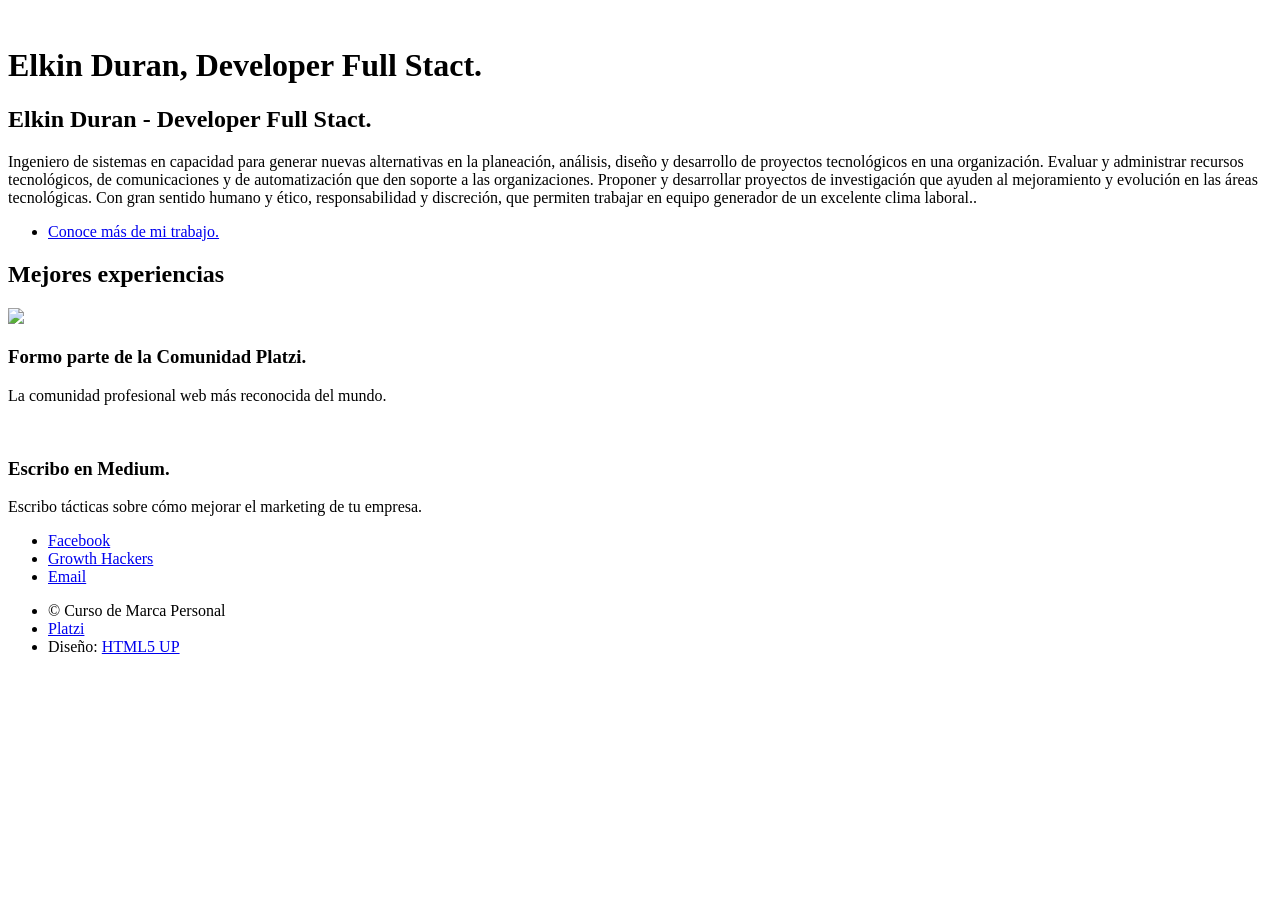
==== index.html @ 3babd35a "Update index.html" ====
<!DOCTYPE HTML>
<html>
	<head>
		<title>Elkin Duran. Developer. Developer Full Stact</title>
		<meta charset="utf-8" />
		<meta name="viewport" content="width=device-width, initial-scale=1" />
		<!--[if lte IE 8]><script src="assets/js/ie/html5shiv.js"></script><![endif]-->
		<link rel="stylesheet" href="assets/css/main.css" />
		<!--[if lte IE 8]><link rel="stylesheet" href="assets/css/ie8.css" /><![endif]-->
	</head>
	<body id="top">

		<!-- Barra izquierda -->
			<header id="header">
				<!-- Tu imagen -->
				<a href="#" class="image avatar"><img src="https://raw.githubusercontent.com/elkindm/elkindm.github.io/master/images/IMG_20210922_214246577.jpg" alt="" /></a>
				<!-- Tu perfil -->
				<h1><strong>Elkin Duran</strong>, Developer Full Stact.<br />
			</header>

		<!-- Contenido principal -->
			<div id="main">
					<section id="one">
						<header class="major">
							<!-- Tu perfil - Título -->
							<h2>Elkin Duran - Developer Full Stact.</h2>
						</header>
						<!-- Tu perfil - Descripción -->
						<p>Ingeniero de sistemas en capacidad para generar nuevas alternativas en la planeación, análisis, diseño y desarrollo de proyectos tecnológicos en una organización. Evaluar y administrar recursos tecnológicos, de comunicaciones y de automatización que den soporte a las organizaciones. Proponer y desarrollar proyectos de investigación que ayuden al mejoramiento y evolución en las áreas tecnológicas. Con gran sentido humano y ético, responsabilidad y discreción, que permiten trabajar en equipo generador de un excelente clima laboral..</p>
						<ul class="actions">
							<li><a href="https://www.linkedin.com/in/elkinduran/" target="_blank" class="button">Conoce más de mi trabajo.</a></li>
						</ul>
					</section>

					<!-- Tu portafolio - Lo más importante -->
					<section id="two">
						<h2>Mejores experiencias</h2>
						<div class="row">
							
							<article class="6u 12u$(xsmall) work-item">
								<!-- Tu portafolio - ¿Hacia dónde los vas a mandar? -->	
								<a href="http://platzi.com" target="_blank" class="image fit thumb">
								<!-- Tu portafolio - Su imagen -->	
									<img src="http://miguelnieva.com/content/images/2015/09/11885383_916947578373774_670895181705337546_n.jpg"/></a>
								<!-- Tu portafolio - Título -->	
								<h3>Formo parte de la Comunidad Platzi.</h3>
								<!-- Tu portafolio - Descripción -->	
								<p>La comunidad profesional web más reconocida del mundo.</p>
							</article>
							
							<article class="6u$ 12u$(xsmall) work-item">
								<a href="https://medium.com/@jessicayellow/how-do-i-deliver-a-new-content-marketing-strategy-f3a82be2c312#.9ut6yqpy3" target="_blank" class="image fit thumb"><img src="https://cdn-images-1.medium.com/max/600/1*VaPJeQUEjZEBfq-q_Eif3A.jpeg" alt="" /></a>
								<h3>Escribo en Medium.</h3>
								<p>Escribo tácticas sobre cómo mejorar el marketing de tu empresa.</p>
							</article>
						</div>
					</section>
			</div>

		<!-- Footer -->
		
		<!-- Tus redes sociales -->	
			<footer id="footer">
				<ul class="icons">
					<!-- Conoce todos los íconos en http://fontawesome.io/icons/ -->
					<!-- Solamente cambias en class="icon fa-IconoQueTuQuieras" -->
					<li><a href="https://www.facebook.com/Jessica-Yellow-716551978447705/" target="_blank" class="icon fa-facebook"><span class="label">Facebook</span></a></li>
					<li><a href="https://growthhackers.com/members/jessicayellow" target="_blank" class="icon fa-bar-chart"><span class="label">Growth Hackers</span></a></li>
					<li><a href="mailto:jessicayellow.marketing@gmail.com" target="_blank" class="icon fa-envelope-o"><span class="label">Email</span></a></li>
				</ul>
				
		<!-- El área final -->				
				<ul class="copyright">
					
					<li>&copy; Curso de Marca Personal</li><li><a href="http://platzi.com" target="_blank">Platzi</a></li><li>Diseño: <a href="http://html5up.net">HTML5 UP</a></li>
				</ul>
			</footer>

		<!-- Scripts + Google Analytics -->
			<script src="assets/js/jquery.min.js"></script>
			<script src="assets/js/skel.min.js"></script>
			<script src="assets/js/util.js"></script>
			<!--[if lte IE 8]><script src="assets/js/ie/respond.min.js"></script><![endif]-->

<script>
  (function(i,s,o,g,r,a,m){i['GoogleAnalyticsObject']=r;i[r]=i[r]||function(){
  (i[r].q=i[r].q||[]).push(arguments)},i[r].l=1*new Date();a=s.createElement(o),
  m=s.getElementsByTagName(o)[0];a.async=1;a.src=g;m.parentNode.insertBefore(a,m)
  })(window,document,'script','https://www.google-analytics.com/analytics.js','ga');

  ga('create', 'UA-79451882-1', 'auto');
  ga('send', 'pageview');

</script>

	</body>
</html>
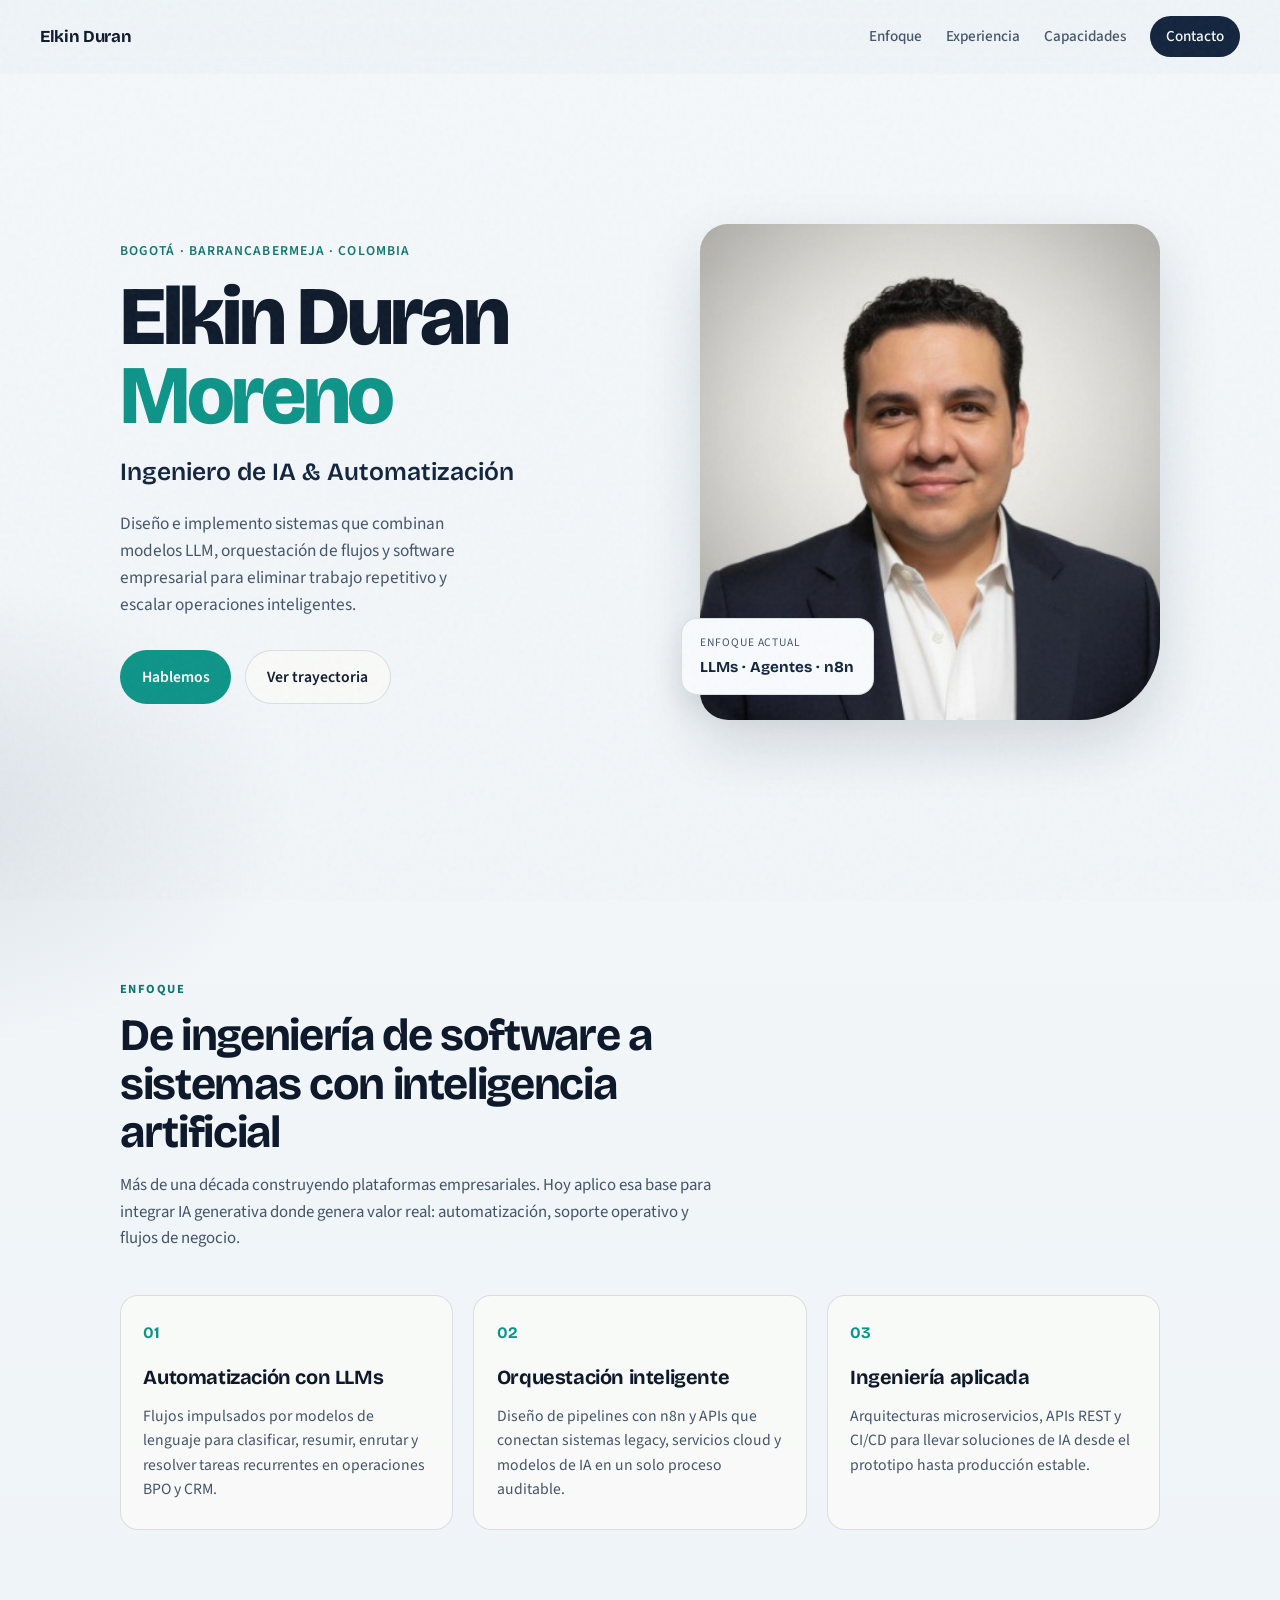
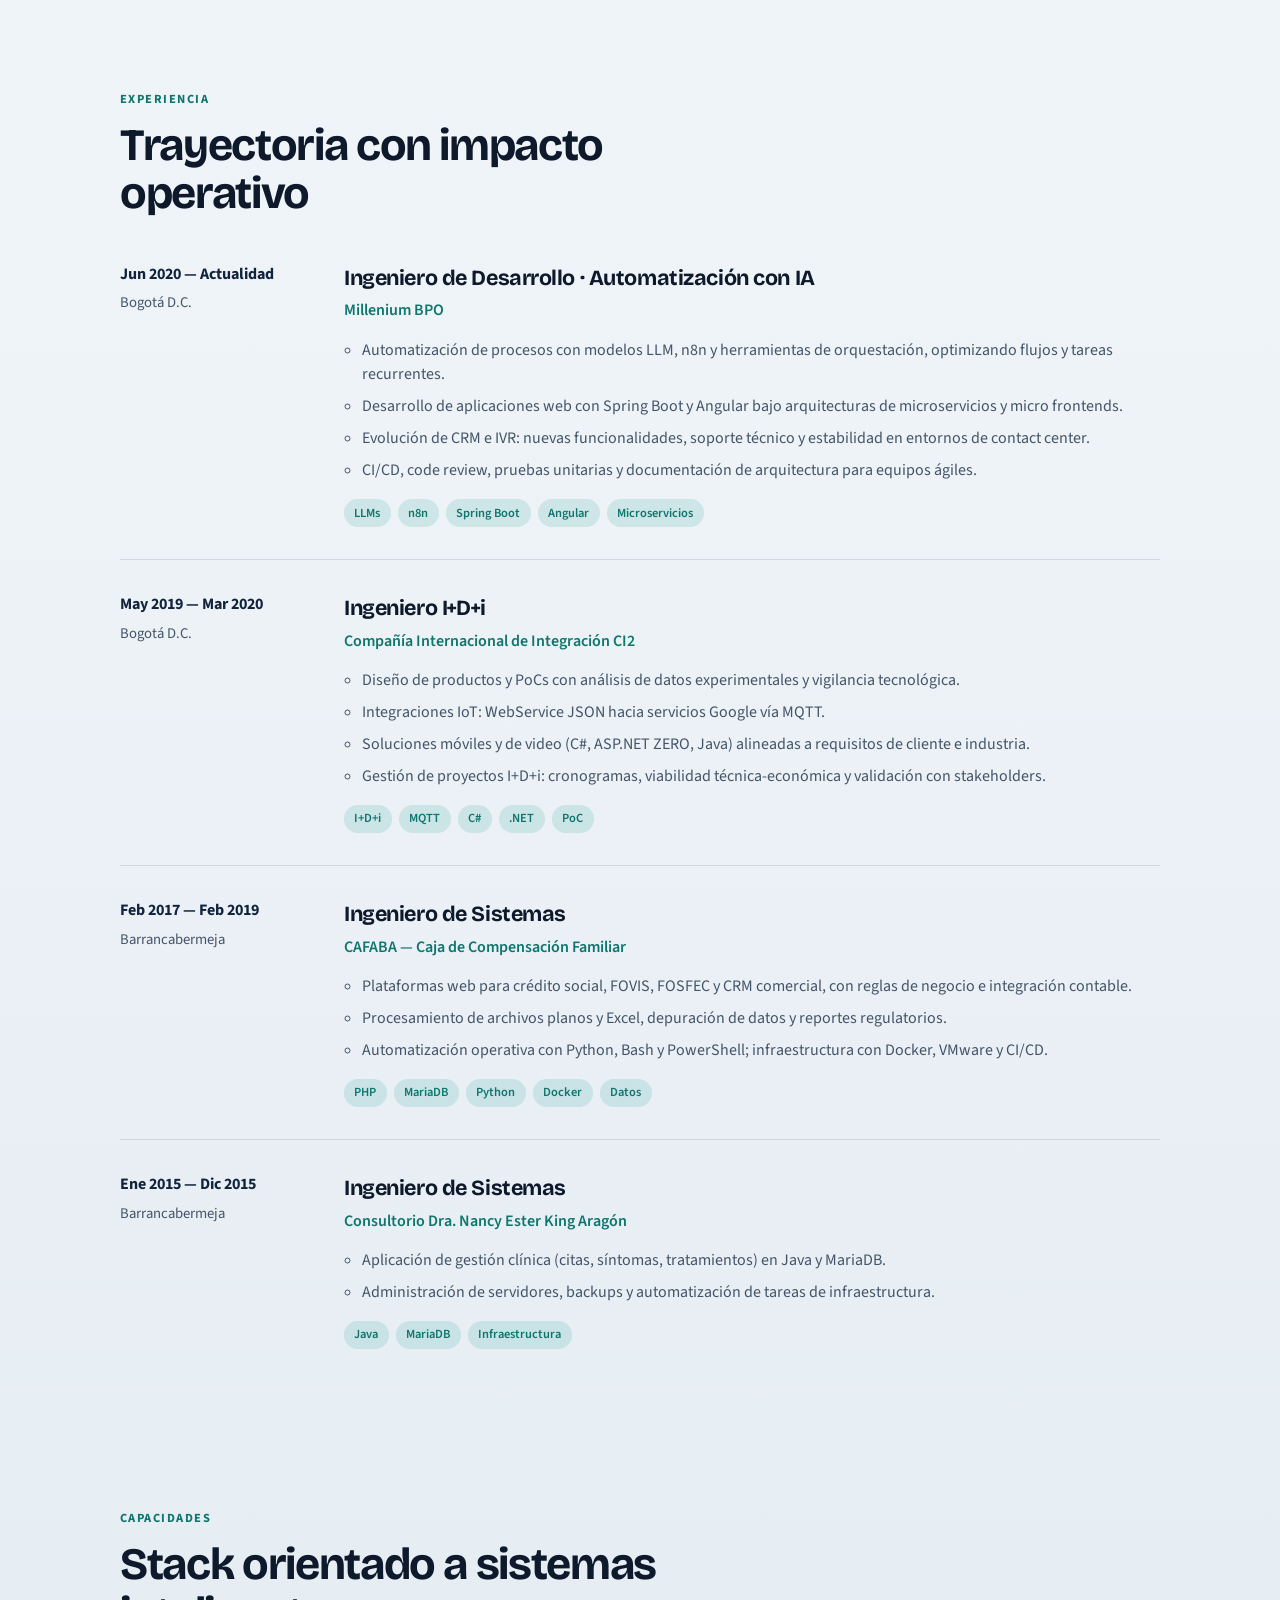
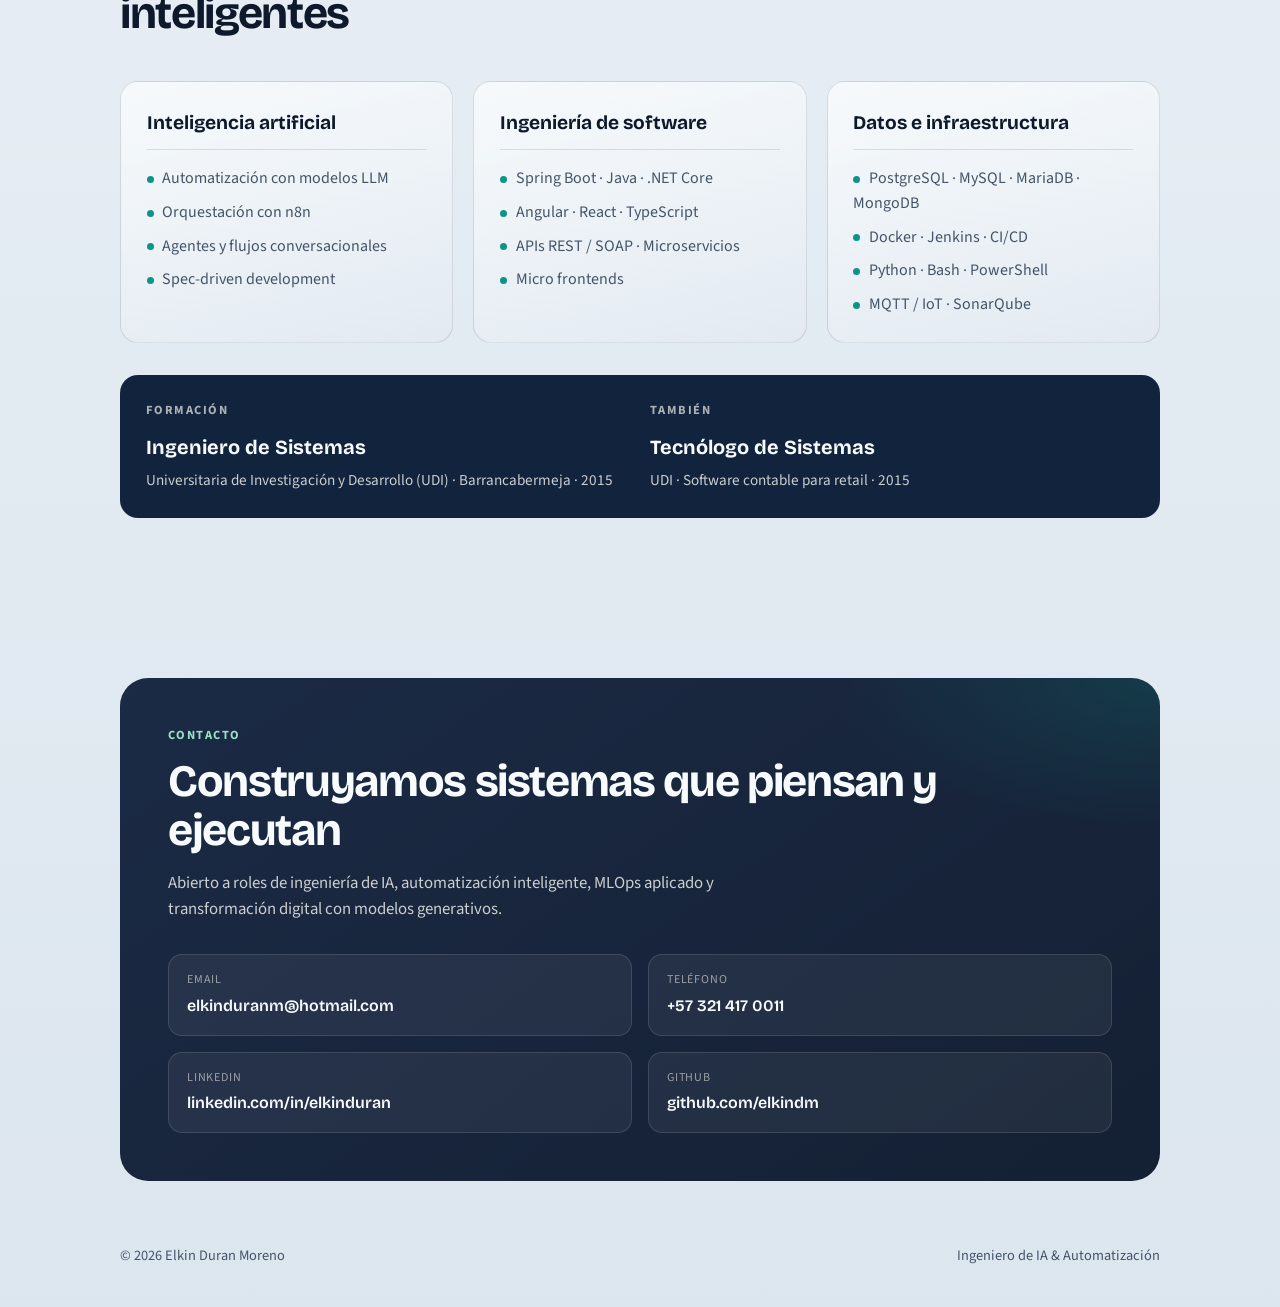
==== commit eb1f6cdc: "Add AI-focused personal portfolio site for GitHub Pages Co-authored-by: Cursor <cursoragent@cursor.c" ====
--- a/index.html
+++ b/index.html
@@ -1,97 +1,259 @@
-<!DOCTYPE HTML>
-<html>
-	<head>
-		<title>Elkin Duran. Developer. Developer Full Stact</title>
-		<meta charset="utf-8" />
-		<meta name="viewport" content="width=device-width, initial-scale=1" />
-		<!--[if lte IE 8]><script src="assets/js/ie/html5shiv.js"></script><![endif]-->
-		<link rel="stylesheet" href="assets/css/main.css" />
-		<!--[if lte IE 8]><link rel="stylesheet" href="assets/css/ie8.css" /><![endif]-->
-	</head>
-	<body id="top">
-
-		<!-- Barra izquierda -->
-			<header id="header">
-				<!-- Tu imagen -->
-				<a href="#" class="image avatar"><img src="https://raw.githubusercontent.com/elkindm/elkindm.github.io/master/images/IMG_20210922_214246577.jpg" alt="" /></a>
-				<!-- Tu perfil -->
-				<h1><strong>Elkin Duran</strong>, Developer Full Stact.<br />
-			</header>
-
-		<!-- Contenido principal -->
-			<div id="main">
-					<section id="one">
-						<header class="major">
-							<!-- Tu perfil - Título -->
-							<h2>Elkin Duran - Developer Full Stact.</h2>
-						</header>
-						<!-- Tu perfil - Descripción -->
-						<p>Ingeniero de sistemas en capacidad para generar nuevas alternativas en la planeación, análisis, diseño y desarrollo de proyectos tecnológicos en una organización. Evaluar y administrar recursos tecnológicos, de comunicaciones y de automatización que den soporte a las organizaciones. Proponer y desarrollar proyectos de investigación que ayuden al mejoramiento y evolución en las áreas tecnológicas. Con gran sentido humano y ético, responsabilidad y discreción, que permiten trabajar en equipo generador de un excelente clima laboral..</p>
-						<ul class="actions">
-							<li><a href="https://www.linkedin.com/in/elkinduran/" target="_blank" class="button">Conoce más de mi trabajo.</a></li>
-						</ul>
-					</section>
-
-					<!-- Tu portafolio - Lo más importante -->
-					<section id="two">
-						<h2>Mejores experiencias</h2>
-						<div class="row">
-							
-							<article class="6u 12u$(xsmall) work-item">
-								<!-- Tu portafolio - ¿Hacia dónde los vas a mandar? -->	
-								<a href="http://platzi.com" target="_blank" class="image fit thumb">
-								<!-- Tu portafolio - Su imagen -->	
-									<img src="http://miguelnieva.com/content/images/2015/09/11885383_916947578373774_670895181705337546_n.jpg"/></a>
-								<!-- Tu portafolio - Título -->	
-								<h3>Formo parte de la Comunidad Platzi.</h3>
-								<!-- Tu portafolio - Descripción -->	
-								<p>La comunidad profesional web más reconocida del mundo.</p>
-							</article>
-							
-							<article class="6u$ 12u$(xsmall) work-item">
-								<a href="https://medium.com/@jessicayellow/how-do-i-deliver-a-new-content-marketing-strategy-f3a82be2c312#.9ut6yqpy3" target="_blank" class="image fit thumb"><img src="https://cdn-images-1.medium.com/max/600/1*VaPJeQUEjZEBfq-q_Eif3A.jpeg" alt="" /></a>
-								<h3>Escribo en Medium.</h3>
-								<p>Escribo tácticas sobre cómo mejorar el marketing de tu empresa.</p>
-							</article>
-						</div>
-					</section>
-			</div>
-
-		<!-- Footer -->
-		
-		<!-- Tus redes sociales -->	
-			<footer id="footer">
-				<ul class="icons">
-					<!-- Conoce todos los íconos en http://fontawesome.io/icons/ -->
-					<!-- Solamente cambias en class="icon fa-IconoQueTuQuieras" -->
-					<li><a href="https://www.facebook.com/Jessica-Yellow-716551978447705/" target="_blank" class="icon fa-facebook"><span class="label">Facebook</span></a></li>
-					<li><a href="https://growthhackers.com/members/jessicayellow" target="_blank" class="icon fa-bar-chart"><span class="label">Growth Hackers</span></a></li>
-					<li><a href="mailto:jessicayellow.marketing@gmail.com" target="_blank" class="icon fa-envelope-o"><span class="label">Email</span></a></li>
-				</ul>
-				
-		<!-- El área final -->				
-				<ul class="copyright">
-					
-					<li>&copy; Curso de Marca Personal</li><li><a href="http://platzi.com" target="_blank">Platzi</a></li><li>Diseño: <a href="http://html5up.net">HTML5 UP</a></li>
-				</ul>
-			</footer>
-
-		<!-- Scripts + Google Analytics -->
-			<script src="assets/js/jquery.min.js"></script>
-			<script src="assets/js/skel.min.js"></script>
-			<script src="assets/js/util.js"></script>
-			<!--[if lte IE 8]><script src="assets/js/ie/respond.min.js"></script><![endif]-->
-
-<script>
-  (function(i,s,o,g,r,a,m){i['GoogleAnalyticsObject']=r;i[r]=i[r]||function(){
-  (i[r].q=i[r].q||[]).push(arguments)},i[r].l=1*new Date();a=s.createElement(o),
-  m=s.getElementsByTagName(o)[0];a.async=1;a.src=g;m.parentNode.insertBefore(a,m)
-  })(window,document,'script','https://www.google-analytics.com/analytics.js','ga');
-
-  ga('create', 'UA-79451882-1', 'auto');
-  ga('send', 'pageview');
-
-</script>
-
-	</body>
-</html>
+<!DOCTYPE html>
+<html lang="es">
+<head>
+  <meta charset="UTF-8" />
+  <meta name="viewport" content="width=device-width, initial-scale=1.0" />
+  <title>Elkin Duran Moreno — Ingeniero de IA & Automatización</title>
+  <meta name="description" content="Ingeniero de Sistemas especializado en automatización con IA, LLMs y orquestación de procesos. Perfil profesional de Elkin Duran Moreno." />
+  <meta name="author" content="Elkin Duran Moreno" />
+  <meta property="og:title" content="Elkin Duran Moreno — Ingeniero de IA & Automatización" />
+  <meta property="og:description" content="Diseño e implemento automatizaciones inteligentes con LLMs, n8n y arquitecturas empresariales." />
+  <meta property="og:type" content="website" />
+  <link rel="preconnect" href="https://fonts.googleapis.com" />
+  <link rel="preconnect" href="https://fonts.gstatic.com" crossorigin />
+  <link href="https://fonts.googleapis.com/css2?family=Bricolage+Grotesque:opsz,wght@12..96,500;12..96,700;12..96,800&family=Source+Sans+3:ital,wght@0,400;0,500;0,600;1,400&display=swap" rel="stylesheet" />
+  <link rel="stylesheet" href="styles.css" />
+</head>
+<body>
+  <div class="grain" aria-hidden="true"></div>
+
+  <header class="nav">
+    <a class="nav-brand" href="#inicio">Elkin Duran</a>
+    <nav class="nav-links" aria-label="Principal">
+      <a href="#enfoque">Enfoque</a>
+      <a href="#experiencia">Experiencia</a>
+      <a href="#capacidades">Capacidades</a>
+      <a href="#contacto" class="nav-cta">Contacto</a>
+    </nav>
+    <button class="nav-toggle" type="button" aria-label="Abrir menú" aria-expanded="false">
+      <span></span><span></span>
+    </button>
+  </header>
+
+  <main>
+    <section class="hero" id="inicio">
+      <div class="hero-copy">
+        <p class="hero-eyebrow reveal">Bogotá · Barrancabermeja · Colombia</p>
+        <h1 class="reveal delay-1">Elkin Duran<span class="hero-accent"> Moreno</span></h1>
+        <p class="hero-role reveal delay-2">Ingeniero de IA &amp; Automatización</p>
+        <p class="hero-lead reveal delay-3">
+          Diseño e implemento sistemas que combinan modelos LLM, orquestación de flujos
+          y software empresarial para eliminar trabajo repetitivo y escalar operaciones inteligentes.
+        </p>
+        <div class="hero-actions reveal delay-4">
+          <a class="btn btn-primary" href="#contacto">Hablemos</a>
+          <a class="btn btn-ghost" href="#experiencia">Ver trayectoria</a>
+        </div>
+      </div>
+      <div class="hero-visual reveal delay-2" aria-hidden="false">
+        <div class="hero-frame">
+          <img src="assets/fotoeduran.png" alt="Retrato profesional de Elkin Duran Moreno" width="560" height="560" />
+        </div>
+        <div class="hero-badge">
+          <span class="badge-label">Enfoque actual</span>
+          <strong>LLMs · Agentes · n8n</strong>
+        </div>
+      </div>
+    </section>
+
+    <section class="section focus" id="enfoque">
+      <div class="section-head">
+        <p class="eyebrow">Enfoque</p>
+        <h2>De ingeniería de software a sistemas con inteligencia artificial</h2>
+        <p class="section-lead">
+          Más de una década construyendo plataformas empresariales. Hoy aplico esa base
+          para integrar IA generativa donde genera valor real: automatización, soporte operativo y flujos de negocio.
+        </p>
+      </div>
+      <div class="focus-grid">
+        <article class="focus-card reveal">
+          <span class="focus-num">01</span>
+          <h3>Automatización con LLMs</h3>
+          <p>Flujos impulsados por modelos de lenguaje para clasificar, resumir, enrutar y resolver tareas recurrentes en operaciones BPO y CRM.</p>
+        </article>
+        <article class="focus-card reveal delay-1">
+          <span class="focus-num">02</span>
+          <h3>Orquestación inteligente</h3>
+          <p>Diseño de pipelines con n8n y APIs que conectan sistemas legacy, servicios cloud y modelos de IA en un solo proceso auditable.</p>
+        </article>
+        <article class="focus-card reveal delay-2">
+          <span class="focus-num">03</span>
+          <h3>Ingeniería aplicada</h3>
+          <p>Arquitecturas microservicios, APIs REST y CI/CD para llevar soluciones de IA desde el prototipo hasta producción estable.</p>
+        </article>
+      </div>
+    </section>
+
+    <section class="section experience" id="experiencia">
+      <div class="section-head">
+        <p class="eyebrow">Experiencia</p>
+        <h2>Trayectoria con impacto operativo</h2>
+      </div>
+
+      <ol class="timeline">
+        <li class="timeline-item reveal">
+          <div class="timeline-meta">
+            <span class="timeline-dates">Jun 2020 — Actualidad</span>
+            <span class="timeline-place">Bogotá D.C.</span>
+          </div>
+          <div class="timeline-body">
+            <h3>Ingeniero de Desarrollo · Automatización con IA</h3>
+            <p class="timeline-org">Millenium BPO</p>
+            <ul>
+              <li>Automatización de procesos con modelos LLM, n8n y herramientas de orquestación, optimizando flujos y tareas recurrentes.</li>
+              <li>Desarrollo de aplicaciones web con Spring Boot y Angular bajo arquitecturas de microservicios y micro frontends.</li>
+              <li>Evolución de CRM e IVR: nuevas funcionalidades, soporte técnico y estabilidad en entornos de contact center.</li>
+              <li>CI/CD, code review, pruebas unitarias y documentación de arquitectura para equipos ágiles.</li>
+            </ul>
+            <div class="tags">
+              <span>LLMs</span><span>n8n</span><span>Spring Boot</span><span>Angular</span><span>Microservicios</span>
+            </div>
+          </div>
+        </li>
+
+        <li class="timeline-item reveal">
+          <div class="timeline-meta">
+            <span class="timeline-dates">May 2019 — Mar 2020</span>
+            <span class="timeline-place">Bogotá D.C.</span>
+          </div>
+          <div class="timeline-body">
+            <h3>Ingeniero I+D+i</h3>
+            <p class="timeline-org">Compañía Internacional de Integración CI2</p>
+            <ul>
+              <li>Diseño de productos y PoCs con análisis de datos experimentales y vigilancia tecnológica.</li>
+              <li>Integraciones IoT: WebService JSON hacia servicios Google vía MQTT.</li>
+              <li>Soluciones móviles y de video (C#, ASP.NET ZERO, Java) alineadas a requisitos de cliente e industria.</li>
+              <li>Gestión de proyectos I+D+i: cronogramas, viabilidad técnica-económica y validación con stakeholders.</li>
+            </ul>
+            <div class="tags">
+              <span>I+D+i</span><span>MQTT</span><span>C#</span><span>.NET</span><span>PoC</span>
+            </div>
+          </div>
+        </li>
+
+        <li class="timeline-item reveal">
+          <div class="timeline-meta">
+            <span class="timeline-dates">Feb 2017 — Feb 2019</span>
+            <span class="timeline-place">Barrancabermeja</span>
+          </div>
+          <div class="timeline-body">
+            <h3>Ingeniero de Sistemas</h3>
+            <p class="timeline-org">CAFABA — Caja de Compensación Familiar</p>
+            <ul>
+              <li>Plataformas web para crédito social, FOVIS, FOSFEC y CRM comercial, con reglas de negocio e integración contable.</li>
+              <li>Procesamiento de archivos planos y Excel, depuración de datos y reportes regulatorios.</li>
+              <li>Automatización operativa con Python, Bash y PowerShell; infraestructura con Docker, VMware y CI/CD.</li>
+            </ul>
+            <div class="tags">
+              <span>PHP</span><span>MariaDB</span><span>Python</span><span>Docker</span><span>Datos</span>
+            </div>
+          </div>
+        </li>
+
+        <li class="timeline-item reveal">
+          <div class="timeline-meta">
+            <span class="timeline-dates">Ene 2015 — Dic 2015</span>
+            <span class="timeline-place">Barrancabermeja</span>
+          </div>
+          <div class="timeline-body">
+            <h3>Ingeniero de Sistemas</h3>
+            <p class="timeline-org">Consultorio Dra. Nancy Ester King Aragón</p>
+            <ul>
+              <li>Aplicación de gestión clínica (citas, síntomas, tratamientos) en Java y MariaDB.</li>
+              <li>Administración de servidores, backups y automatización de tareas de infraestructura.</li>
+            </ul>
+            <div class="tags">
+              <span>Java</span><span>MariaDB</span><span>Infraestructura</span>
+            </div>
+          </div>
+        </li>
+      </ol>
+    </section>
+
+    <section class="section capabilities" id="capacidades">
+      <div class="section-head">
+        <p class="eyebrow">Capacidades</p>
+        <h2>Stack orientado a sistemas inteligentes</h2>
+      </div>
+      <div class="cap-grid">
+        <article class="cap-block reveal">
+          <h3>Inteligencia artificial</h3>
+          <ul>
+            <li>Automatización con modelos LLM</li>
+            <li>Orquestación con n8n</li>
+            <li>Agentes y flujos conversacionales</li>
+            <li>Spec-driven development</li>
+          </ul>
+        </article>
+        <article class="cap-block reveal delay-1">
+          <h3>Ingeniería de software</h3>
+          <ul>
+            <li>Spring Boot · Java · .NET Core</li>
+            <li>Angular · React · TypeScript</li>
+            <li>APIs REST / SOAP · Microservicios</li>
+            <li>Micro frontends</li>
+          </ul>
+        </article>
+        <article class="cap-block reveal delay-2">
+          <h3>Datos e infraestructura</h3>
+          <ul>
+            <li>PostgreSQL · MySQL · MariaDB · MongoDB</li>
+            <li>Docker · Jenkins · CI/CD</li>
+            <li>Python · Bash · PowerShell</li>
+            <li>MQTT / IoT · SonarQube</li>
+          </ul>
+        </article>
+      </div>
+
+      <div class="edu reveal">
+        <div>
+          <p class="eyebrow">Formación</p>
+          <h3>Ingeniero de Sistemas</h3>
+          <p>Universitaria de Investigación y Desarrollo (UDI) · Barrancabermeja · 2015</p>
+        </div>
+        <div>
+          <p class="eyebrow">También</p>
+          <h3>Tecnólogo de Sistemas</h3>
+          <p>UDI · Software contable para retail · 2015</p>
+        </div>
+      </div>
+    </section>
+
+    <section class="section contact" id="contacto">
+      <div class="contact-panel reveal">
+        <p class="eyebrow">Contacto</p>
+        <h2>Construyamos sistemas que piensan y ejecutan</h2>
+        <p class="section-lead">
+          Abierto a roles de ingeniería de IA, automatización inteligente, MLOps aplicado
+          y transformación digital con modelos generativos.
+        </p>
+        <div class="contact-links">
+          <a class="contact-link" href="mailto:elkinduranm@hotmail.com">
+            <span>Email</span>
+            <strong>elkinduranm@hotmail.com</strong>
+          </a>
+          <a class="contact-link" href="tel:+573214170011">
+            <span>Teléfono</span>
+            <strong>+57 321 417 0011</strong>
+          </a>
+          <a class="contact-link" href="https://www.linkedin.com/in/elkinduran" target="_blank" rel="noopener noreferrer">
+            <span>LinkedIn</span>
+            <strong>linkedin.com/in/elkinduran</strong>
+          </a>
+          <a class="contact-link" href="https://github.com/elkindm" target="_blank" rel="noopener noreferrer">
+            <span>GitHub</span>
+            <strong>github.com/elkindm</strong>
+          </a>
+        </div>
+      </div>
+    </section>
+  </main>
+
+  <footer class="footer">
+    <p>© <span id="year"></span> Elkin Duran Moreno</p>
+    <p>Ingeniero de IA &amp; Automatización</p>
+  </footer>
+
+  <script src="script.js"></script>
+</body>
+</html>
--- a/styles.css
+++ b/styles.css
@@ -0,0 +1,659 @@
+:root {
+  --ink: #0e1a2b;
+  --ink-soft: #445468;
+  --paper: #eef3f7;
+  --paper-2: #e2e9f0;
+  --line: rgba(14, 26, 43, 0.12);
+  --accent: #0d9488;
+  --accent-deep: #0f766e;
+  --accent-glow: rgba(13, 148, 136, 0.14);
+  --navy: #12243d;
+  --white: #f8fbfd;
+  --shadow: 0 24px 60px rgba(14, 26, 43, 0.14);
+  --radius: 18px;
+  --font-display: "Bricolage Grotesque", system-ui, sans-serif;
+  --font-body: "Source Sans 3", "Segoe UI", sans-serif;
+  --max: 1120px;
+}
+
+*,
+*::before,
+*::after {
+  box-sizing: border-box;
+  margin: 0;
+  padding: 0;
+}
+
+html {
+  scroll-behavior: smooth;
+}
+
+body {
+  font-family: var(--font-body);
+  color: var(--ink);
+  background:
+    radial-gradient(1100px 560px at 90% -8%, rgba(13, 148, 136, 0.16), transparent 55%),
+    radial-gradient(800px 480px at -8% 18%, rgba(18, 36, 61, 0.1), transparent 50%),
+    linear-gradient(180deg, #f4f8fb 0%, var(--paper) 45%, #dce6ef 100%);
+  line-height: 1.55;
+  min-height: 100vh;
+  overflow-x: hidden;
+}
+
+img {
+  max-width: 100%;
+  display: block;
+}
+
+a {
+  color: inherit;
+  text-decoration: none;
+}
+
+.grain {
+  pointer-events: none;
+  position: fixed;
+  inset: 0;
+  z-index: 50;
+  opacity: 0.045;
+  background-image: url("data:image/svg+xml,%3Csvg viewBox='0 0 200 200' xmlns='http://www.w3.org/2000/svg'%3E%3Cfilter id='n'%3E%3CfeTurbulence type='fractalNoise' baseFrequency='0.85' numOctaves='4' stitchTiles='stitch'/%3E%3C/filter%3E%3Crect width='100%25' height='100%25' filter='url(%23n)'/%3E%3C/svg%3E");
+}
+
+.nav {
+  position: fixed;
+  top: 0;
+  left: 0;
+  right: 0;
+  z-index: 40;
+  display: flex;
+  align-items: center;
+  justify-content: space-between;
+  gap: 1rem;
+  padding: 1rem clamp(1.25rem, 4vw, 2.5rem);
+  backdrop-filter: blur(14px);
+  background: rgba(238, 243, 247, 0.75);
+  border-bottom: 1px solid transparent;
+  transition: border-color 0.3s ease, background 0.3s ease;
+}
+
+.nav.is-scrolled {
+  border-bottom-color: var(--line);
+  background: rgba(238, 243, 247, 0.92);
+}
+
+.nav-brand {
+  font-family: var(--font-display);
+  font-weight: 700;
+  font-size: 1.05rem;
+  letter-spacing: -0.02em;
+}
+
+.nav-links {
+  display: flex;
+  align-items: center;
+  gap: 1.5rem;
+}
+
+.nav-links a {
+  font-size: 0.95rem;
+  font-weight: 500;
+  color: var(--ink-soft);
+  transition: color 0.2s ease;
+}
+
+.nav-links a:hover {
+  color: var(--accent-deep);
+}
+
+.nav-cta {
+  padding: 0.55rem 1rem;
+  border-radius: 999px;
+  background: var(--navy);
+  color: var(--white) !important;
+}
+
+.nav-cta:hover {
+  background: var(--accent-deep);
+  color: var(--white) !important;
+}
+
+.nav-toggle {
+  display: none;
+  width: 42px;
+  height: 42px;
+  border: 1px solid var(--line);
+  border-radius: 10px;
+  background: transparent;
+  flex-direction: column;
+  justify-content: center;
+  align-items: center;
+  gap: 6px;
+  cursor: pointer;
+}
+
+.nav-toggle span {
+  display: block;
+  width: 18px;
+  height: 2px;
+  background: var(--ink);
+}
+
+.hero {
+  min-height: 100vh;
+  display: grid;
+  grid-template-columns: 1.05fr 0.95fr;
+  gap: clamp(2rem, 5vw, 4rem);
+  align-items: center;
+  max-width: var(--max);
+  margin: 0 auto;
+  padding: clamp(6.5rem, 12vh, 8rem) clamp(1.25rem, 4vw, 2.5rem) 4rem;
+}
+
+.hero-eyebrow {
+  font-size: 0.85rem;
+  font-weight: 600;
+  letter-spacing: 0.08em;
+  text-transform: uppercase;
+  color: var(--accent-deep);
+  margin-bottom: 1rem;
+}
+
+.hero h1 {
+  font-family: var(--font-display);
+  font-size: clamp(2.8rem, 7vw, 5.2rem);
+  line-height: 0.95;
+  letter-spacing: -0.04em;
+  font-weight: 800;
+  max-width: 10ch;
+}
+
+.hero-accent {
+  color: var(--accent);
+}
+
+.hero-role {
+  margin-top: 1.1rem;
+  font-family: var(--font-display);
+  font-size: clamp(1.2rem, 2.4vw, 1.55rem);
+  font-weight: 600;
+  color: var(--navy);
+}
+
+.hero-lead {
+  margin-top: 1.25rem;
+  max-width: 38ch;
+  font-size: 1.08rem;
+  color: var(--ink-soft);
+}
+
+.hero-actions {
+  display: flex;
+  flex-wrap: wrap;
+  gap: 0.85rem;
+  margin-top: 2rem;
+}
+
+.btn {
+  display: inline-flex;
+  align-items: center;
+  justify-content: center;
+  padding: 0.85rem 1.35rem;
+  border-radius: 999px;
+  font-weight: 600;
+  font-size: 0.98rem;
+  transition: transform 0.2s ease, background 0.2s ease, color 0.2s ease;
+}
+
+.btn:hover {
+  transform: translateY(-2px);
+}
+
+.btn-primary {
+  background: var(--accent);
+  color: var(--white);
+}
+
+.btn-primary:hover {
+  background: var(--accent-deep);
+}
+
+.btn-ghost {
+  border: 1px solid var(--line);
+  background: rgba(255, 253, 248, 0.55);
+}
+
+.hero-visual {
+  position: relative;
+  justify-self: end;
+  width: min(100%, 460px);
+}
+
+.hero-frame {
+  border-radius: 28px 28px 80px 28px;
+  overflow: hidden;
+  box-shadow: var(--shadow);
+  background: linear-gradient(145deg, #dfe7ef, #c9d4e2);
+  aspect-ratio: 1 / 1.08;
+}
+
+.hero-frame img {
+  width: 100%;
+  height: 100%;
+  object-fit: cover;
+  object-position: center top;
+  transform: scale(1.02);
+}
+
+.hero-badge {
+  position: absolute;
+  left: -1.2rem;
+  bottom: 1.6rem;
+  padding: 0.9rem 1.15rem;
+  border-radius: 16px;
+  background: var(--white);
+  border: 1px solid var(--line);
+  box-shadow: 0 12px 30px rgba(20, 32, 51, 0.1);
+  animation: float 5s ease-in-out infinite;
+}
+
+.badge-label {
+  display: block;
+  font-size: 0.72rem;
+  text-transform: uppercase;
+  letter-spacing: 0.08em;
+  color: var(--ink-soft);
+  margin-bottom: 0.2rem;
+}
+
+.hero-badge strong {
+  font-family: var(--font-display);
+  font-size: 0.95rem;
+  color: var(--navy);
+}
+
+@keyframes float {
+  0%, 100% { transform: translateY(0); }
+  50% { transform: translateY(-8px); }
+}
+
+.section {
+  max-width: var(--max);
+  margin: 0 auto;
+  padding: 5rem clamp(1.25rem, 4vw, 2.5rem);
+}
+
+.section-head {
+  max-width: 38rem;
+  margin-bottom: 2.75rem;
+}
+
+.eyebrow {
+  font-size: 0.78rem;
+  font-weight: 700;
+  letter-spacing: 0.12em;
+  text-transform: uppercase;
+  color: var(--accent-deep);
+  margin-bottom: 0.75rem;
+}
+
+.section-head h2,
+.contact-panel h2 {
+  font-family: var(--font-display);
+  font-size: clamp(1.9rem, 4vw, 2.8rem);
+  line-height: 1.08;
+  letter-spacing: -0.03em;
+  margin-bottom: 1rem;
+}
+
+.section-lead {
+  color: var(--ink-soft);
+  font-size: 1.05rem;
+}
+
+.focus-grid {
+  display: grid;
+  grid-template-columns: repeat(3, 1fr);
+  gap: 1.25rem;
+}
+
+.focus-card {
+  padding: 1.6rem 1.4rem 1.7rem;
+  border-radius: var(--radius);
+  background: rgba(255, 253, 248, 0.55);
+  border: 1px solid var(--line);
+  transition: transform 0.25s ease, box-shadow 0.25s ease;
+}
+
+.focus-card:hover {
+  transform: translateY(-4px);
+  box-shadow: 0 16px 40px rgba(20, 32, 51, 0.08);
+}
+
+.focus-num {
+  display: inline-block;
+  font-family: var(--font-display);
+  font-weight: 700;
+  color: var(--accent);
+  margin-bottom: 1rem;
+}
+
+.focus-card h3 {
+  font-family: var(--font-display);
+  font-size: 1.25rem;
+  margin-bottom: 0.7rem;
+  letter-spacing: -0.02em;
+}
+
+.focus-card p {
+  color: var(--ink-soft);
+  font-size: 0.98rem;
+}
+
+.timeline {
+  list-style: none;
+  display: flex;
+  flex-direction: column;
+  gap: 2rem;
+}
+
+.timeline-item {
+  display: grid;
+  grid-template-columns: 200px 1fr;
+  gap: 1.5rem;
+  padding-bottom: 2rem;
+  border-bottom: 1px solid var(--line);
+}
+
+.timeline-item:last-child {
+  border-bottom: none;
+  padding-bottom: 0;
+}
+
+.timeline-dates {
+  display: block;
+  font-weight: 700;
+  color: var(--navy);
+  margin-bottom: 0.25rem;
+}
+
+.timeline-place {
+  color: var(--ink-soft);
+  font-size: 0.92rem;
+}
+
+.timeline-body h3 {
+  font-family: var(--font-display);
+  font-size: 1.35rem;
+  letter-spacing: -0.02em;
+  margin-bottom: 0.2rem;
+}
+
+.timeline-org {
+  color: var(--accent-deep);
+  font-weight: 600;
+  margin-bottom: 0.9rem;
+}
+
+.timeline-body ul {
+  padding-left: 1.1rem;
+  color: var(--ink-soft);
+  display: grid;
+  gap: 0.45rem;
+}
+
+.tags {
+  display: flex;
+  flex-wrap: wrap;
+  gap: 0.45rem;
+  margin-top: 1rem;
+}
+
+.tags span {
+  font-size: 0.78rem;
+  font-weight: 600;
+  padding: 0.28rem 0.65rem;
+  border-radius: 999px;
+  background: var(--accent-glow);
+  color: var(--accent-deep);
+}
+
+.cap-grid {
+  display: grid;
+  grid-template-columns: repeat(3, 1fr);
+  gap: 1.25rem;
+}
+
+.cap-block {
+  padding: 1.6rem;
+  border-radius: var(--radius);
+  background: linear-gradient(165deg, rgba(248, 251, 253, 0.9), rgba(226, 233, 240, 0.7));
+  border: 1px solid var(--line);
+}
+
+.cap-block h3 {
+  font-family: var(--font-display);
+  font-size: 1.2rem;
+  margin-bottom: 1rem;
+  padding-bottom: 0.75rem;
+  border-bottom: 1px solid var(--line);
+}
+
+.cap-block ul {
+  list-style: none;
+  display: grid;
+  gap: 0.55rem;
+  color: var(--ink-soft);
+}
+
+.cap-block li::before {
+  content: "";
+  display: inline-block;
+  width: 7px;
+  height: 7px;
+  margin-right: 0.55rem;
+  border-radius: 50%;
+  background: var(--accent);
+  vertical-align: middle;
+}
+
+.edu {
+  margin-top: 2rem;
+  display: grid;
+  grid-template-columns: 1fr 1fr;
+  gap: 1.25rem;
+  padding: 1.6rem;
+  border-radius: var(--radius);
+  background: var(--navy);
+  color: var(--white);
+}
+
+.edu .eyebrow {
+  color: rgba(255, 253, 248, 0.65);
+}
+
+.edu h3 {
+  font-family: var(--font-display);
+  font-size: 1.25rem;
+  margin-bottom: 0.35rem;
+}
+
+.edu p:last-child {
+  color: rgba(255, 253, 248, 0.78);
+  font-size: 0.95rem;
+}
+
+.contact {
+  padding-bottom: 4rem;
+}
+
+.contact-panel {
+  padding: clamp(2rem, 5vw, 3rem);
+  border-radius: 28px;
+  background:
+    radial-gradient(600px 280px at 100% 0%, rgba(15, 118, 110, 0.28), transparent 55%),
+    linear-gradient(145deg, #1b2a45, #142033);
+  color: var(--white);
+}
+
+.contact-panel .eyebrow {
+  color: rgba(167, 243, 208, 0.9);
+}
+
+.contact-panel .section-lead {
+  color: rgba(255, 253, 248, 0.78);
+  max-width: 40rem;
+  margin-bottom: 2rem;
+}
+
+.contact-links {
+  display: grid;
+  grid-template-columns: repeat(2, 1fr);
+  gap: 1rem;
+}
+
+.contact-link {
+  display: flex;
+  flex-direction: column;
+  gap: 0.25rem;
+  padding: 1rem 1.1rem;
+  border-radius: 14px;
+  background: rgba(255, 253, 248, 0.06);
+  border: 1px solid rgba(255, 253, 248, 0.12);
+  transition: background 0.2s ease, transform 0.2s ease;
+}
+
+.contact-link:hover {
+  background: rgba(255, 253, 248, 0.12);
+  transform: translateY(-2px);
+}
+
+.contact-link span {
+  font-size: 0.75rem;
+  text-transform: uppercase;
+  letter-spacing: 0.08em;
+  color: rgba(255, 253, 248, 0.55);
+}
+
+.contact-link strong {
+  font-family: var(--font-display);
+  font-weight: 600;
+  font-size: 1rem;
+  word-break: break-word;
+}
+
+.footer {
+  max-width: var(--max);
+  margin: 0 auto;
+  padding: 0 clamp(1.25rem, 4vw, 2.5rem) 2.5rem;
+  display: flex;
+  justify-content: space-between;
+  gap: 1rem;
+  color: var(--ink-soft);
+  font-size: 0.9rem;
+}
+
+.reveal {
+  opacity: 0;
+  transform: translateY(22px);
+  transition: opacity 0.7s ease, transform 0.7s ease;
+}
+
+.reveal.is-visible {
+  opacity: 1;
+  transform: translateY(0);
+}
+
+.delay-1 { transition-delay: 0.08s; }
+.delay-2 { transition-delay: 0.16s; }
+.delay-3 { transition-delay: 0.24s; }
+.delay-4 { transition-delay: 0.32s; }
+
+@media (max-width: 900px) {
+  .hero {
+    grid-template-columns: 1fr;
+    min-height: auto;
+    padding-top: 6.5rem;
+  }
+
+  .hero h1 {
+    max-width: none;
+  }
+
+  .hero-visual {
+    justify-self: center;
+    width: min(100%, 380px);
+    order: -1;
+  }
+
+  .hero-badge {
+    left: 0.5rem;
+    bottom: 1rem;
+  }
+
+  .focus-grid,
+  .cap-grid,
+  .edu,
+  .contact-links {
+    grid-template-columns: 1fr;
+  }
+
+  .timeline-item {
+    grid-template-columns: 1fr;
+    gap: 0.6rem;
+  }
+}
+
+@media (max-width: 720px) {
+  .nav-toggle {
+    display: flex;
+  }
+
+  .nav-links {
+    position: absolute;
+    top: calc(100% + 0.5rem);
+    right: 1.25rem;
+    left: 1.25rem;
+    flex-direction: column;
+    align-items: stretch;
+    gap: 0.25rem;
+    padding: 0.75rem;
+    border-radius: 16px;
+    background: rgba(255, 253, 248, 0.96);
+    border: 1px solid var(--line);
+    box-shadow: var(--shadow);
+    display: none;
+  }
+
+  .nav-links.is-open {
+    display: flex;
+  }
+
+  .nav-links a {
+    padding: 0.75rem 0.9rem;
+    border-radius: 10px;
+  }
+
+  .nav-cta {
+    text-align: center;
+  }
+
+  .footer {
+    flex-direction: column;
+  }
+}
+
+@media (prefers-reduced-motion: reduce) {
+  html { scroll-behavior: auto; }
+  .reveal,
+  .hero-badge,
+  .btn,
+  .focus-card,
+  .contact-link {
+    transition: none !important;
+    animation: none !important;
+  }
+  .reveal {
+    opacity: 1;
+    transform: none;
+  }
+}
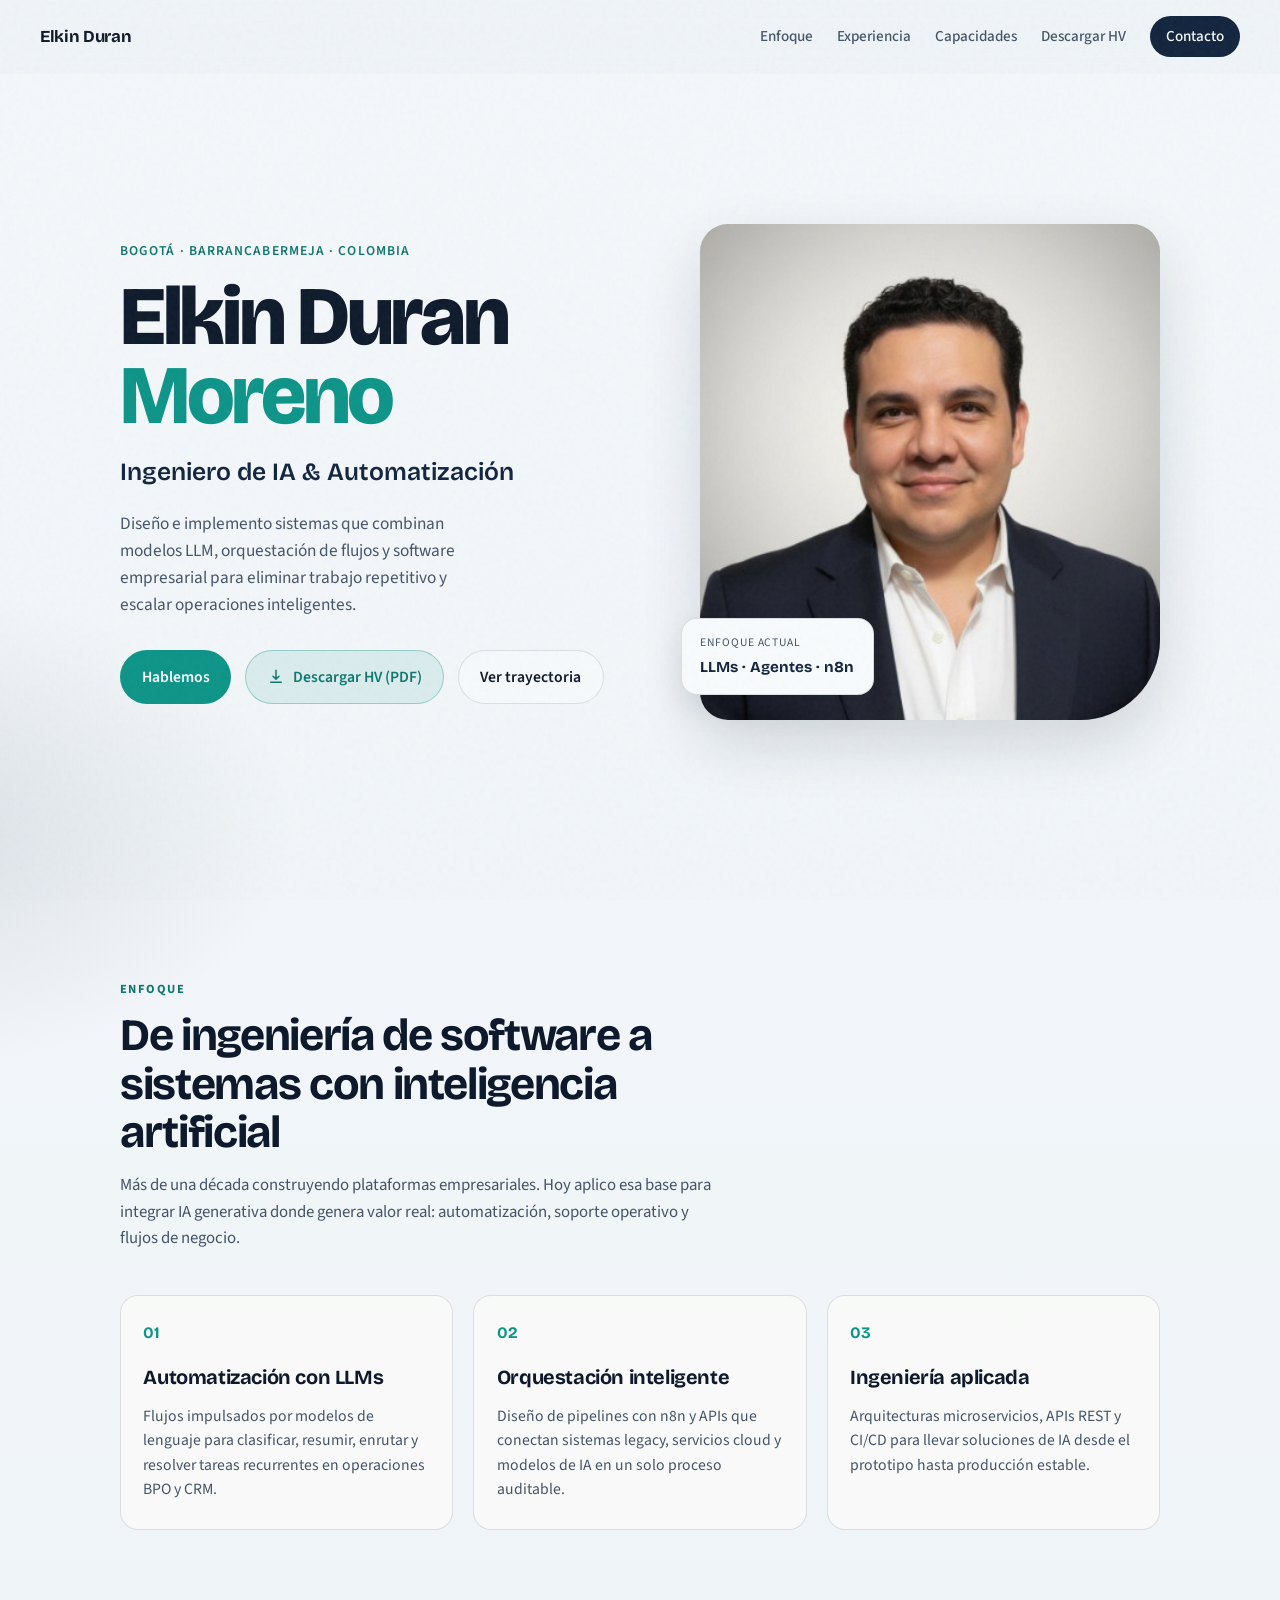
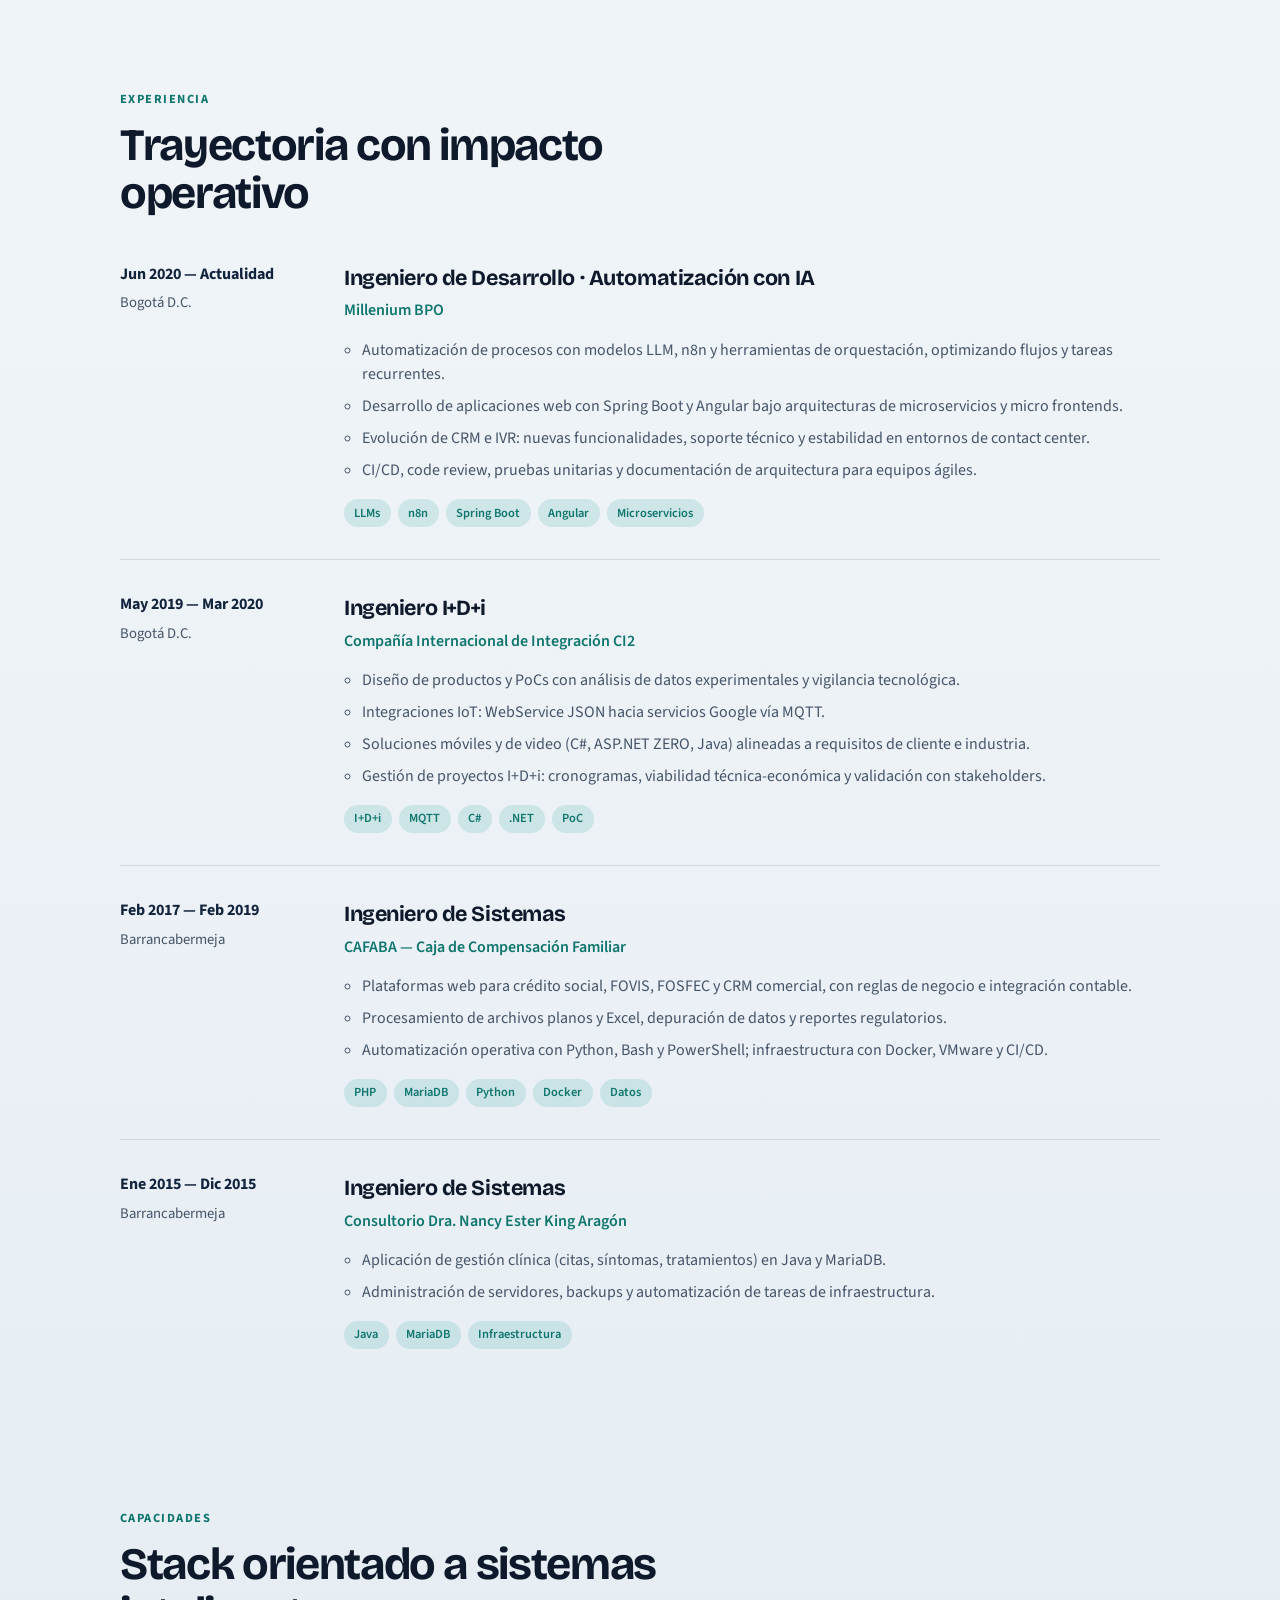
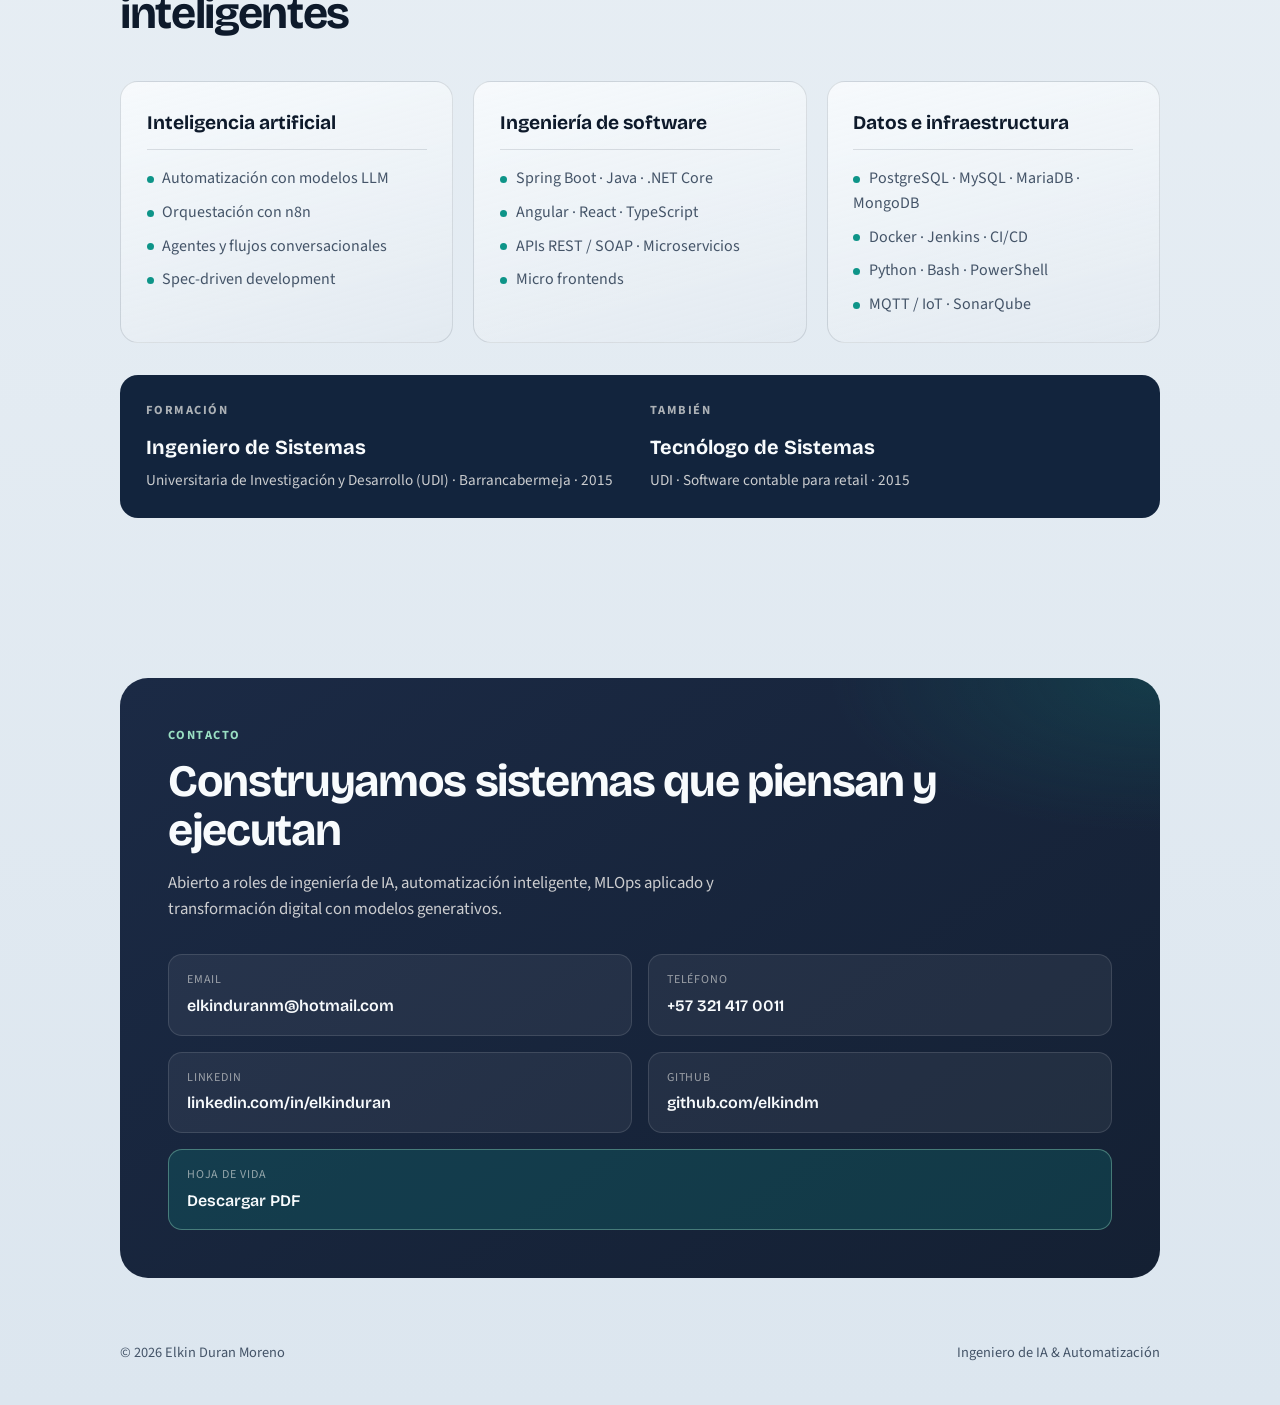
==== commit cb5fe2c7: "Add downloadable AI-focused resume PDF button Co-authored-by: Cursor <cursoragent@cursor.com>" ====
--- a/index.html
+++ b/index.html
@@ -23,6 +23,7 @@
       <a href="#enfoque">Enfoque</a>
       <a href="#experiencia">Experiencia</a>
       <a href="#capacidades">Capacidades</a>
+      <a href="assets/Elkin_Duran_Moreno_HV.pdf" download="Elkin_Duran_Moreno_Hoja_de_Vida.pdf">Descargar HV</a>
       <a href="#contacto" class="nav-cta">Contacto</a>
     </nav>
     <button class="nav-toggle" type="button" aria-label="Abrir menú" aria-expanded="false">
@@ -42,6 +43,12 @@
         </p>
         <div class="hero-actions reveal delay-4">
           <a class="btn btn-primary" href="#contacto">Hablemos</a>
+          <a class="btn btn-download" href="assets/Elkin_Duran_Moreno_HV.pdf" download="Elkin_Duran_Moreno_Hoja_de_Vida.pdf">
+            <svg width="18" height="18" viewBox="0 0 24 24" fill="none" aria-hidden="true">
+              <path d="M12 3v12m0 0l4-4m-4 4l-4-4M5 19h14" stroke="currentColor" stroke-width="2" stroke-linecap="round" stroke-linejoin="round"/>
+            </svg>
+            Descargar HV (PDF)
+          </a>
           <a class="btn btn-ghost" href="#experiencia">Ver trayectoria</a>
         </div>
       </div>
@@ -244,6 +251,10 @@
             <span>GitHub</span>
             <strong>github.com/elkindm</strong>
           </a>
+          <a class="contact-link contact-link-download" href="assets/Elkin_Duran_Moreno_HV.pdf" download="Elkin_Duran_Moreno_Hoja_de_Vida.pdf">
+            <span>Hoja de vida</span>
+            <strong>Descargar PDF</strong>
+          </a>
         </div>
       </div>
     </section>
--- a/styles.css
+++ b/styles.css
@@ -219,7 +219,23 @@
 
 .btn-ghost {
   border: 1px solid var(--line);
-  background: rgba(255, 253, 248, 0.55);
+  background: rgba(248, 251, 253, 0.7);
+}
+
+.btn-download {
+  gap: 0.45rem;
+  border: 1px solid rgba(13, 148, 136, 0.35);
+  background: rgba(13, 148, 136, 0.1);
+  color: var(--accent-deep);
+}
+
+.btn-download:hover {
+  background: rgba(13, 148, 136, 0.18);
+  color: var(--accent-deep);
+}
+
+.btn-download svg {
+  flex-shrink: 0;
 }
 
 .hero-visual {
@@ -511,6 +527,12 @@
   gap: 1rem;
 }
 
+@media (min-width: 901px) {
+  .contact-link-download {
+    grid-column: 1 / -1;
+  }
+}
+
 .contact-link {
   display: flex;
   flex-direction: column;
@@ -541,6 +563,11 @@
   word-break: break-word;
 }
 
+.contact-link-download {
+  background: rgba(13, 148, 136, 0.22);
+  border-color: rgba(167, 243, 208, 0.35);
+}
+
 .footer {
   max-width: var(--max);
   margin: 0 auto;
@@ -561,6 +588,12 @@
 .reveal.is-visible {
   opacity: 1;
   transform: translateY(0);
+}
+
+/* Hero always visible — evita flash vacío al cargar */
+.hero .reveal {
+  opacity: 1;
+  transform: none;
 }
 
 .delay-1 { transition-delay: 0.08s; }
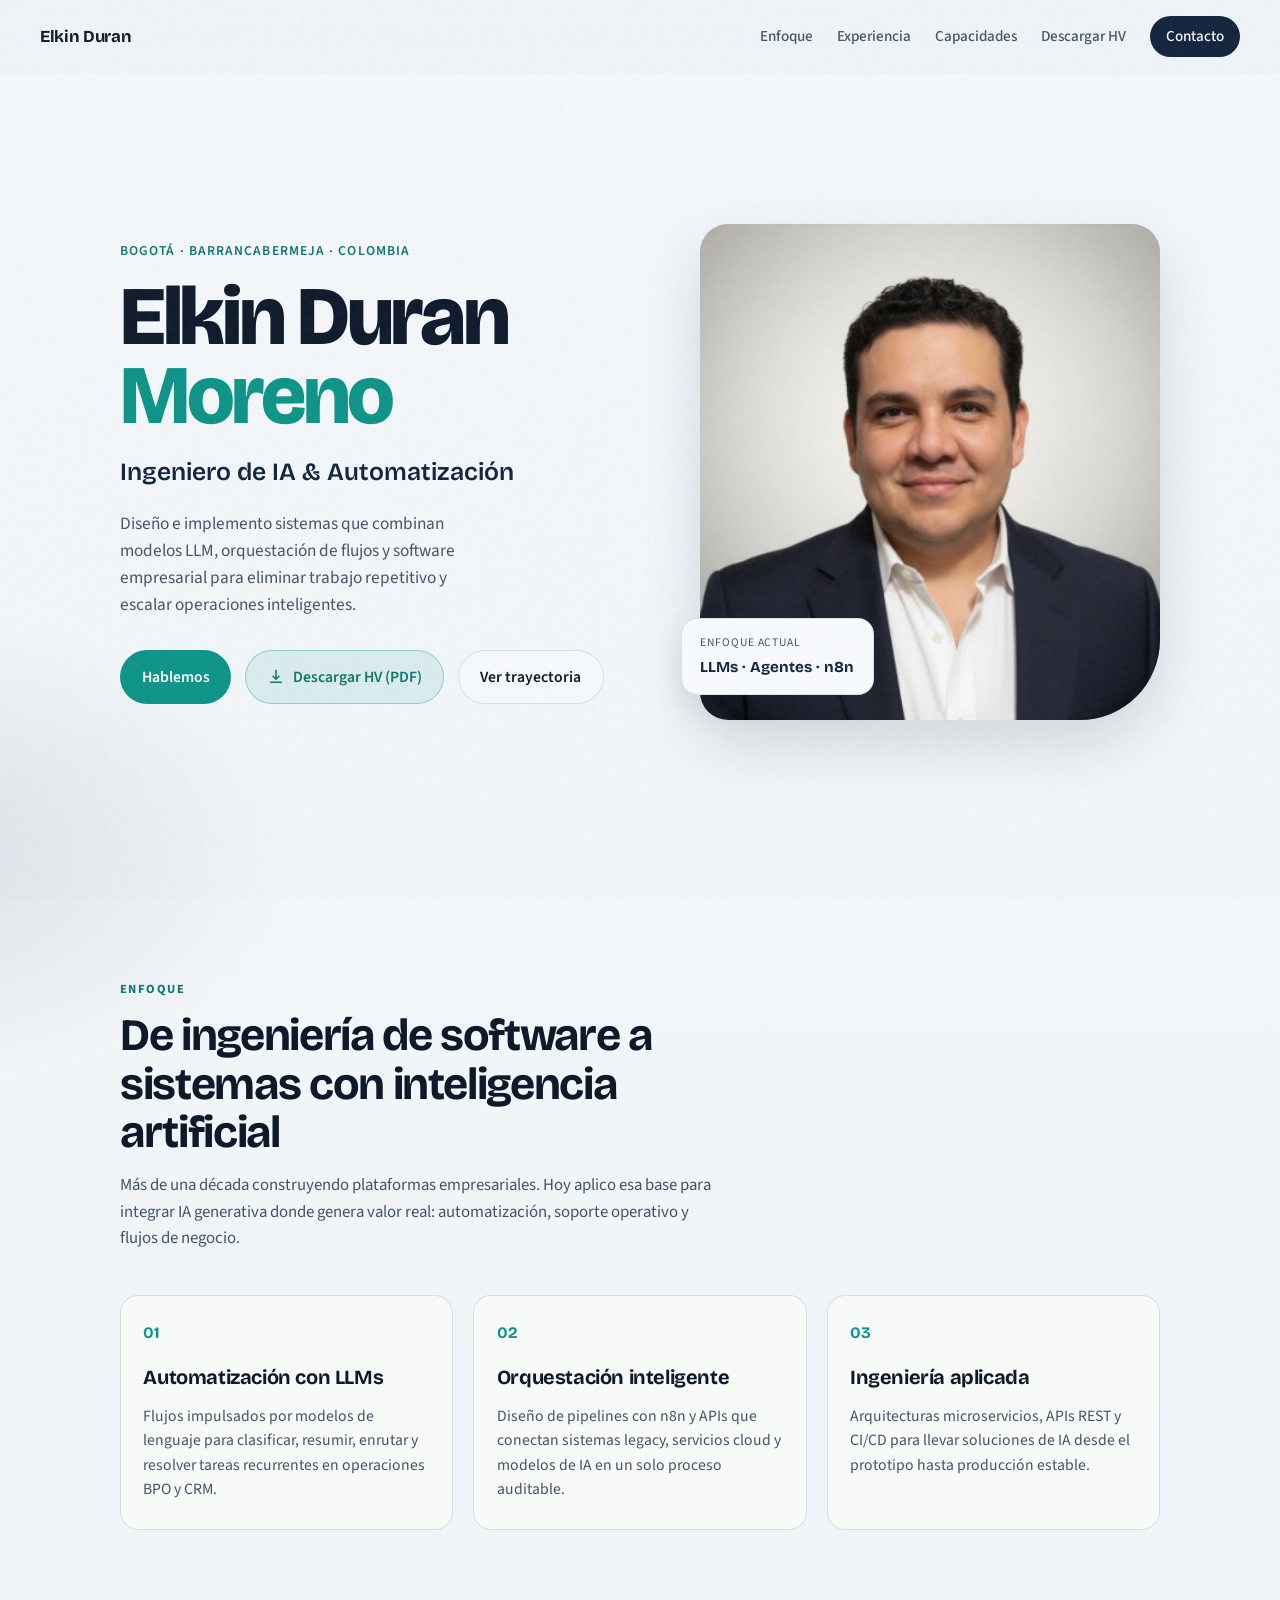
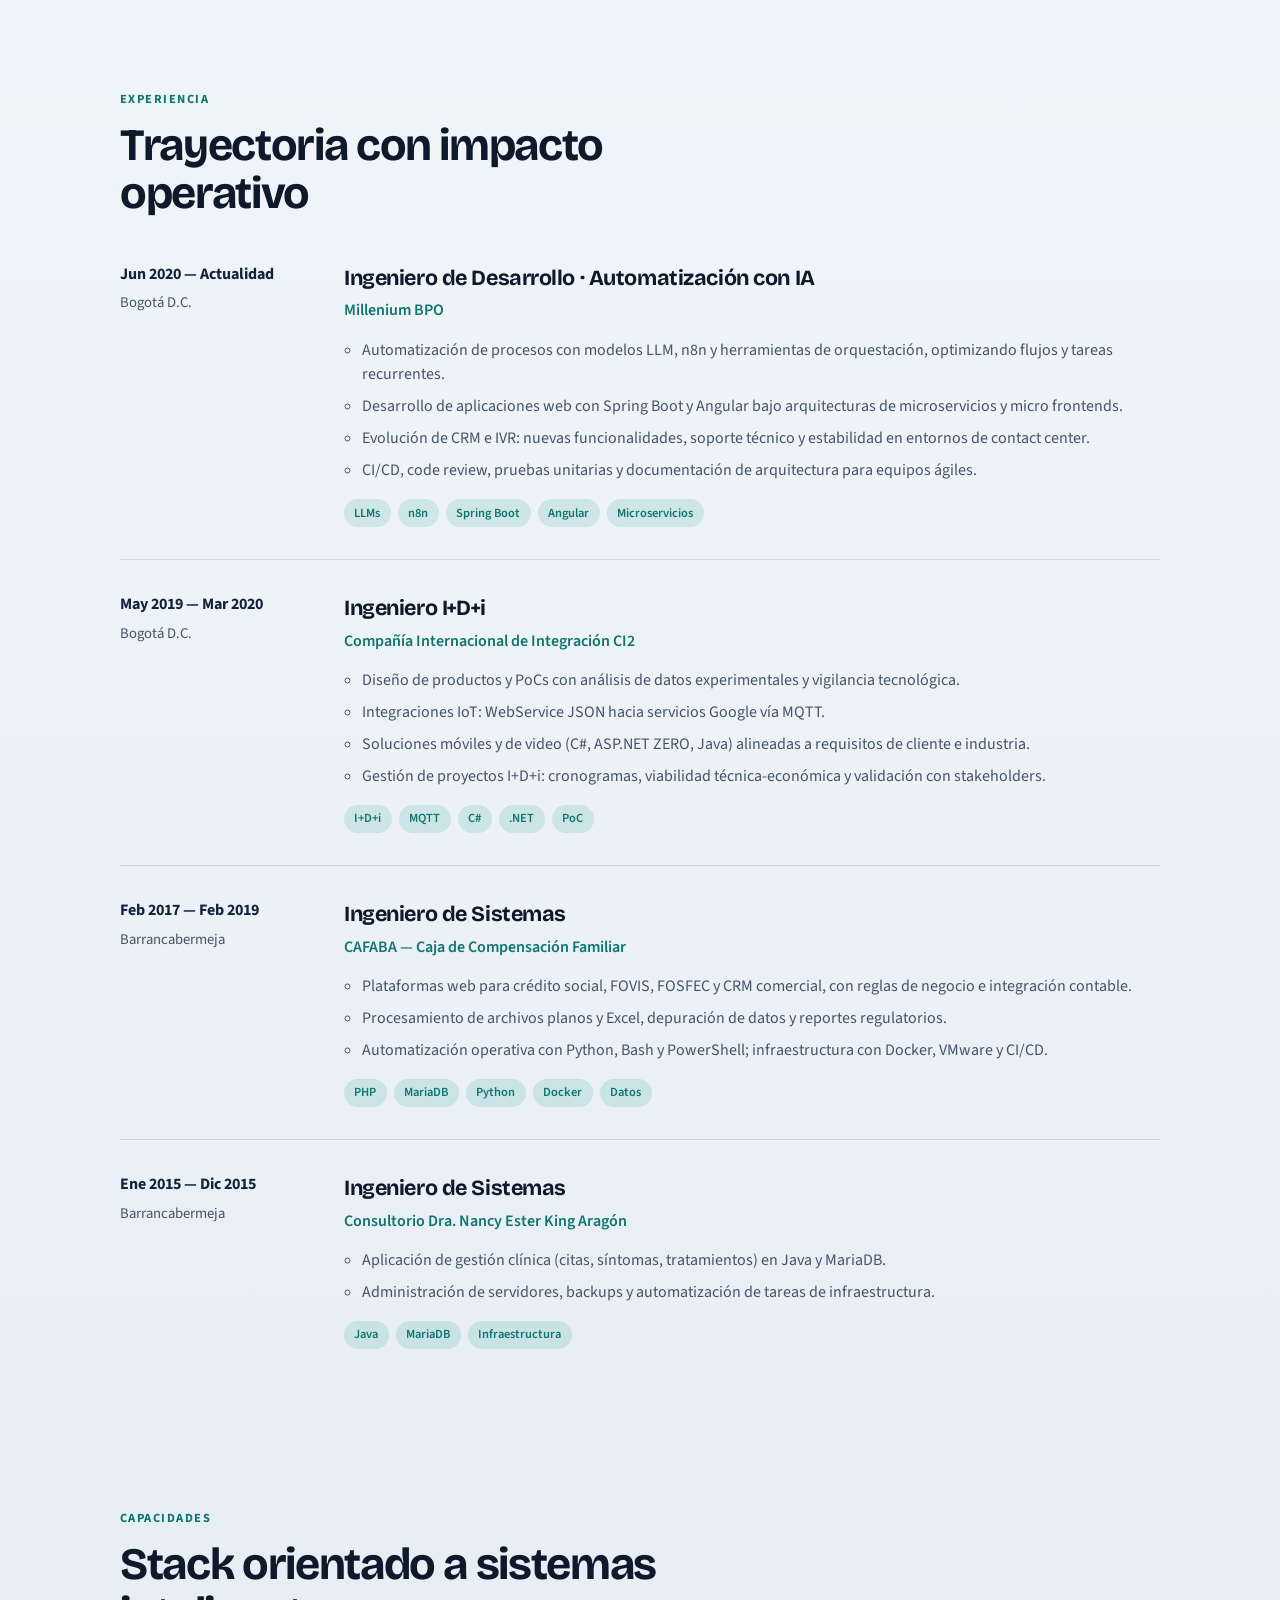
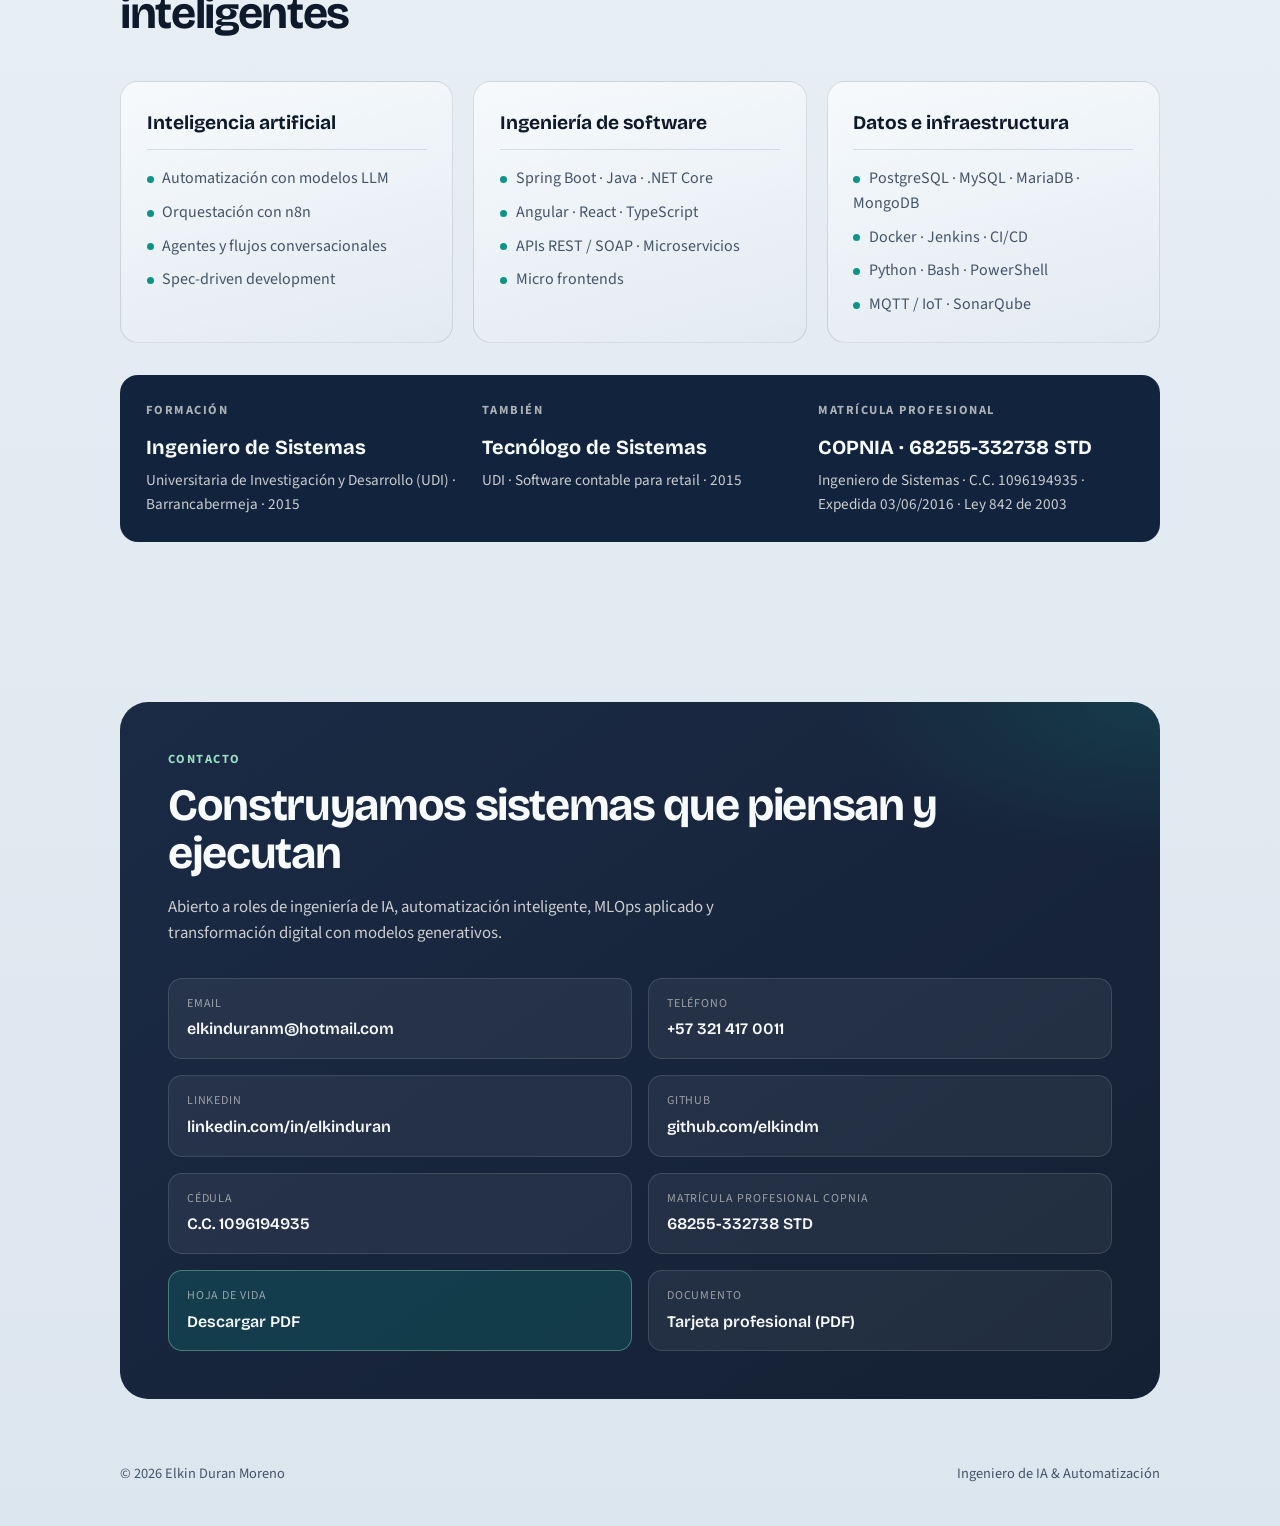
==== commit ac8165c7: "Add COPNIA professional license and national ID to CV Co-authored-by: Cursor <cursoragent@cursor.com" ====
--- a/index.html
+++ b/index.html
@@ -223,6 +223,11 @@
           <h3>Tecnólogo de Sistemas</h3>
           <p>UDI · Software contable para retail · 2015</p>
         </div>
+        <div>
+          <p class="eyebrow">Matrícula profesional</p>
+          <h3>COPNIA · 68255-332738 STD</h3>
+          <p>Ingeniero de Sistemas · C.C. 1096194935 · Expedida 03/06/2016 · Ley 842 de 2003</p>
+        </div>
       </div>
     </section>
 
@@ -251,9 +256,21 @@
             <span>GitHub</span>
             <strong>github.com/elkindm</strong>
           </a>
+          <div class="contact-link contact-link-static">
+            <span>Cédula</span>
+            <strong>C.C. 1096194935</strong>
+          </div>
+          <div class="contact-link contact-link-static">
+            <span>Matrícula profesional COPNIA</span>
+            <strong>68255-332738 STD</strong>
+          </div>
           <a class="contact-link contact-link-download" href="assets/Elkin_Duran_Moreno_HV.pdf" download="Elkin_Duran_Moreno_Hoja_de_Vida.pdf">
             <span>Hoja de vida</span>
             <strong>Descargar PDF</strong>
+          </a>
+          <a class="contact-link" href="assets/Tarjeta_profesional.pdf" download="Tarjeta_profesional_Elkin_Duran.pdf" target="_blank" rel="noopener noreferrer">
+            <span>Documento</span>
+            <strong>Tarjeta profesional (PDF)</strong>
           </a>
         </div>
       </div>
--- a/styles.css
+++ b/styles.css
@@ -475,7 +475,7 @@
 .edu {
   margin-top: 2rem;
   display: grid;
-  grid-template-columns: 1fr 1fr;
+  grid-template-columns: repeat(3, 1fr);
   gap: 1.25rem;
   padding: 1.6rem;
   border-radius: var(--radius);
@@ -529,7 +529,13 @@
 
 @media (min-width: 901px) {
   .contact-link-download {
-    grid-column: 1 / -1;
+    grid-column: auto;
+  }
+}
+
+@media (max-width: 900px) {
+  .edu {
+    grid-template-columns: 1fr;
   }
 }
 
@@ -566,6 +572,15 @@
 .contact-link-download {
   background: rgba(13, 148, 136, 0.22);
   border-color: rgba(167, 243, 208, 0.35);
+}
+
+.contact-link-static {
+  cursor: default;
+}
+
+.contact-link-static:hover {
+  transform: none;
+  background: rgba(255, 253, 248, 0.06);
 }
 
 .footer {
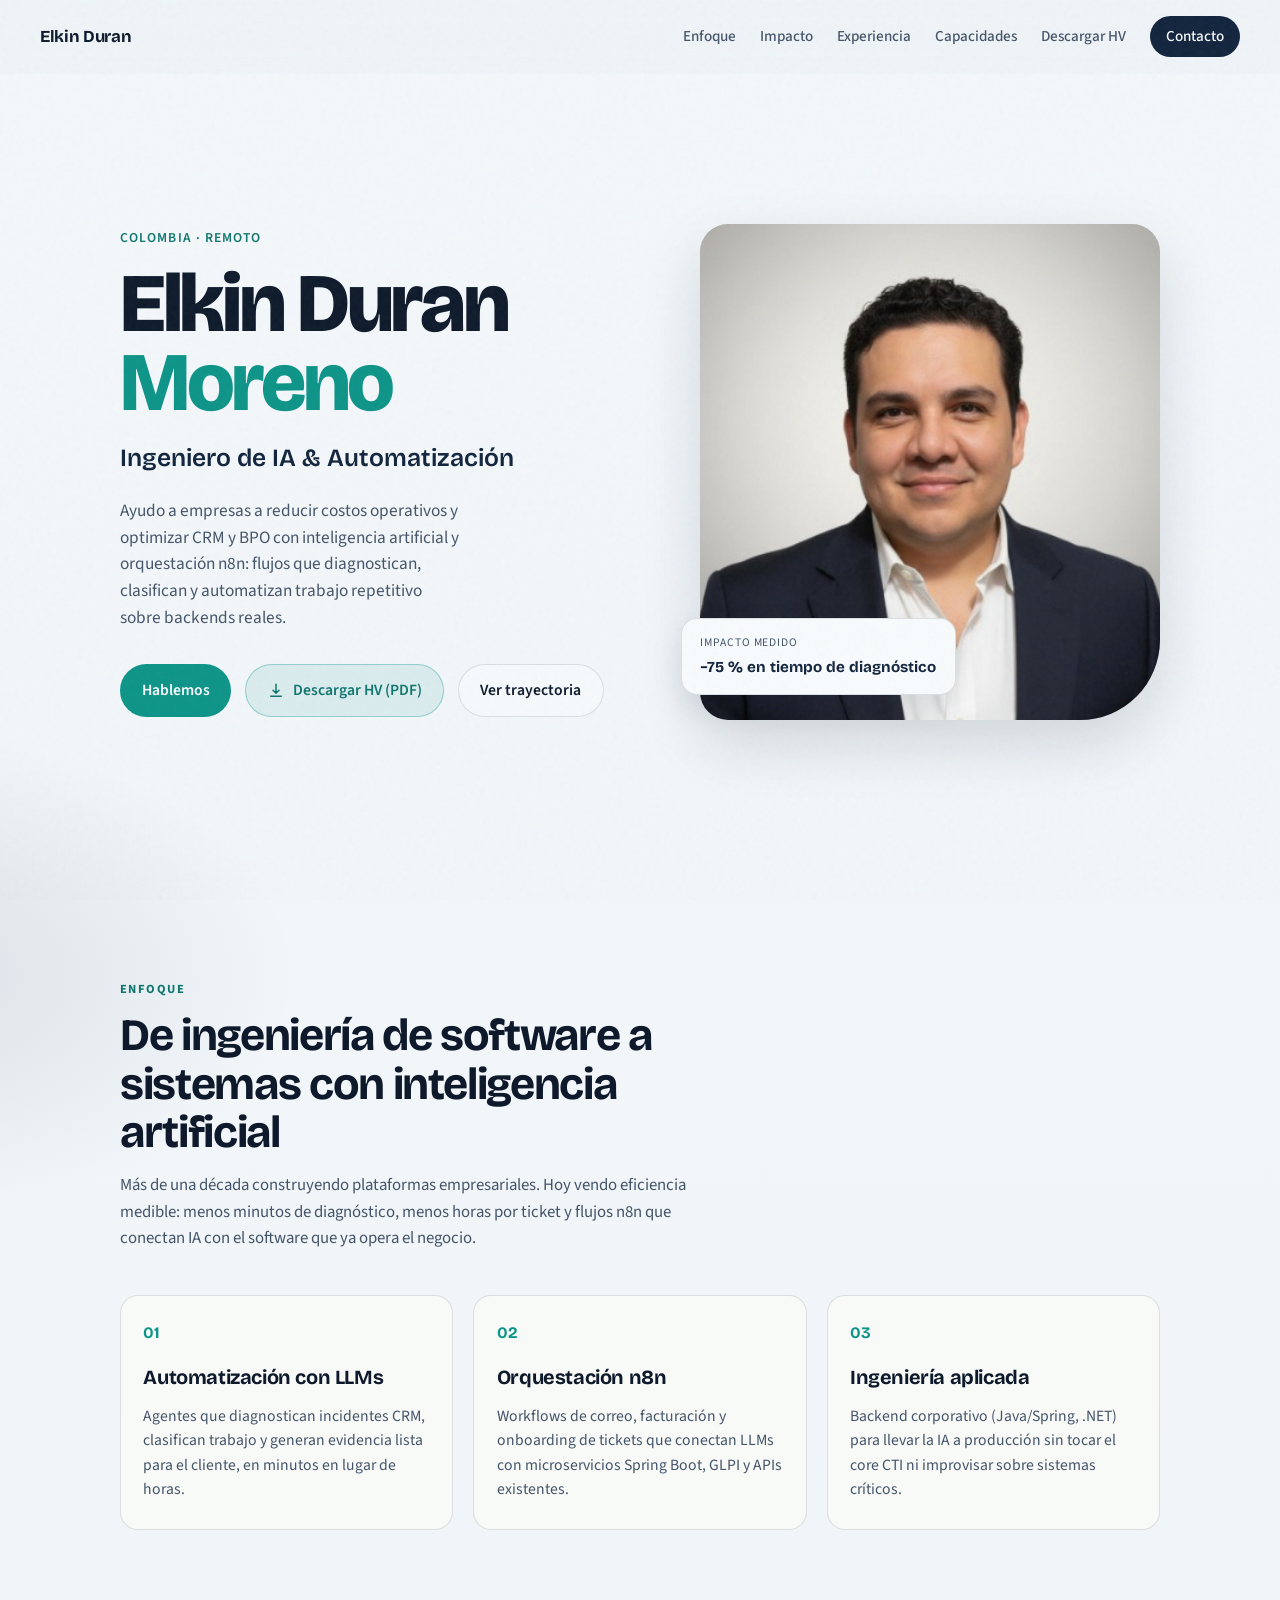
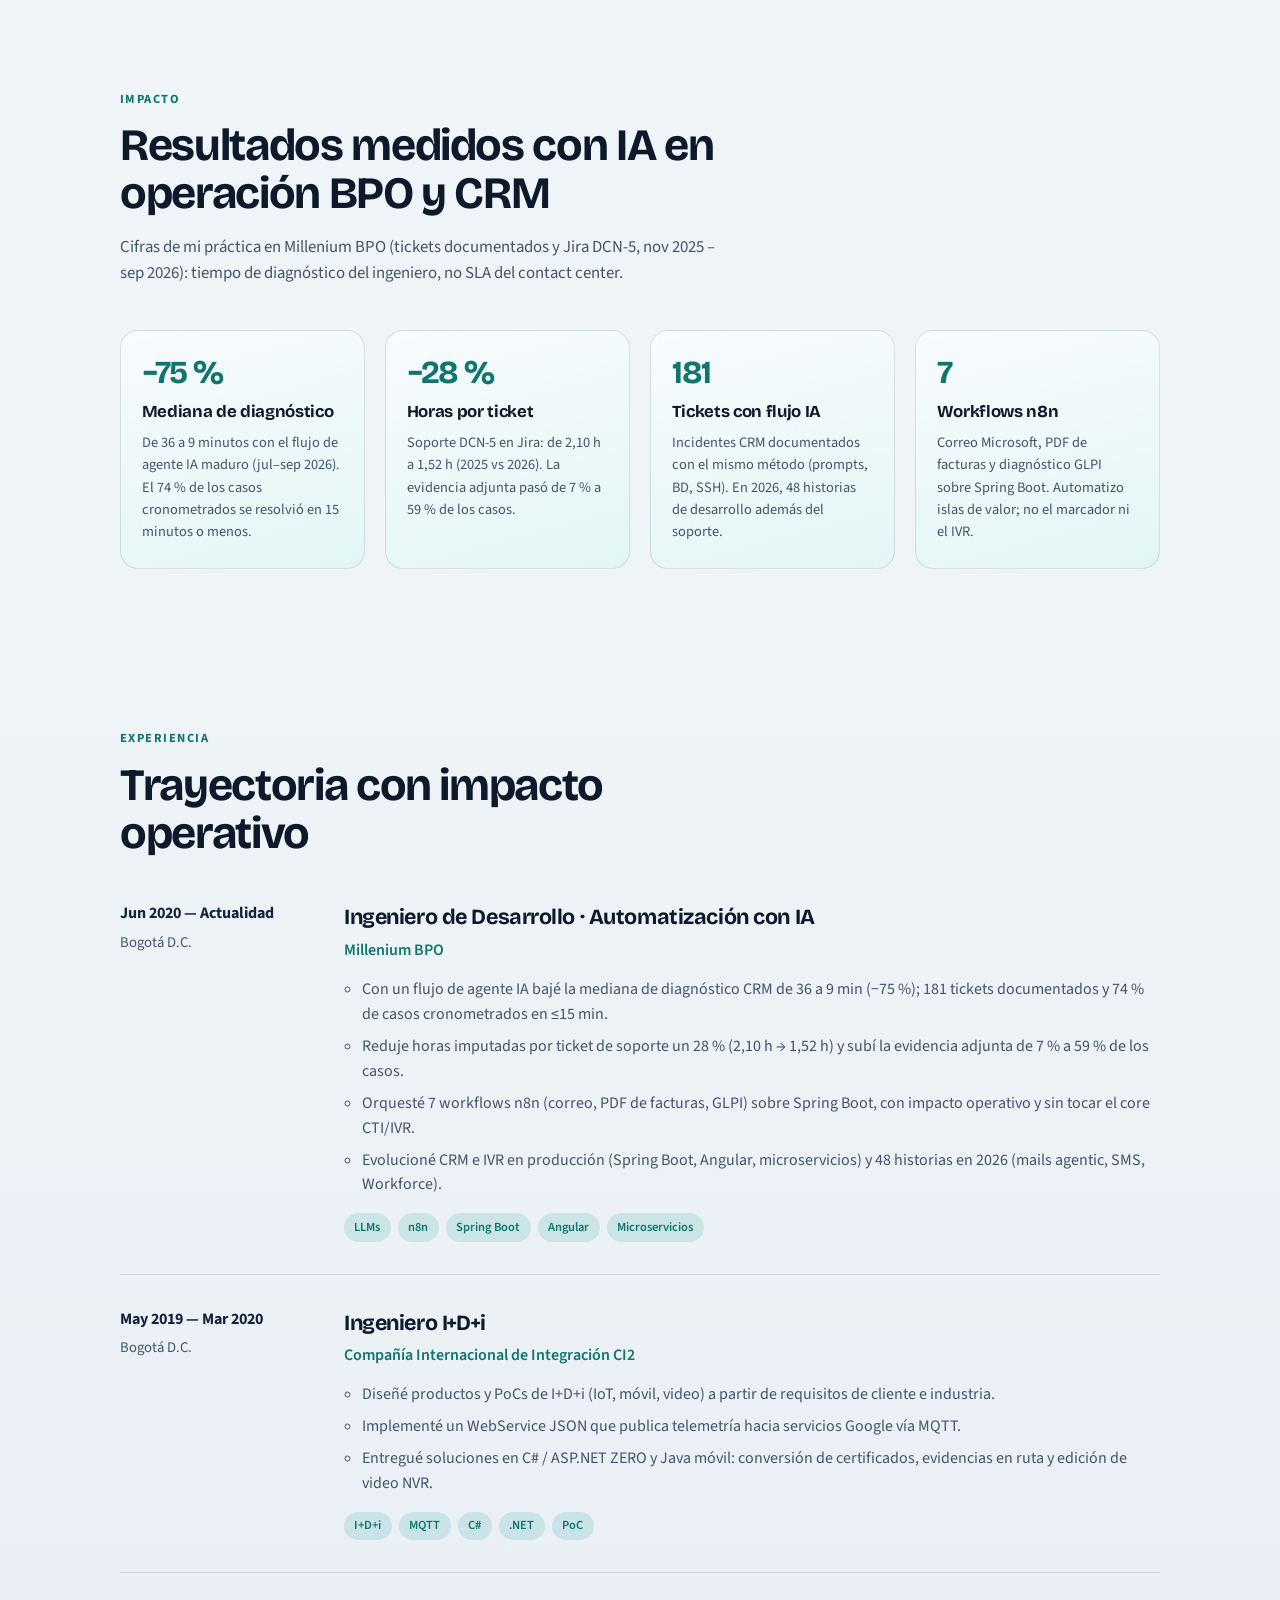
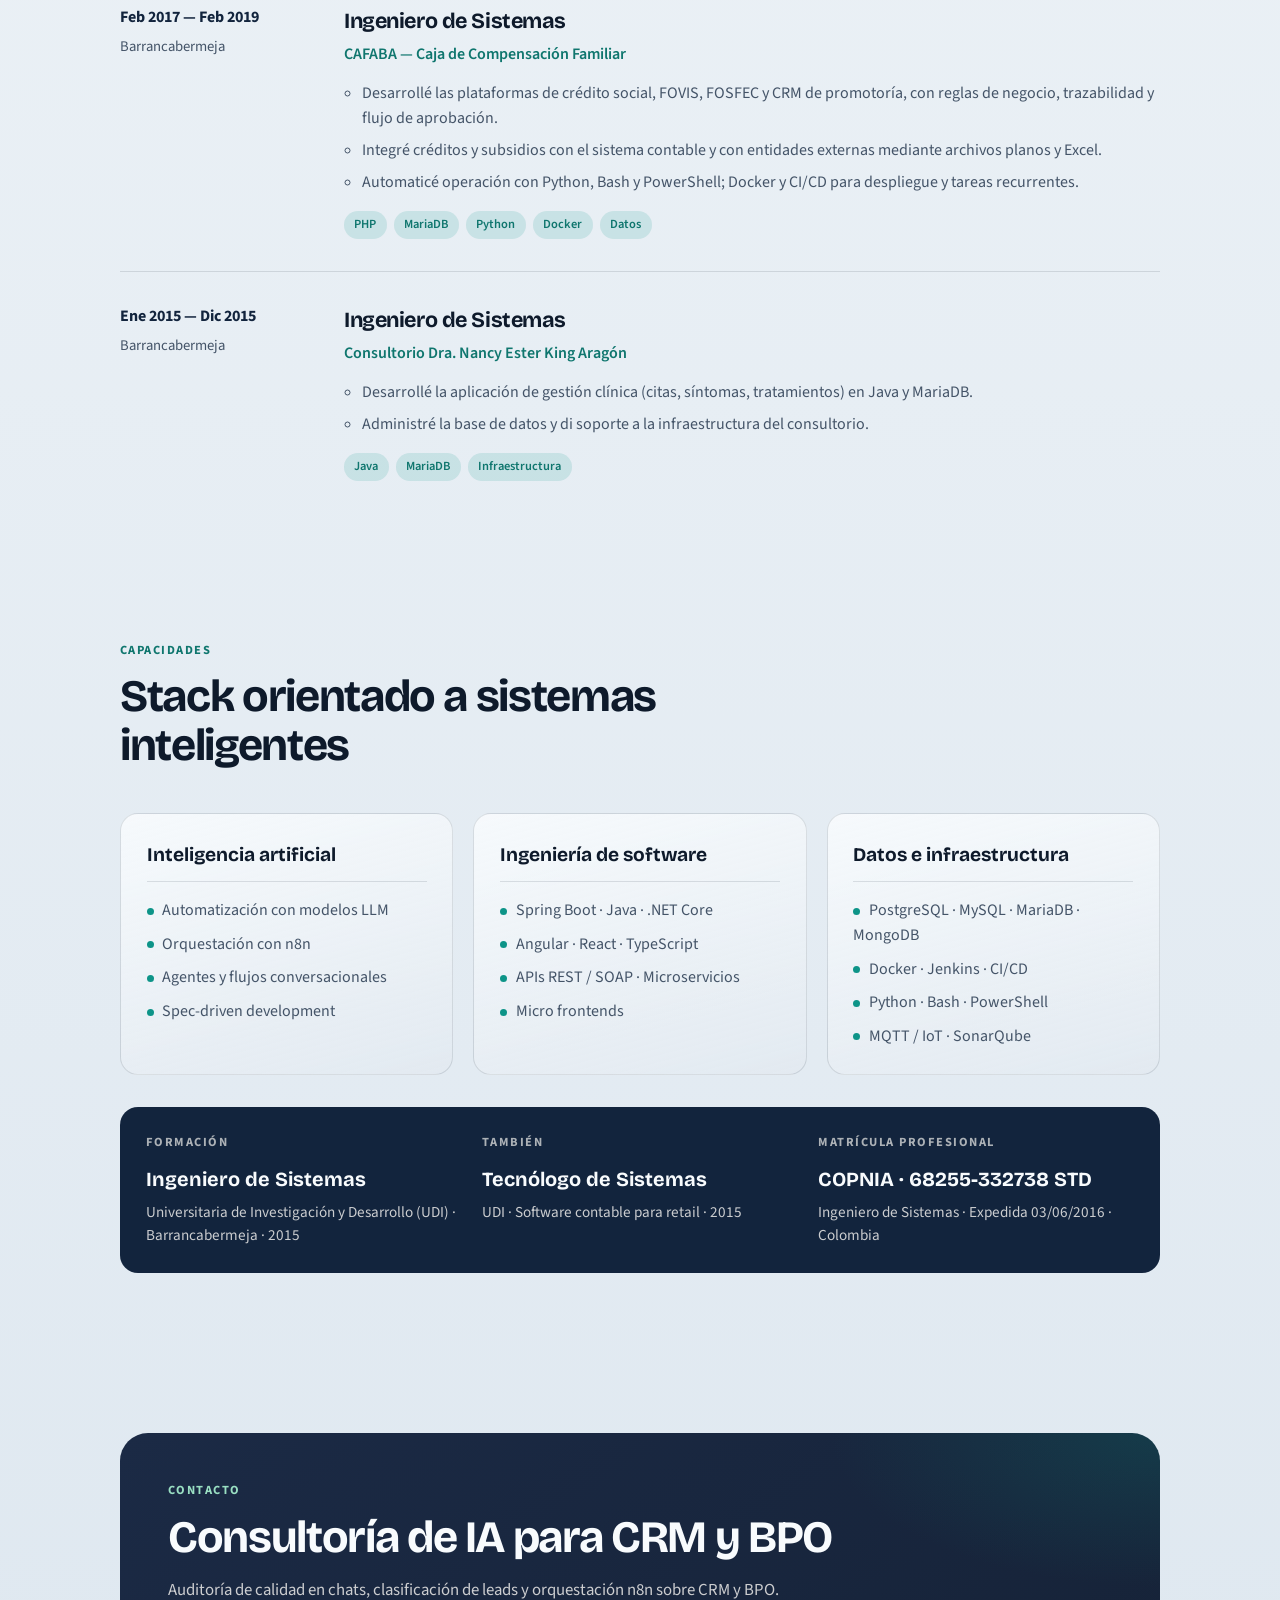
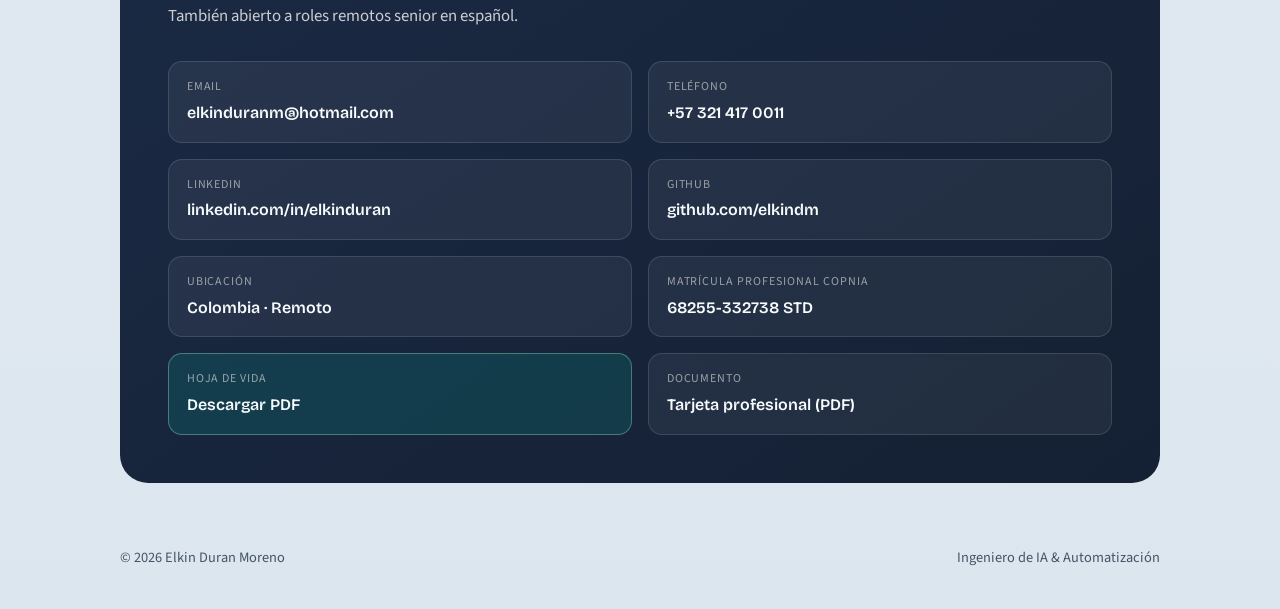
==== commit f328801e: "Actualizar HV y sitio con impacto medible de IA en CRM/BPO. Incluye métricas de diagnóstico y n8n, P" ====
--- a/index.html
+++ b/index.html
@@ -4,10 +4,10 @@
   <meta charset="UTF-8" />
   <meta name="viewport" content="width=device-width, initial-scale=1.0" />
   <title>Elkin Duran Moreno — Ingeniero de IA & Automatización</title>
-  <meta name="description" content="Ingeniero de Sistemas especializado en automatización con IA, LLMs y orquestación de procesos. Perfil profesional de Elkin Duran Moreno." />
+  <meta name="description" content="Ayudo a empresas a reducir costos operativos en CRM y BPO con IA y n8n. −75 % en tiempo de diagnóstico y −28 % en horas por ticket de soporte." />
   <meta name="author" content="Elkin Duran Moreno" />
   <meta property="og:title" content="Elkin Duran Moreno — Ingeniero de IA & Automatización" />
-  <meta property="og:description" content="Diseño e implemento automatizaciones inteligentes con LLMs, n8n y arquitecturas empresariales." />
+  <meta property="og:description" content="Reduzco costos operativos en CRM y BPO con IA y n8n. Impacto medido: −75 % en diagnóstico y −28 % en horas por ticket." />
   <meta property="og:type" content="website" />
   <link rel="preconnect" href="https://fonts.googleapis.com" />
   <link rel="preconnect" href="https://fonts.gstatic.com" crossorigin />
@@ -21,6 +21,7 @@
     <a class="nav-brand" href="#inicio">Elkin Duran</a>
     <nav class="nav-links" aria-label="Principal">
       <a href="#enfoque">Enfoque</a>
+      <a href="#impacto">Impacto</a>
       <a href="#experiencia">Experiencia</a>
       <a href="#capacidades">Capacidades</a>
       <a href="assets/Elkin_Duran_Moreno_HV.pdf" download="Elkin_Duran_Moreno_Hoja_de_Vida.pdf">Descargar HV</a>
@@ -34,12 +35,13 @@
   <main>
     <section class="hero" id="inicio">
       <div class="hero-copy">
-        <p class="hero-eyebrow reveal">Bogotá · Barrancabermeja · Colombia</p>
+        <p class="hero-eyebrow reveal">Colombia · Remoto</p>
         <h1 class="reveal delay-1">Elkin Duran<span class="hero-accent"> Moreno</span></h1>
         <p class="hero-role reveal delay-2">Ingeniero de IA &amp; Automatización</p>
         <p class="hero-lead reveal delay-3">
-          Diseño e implemento sistemas que combinan modelos LLM, orquestación de flujos
-          y software empresarial para eliminar trabajo repetitivo y escalar operaciones inteligentes.
+          Ayudo a empresas a reducir costos operativos y optimizar CRM y BPO
+          con inteligencia artificial y orquestación n8n: flujos que diagnostican,
+          clasifican y automatizan trabajo repetitivo sobre backends reales.
         </p>
         <div class="hero-actions reveal delay-4">
           <a class="btn btn-primary" href="#contacto">Hablemos</a>
@@ -57,8 +59,8 @@
           <img src="assets/fotoeduran.png" alt="Retrato profesional de Elkin Duran Moreno" width="560" height="560" />
         </div>
         <div class="hero-badge">
-          <span class="badge-label">Enfoque actual</span>
-          <strong>LLMs · Agentes · n8n</strong>
+          <span class="badge-label">Impacto medido</span>
+          <strong>−75 % en tiempo de diagnóstico</strong>
         </div>
       </div>
     </section>
@@ -68,25 +70,59 @@
         <p class="eyebrow">Enfoque</p>
         <h2>De ingeniería de software a sistemas con inteligencia artificial</h2>
         <p class="section-lead">
-          Más de una década construyendo plataformas empresariales. Hoy aplico esa base
-          para integrar IA generativa donde genera valor real: automatización, soporte operativo y flujos de negocio.
+          Más de una década construyendo plataformas empresariales. Hoy vendo eficiencia
+          medible: menos minutos de diagnóstico, menos horas por ticket y flujos n8n
+          que conectan IA con el software que ya opera el negocio.
         </p>
       </div>
       <div class="focus-grid">
         <article class="focus-card reveal">
           <span class="focus-num">01</span>
           <h3>Automatización con LLMs</h3>
-          <p>Flujos impulsados por modelos de lenguaje para clasificar, resumir, enrutar y resolver tareas recurrentes en operaciones BPO y CRM.</p>
+          <p>Agentes que diagnostican incidentes CRM, clasifican trabajo y generan evidencia lista para el cliente, en minutos en lugar de horas.</p>
         </article>
         <article class="focus-card reveal delay-1">
           <span class="focus-num">02</span>
-          <h3>Orquestación inteligente</h3>
-          <p>Diseño de pipelines con n8n y APIs que conectan sistemas legacy, servicios cloud y modelos de IA en un solo proceso auditable.</p>
+          <h3>Orquestación n8n</h3>
+          <p>Workflows de correo, facturación y onboarding de tickets que conectan LLMs con microservicios Spring Boot, GLPI y APIs existentes.</p>
         </article>
         <article class="focus-card reveal delay-2">
           <span class="focus-num">03</span>
           <h3>Ingeniería aplicada</h3>
-          <p>Arquitecturas microservicios, APIs REST y CI/CD para llevar soluciones de IA desde el prototipo hasta producción estable.</p>
+          <p>Backend corporativo (Java/Spring, .NET) para llevar la IA a producción sin tocar el core CTI ni improvisar sobre sistemas críticos.</p>
+        </article>
+      </div>
+    </section>
+
+    <section class="section impact" id="impacto">
+      <div class="section-head">
+        <p class="eyebrow">Impacto</p>
+        <h2>Resultados medidos con IA en operación BPO y CRM</h2>
+        <p class="section-lead">
+          Cifras de mi práctica en Millenium BPO (tickets documentados y Jira DCN-5,
+          nov 2025 – sep 2026): tiempo de diagnóstico del ingeniero, no SLA del contact center.
+        </p>
+      </div>
+      <div class="impact-grid">
+        <article class="impact-card reveal">
+          <strong>−75 %</strong>
+          <h3>Mediana de diagnóstico</h3>
+          <p>De 36 a 9 minutos con el flujo de agente IA maduro (jul–sep 2026). El 74 % de los casos cronometrados se resolvió en 15 minutos o menos.</p>
+        </article>
+        <article class="impact-card reveal delay-1">
+          <strong>−28 %</strong>
+          <h3>Horas por ticket</h3>
+          <p>Soporte DCN-5 en Jira: de 2,10 h a 1,52 h (2025 vs 2026). La evidencia adjunta pasó de 7 % a 59 % de los casos.</p>
+        </article>
+        <article class="impact-card reveal delay-2">
+          <strong>181</strong>
+          <h3>Tickets con flujo IA</h3>
+          <p>Incidentes CRM documentados con el mismo método (prompts, BD, SSH). En 2026, 48 historias de desarrollo además del soporte.</p>
+        </article>
+        <article class="impact-card reveal delay-3">
+          <strong>7</strong>
+          <h3>Workflows n8n</h3>
+          <p>Correo Microsoft, PDF de facturas y diagnóstico GLPI sobre Spring Boot. Automatizo islas de valor; no el marcador ni el IVR.</p>
         </article>
       </div>
     </section>
@@ -107,10 +143,10 @@
             <h3>Ingeniero de Desarrollo · Automatización con IA</h3>
             <p class="timeline-org">Millenium BPO</p>
             <ul>
-              <li>Automatización de procesos con modelos LLM, n8n y herramientas de orquestación, optimizando flujos y tareas recurrentes.</li>
-              <li>Desarrollo de aplicaciones web con Spring Boot y Angular bajo arquitecturas de microservicios y micro frontends.</li>
-              <li>Evolución de CRM e IVR: nuevas funcionalidades, soporte técnico y estabilidad en entornos de contact center.</li>
-              <li>CI/CD, code review, pruebas unitarias y documentación de arquitectura para equipos ágiles.</li>
+              <li>Con un flujo de agente IA bajé la mediana de diagnóstico CRM de 36 a 9 min (−75 %); 181 tickets documentados y 74 % de casos cronometrados en ≤15 min.</li>
+              <li>Reduje horas imputadas por ticket de soporte un 28 % (2,10 h → 1,52 h) y subí la evidencia adjunta de 7 % a 59 % de los casos.</li>
+              <li>Orquesté 7 workflows n8n (correo, PDF de facturas, GLPI) sobre Spring Boot, con impacto operativo y sin tocar el core CTI/IVR.</li>
+              <li>Evolucioné CRM e IVR en producción (Spring Boot, Angular, microservicios) y 48 historias en 2026 (mails agentic, SMS, Workforce).</li>
             </ul>
             <div class="tags">
               <span>LLMs</span><span>n8n</span><span>Spring Boot</span><span>Angular</span><span>Microservicios</span>
@@ -127,10 +163,9 @@
             <h3>Ingeniero I+D+i</h3>
             <p class="timeline-org">Compañía Internacional de Integración CI2</p>
             <ul>
-              <li>Diseño de productos y PoCs con análisis de datos experimentales y vigilancia tecnológica.</li>
-              <li>Integraciones IoT: WebService JSON hacia servicios Google vía MQTT.</li>
-              <li>Soluciones móviles y de video (C#, ASP.NET ZERO, Java) alineadas a requisitos de cliente e industria.</li>
-              <li>Gestión de proyectos I+D+i: cronogramas, viabilidad técnica-económica y validación con stakeholders.</li>
+              <li>Diseñé productos y PoCs de I+D+i (IoT, móvil, video) a partir de requisitos de cliente e industria.</li>
+              <li>Implementé un WebService JSON que publica telemetría hacia servicios Google vía MQTT.</li>
+              <li>Entregué soluciones en C# / ASP.NET ZERO y Java móvil: conversión de certificados, evidencias en ruta y edición de video NVR.</li>
             </ul>
             <div class="tags">
               <span>I+D+i</span><span>MQTT</span><span>C#</span><span>.NET</span><span>PoC</span>
@@ -147,9 +182,9 @@
             <h3>Ingeniero de Sistemas</h3>
             <p class="timeline-org">CAFABA — Caja de Compensación Familiar</p>
             <ul>
-              <li>Plataformas web para crédito social, FOVIS, FOSFEC y CRM comercial, con reglas de negocio e integración contable.</li>
-              <li>Procesamiento de archivos planos y Excel, depuración de datos y reportes regulatorios.</li>
-              <li>Automatización operativa con Python, Bash y PowerShell; infraestructura con Docker, VMware y CI/CD.</li>
+              <li>Desarrollé las plataformas de crédito social, FOVIS, FOSFEC y CRM de promotoría, con reglas de negocio, trazabilidad y flujo de aprobación.</li>
+              <li>Integré créditos y subsidios con el sistema contable y con entidades externas mediante archivos planos y Excel.</li>
+              <li>Automaticé operación con Python, Bash y PowerShell; Docker y CI/CD para despliegue y tareas recurrentes.</li>
             </ul>
             <div class="tags">
               <span>PHP</span><span>MariaDB</span><span>Python</span><span>Docker</span><span>Datos</span>
@@ -166,8 +201,8 @@
             <h3>Ingeniero de Sistemas</h3>
             <p class="timeline-org">Consultorio Dra. Nancy Ester King Aragón</p>
             <ul>
-              <li>Aplicación de gestión clínica (citas, síntomas, tratamientos) en Java y MariaDB.</li>
-              <li>Administración de servidores, backups y automatización de tareas de infraestructura.</li>
+              <li>Desarrollé la aplicación de gestión clínica (citas, síntomas, tratamientos) en Java y MariaDB.</li>
+              <li>Administré la base de datos y di soporte a la infraestructura del consultorio.</li>
             </ul>
             <div class="tags">
               <span>Java</span><span>MariaDB</span><span>Infraestructura</span>
@@ -226,7 +261,7 @@
         <div>
           <p class="eyebrow">Matrícula profesional</p>
           <h3>COPNIA · 68255-332738 STD</h3>
-          <p>Ingeniero de Sistemas · C.C. 1096194935 · Expedida 03/06/2016 · Ley 842 de 2003</p>
+          <p>Ingeniero de Sistemas · Expedida 03/06/2016 · Colombia</p>
         </div>
       </div>
     </section>
@@ -234,10 +269,10 @@
     <section class="section contact" id="contacto">
       <div class="contact-panel reveal">
         <p class="eyebrow">Contacto</p>
-        <h2>Construyamos sistemas que piensan y ejecutan</h2>
+        <h2>Consultoría de IA para CRM y BPO</h2>
         <p class="section-lead">
-          Abierto a roles de ingeniería de IA, automatización inteligente, MLOps aplicado
-          y transformación digital con modelos generativos.
+          Auditoría de calidad en chats, clasificación de leads y orquestación n8n
+          sobre CRM y BPO. También abierto a roles remotos senior en español.
         </p>
         <div class="contact-links">
           <a class="contact-link" href="mailto:elkinduranm@hotmail.com">
@@ -257,8 +292,8 @@
             <strong>github.com/elkindm</strong>
           </a>
           <div class="contact-link contact-link-static">
-            <span>Cédula</span>
-            <strong>C.C. 1096194935</strong>
+            <span>Ubicación</span>
+            <strong>Colombia · Remoto</strong>
           </div>
           <div class="contact-link contact-link-static">
             <span>Matrícula profesional COPNIA</span>
--- a/styles.css
+++ b/styles.css
@@ -296,6 +296,7 @@
   max-width: var(--max);
   margin: 0 auto;
   padding: 5rem clamp(1.25rem, 4vw, 2.5rem);
+  scroll-margin-top: 5rem;
 }
 
 .section-head {
@@ -363,6 +364,41 @@
 .focus-card p {
   color: var(--ink-soft);
   font-size: 0.98rem;
+}
+
+.impact-grid {
+  display: grid;
+  grid-template-columns: repeat(4, 1fr);
+  gap: 1.25rem;
+}
+
+.impact-card {
+  padding: 1.5rem 1.3rem 1.55rem;
+  border-radius: var(--radius);
+  background: linear-gradient(165deg, rgba(248, 251, 253, 0.95), rgba(204, 251, 241, 0.35));
+  border: 1px solid var(--line);
+}
+
+.impact-card strong {
+  display: block;
+  font-family: var(--font-display);
+  font-size: 2rem;
+  letter-spacing: -0.04em;
+  color: var(--accent-deep);
+  line-height: 1.1;
+  margin-bottom: 0.55rem;
+}
+
+.impact-card h3 {
+  font-family: var(--font-display);
+  font-size: 1.05rem;
+  margin-bottom: 0.45rem;
+  letter-spacing: -0.02em;
+}
+
+.impact-card p {
+  color: var(--ink-soft);
+  font-size: 0.9rem;
 }
 
 .timeline {
@@ -643,6 +679,10 @@
   .edu,
   .contact-links {
     grid-template-columns: 1fr;
+  }
+
+  .impact-grid {
+    grid-template-columns: 1fr 1fr;
   }
 
   .timeline-item {
@@ -688,6 +728,10 @@
   .footer {
     flex-direction: column;
   }
+
+  .impact-grid {
+    grid-template-columns: 1fr;
+  }
 }
 
 @media (prefers-reduced-motion: reduce) {
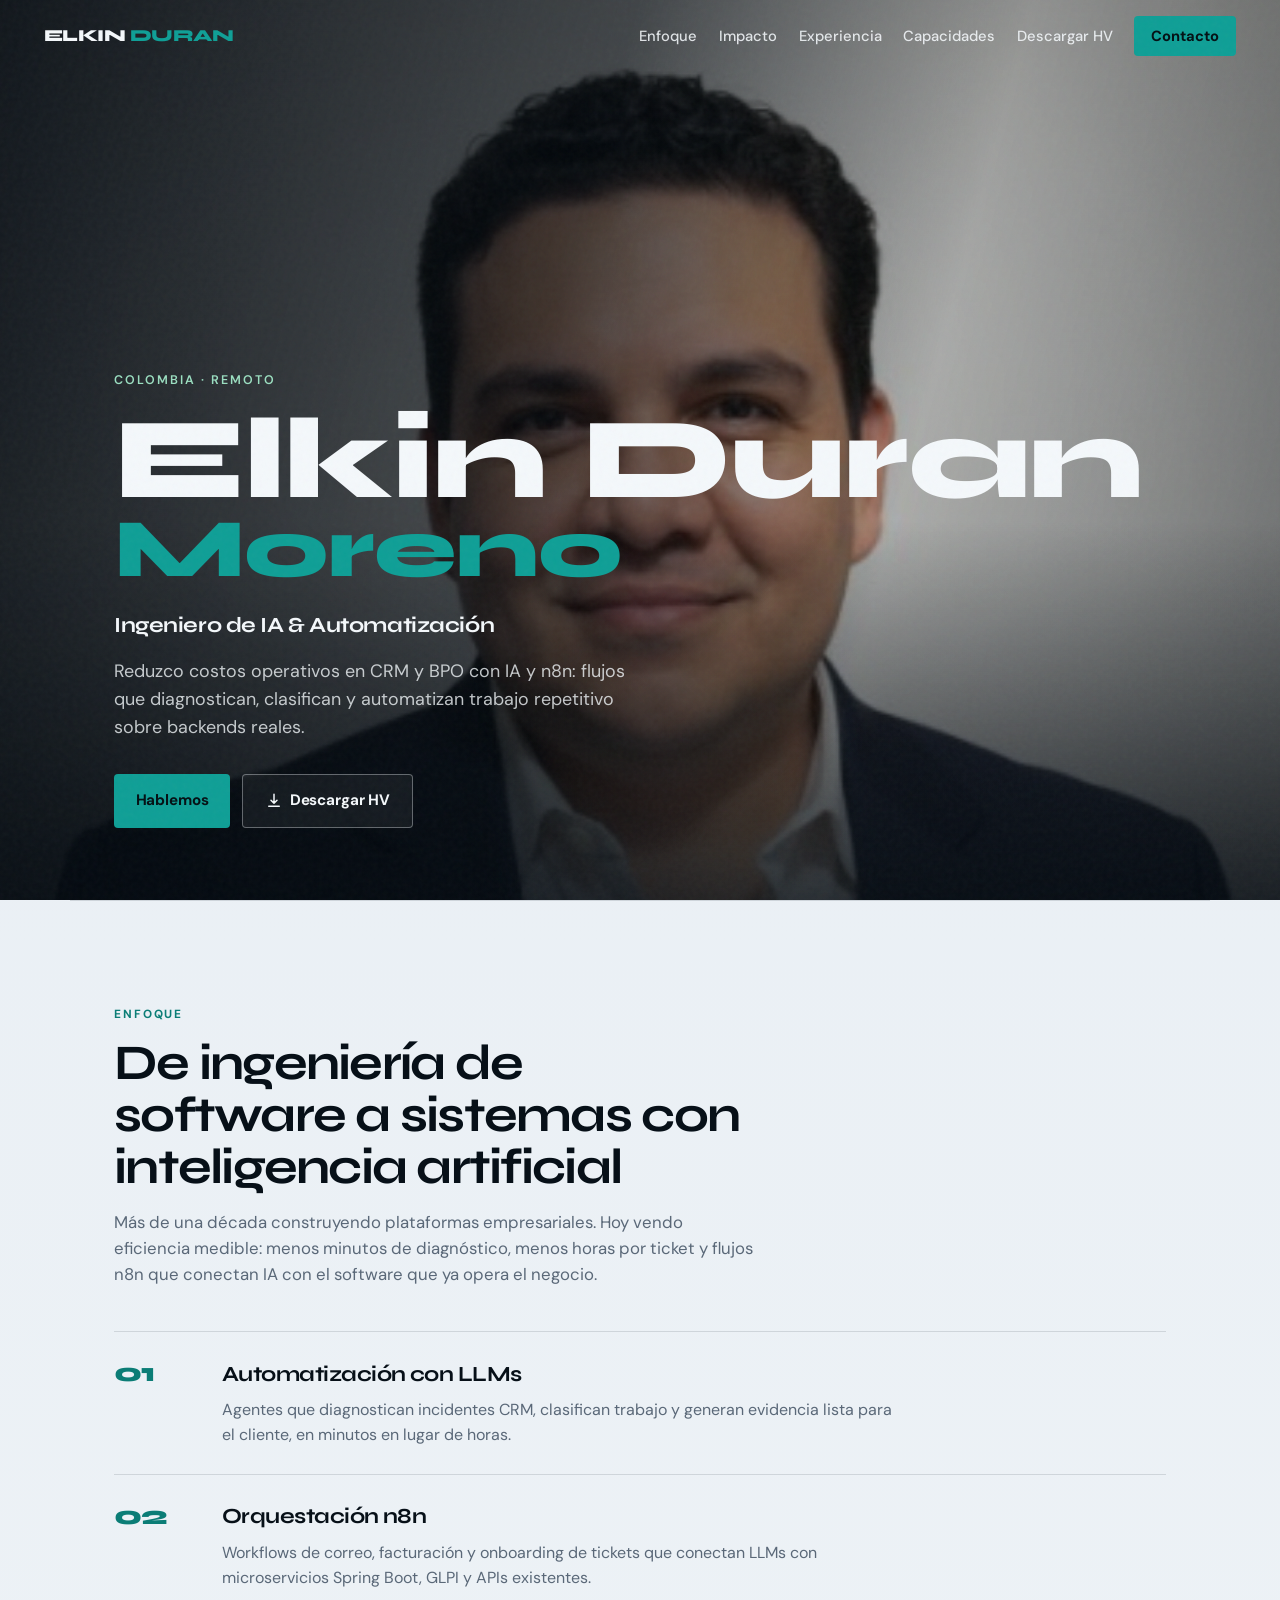
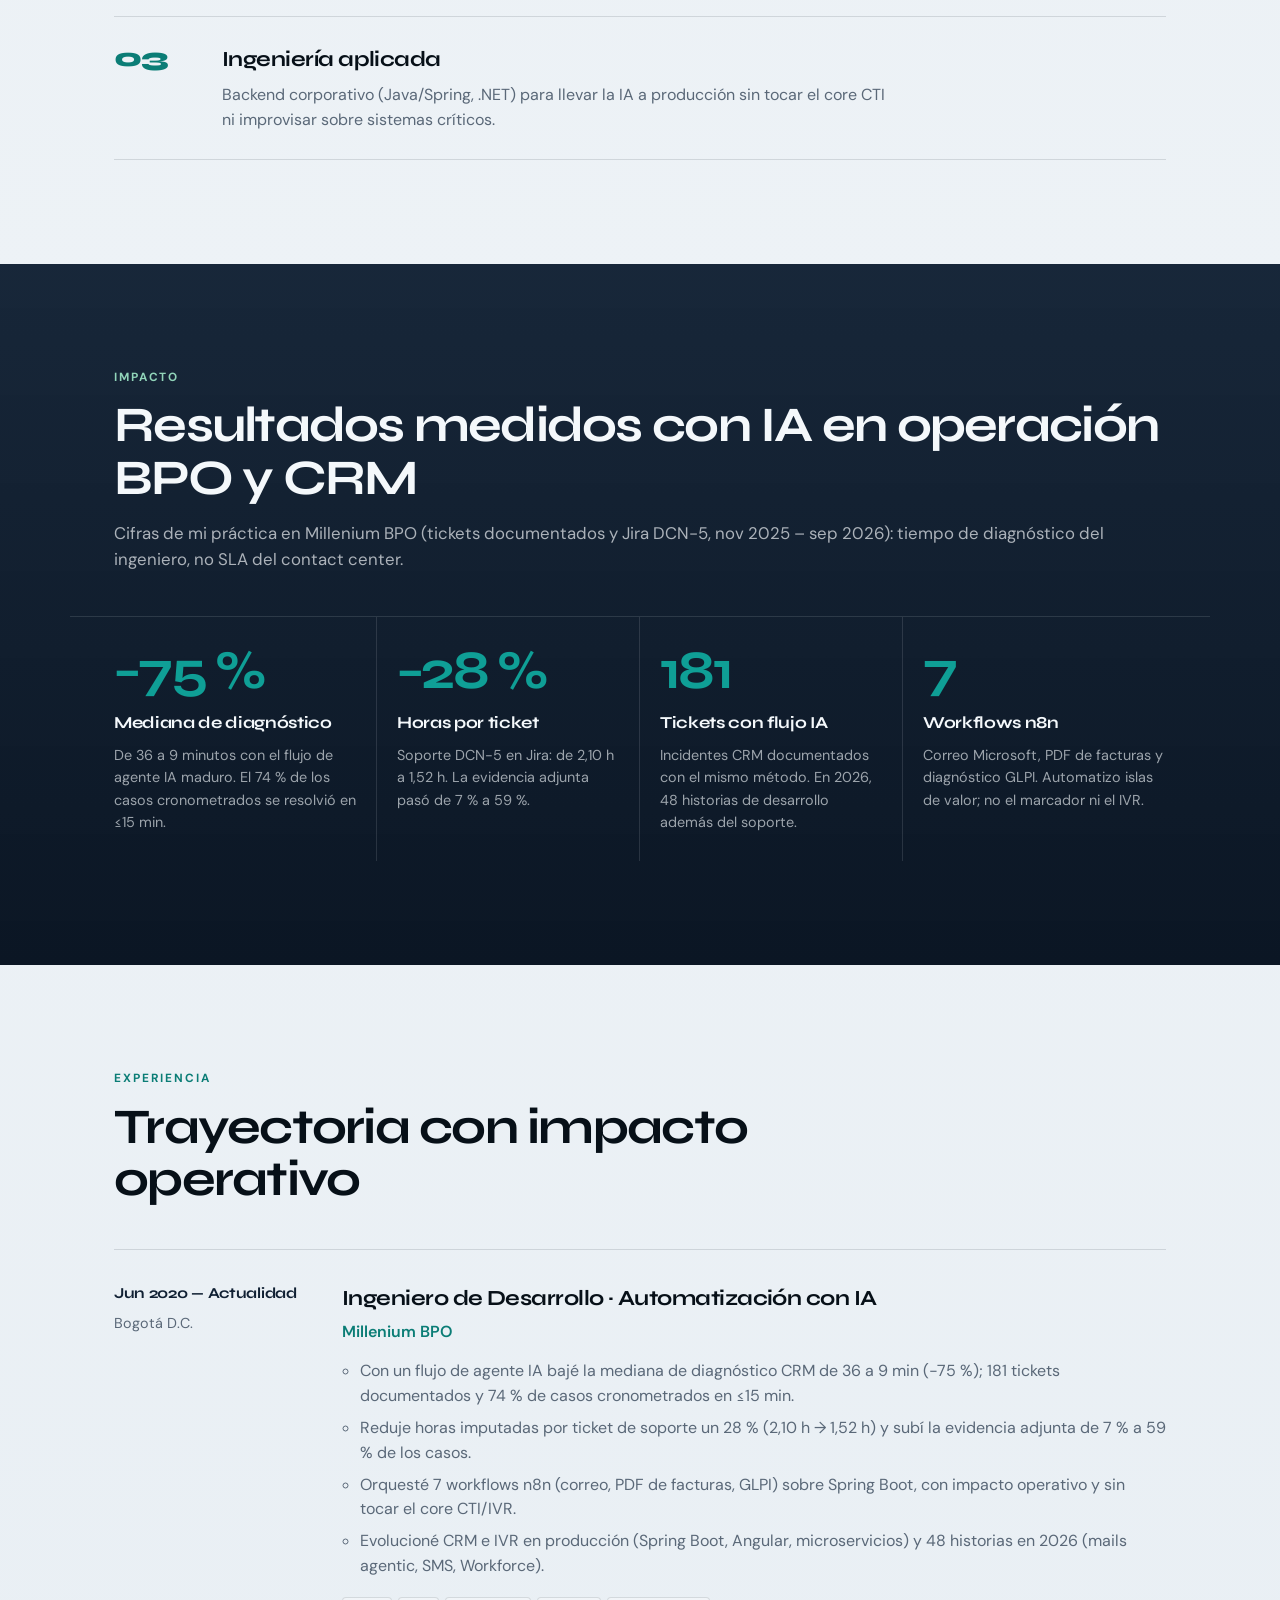
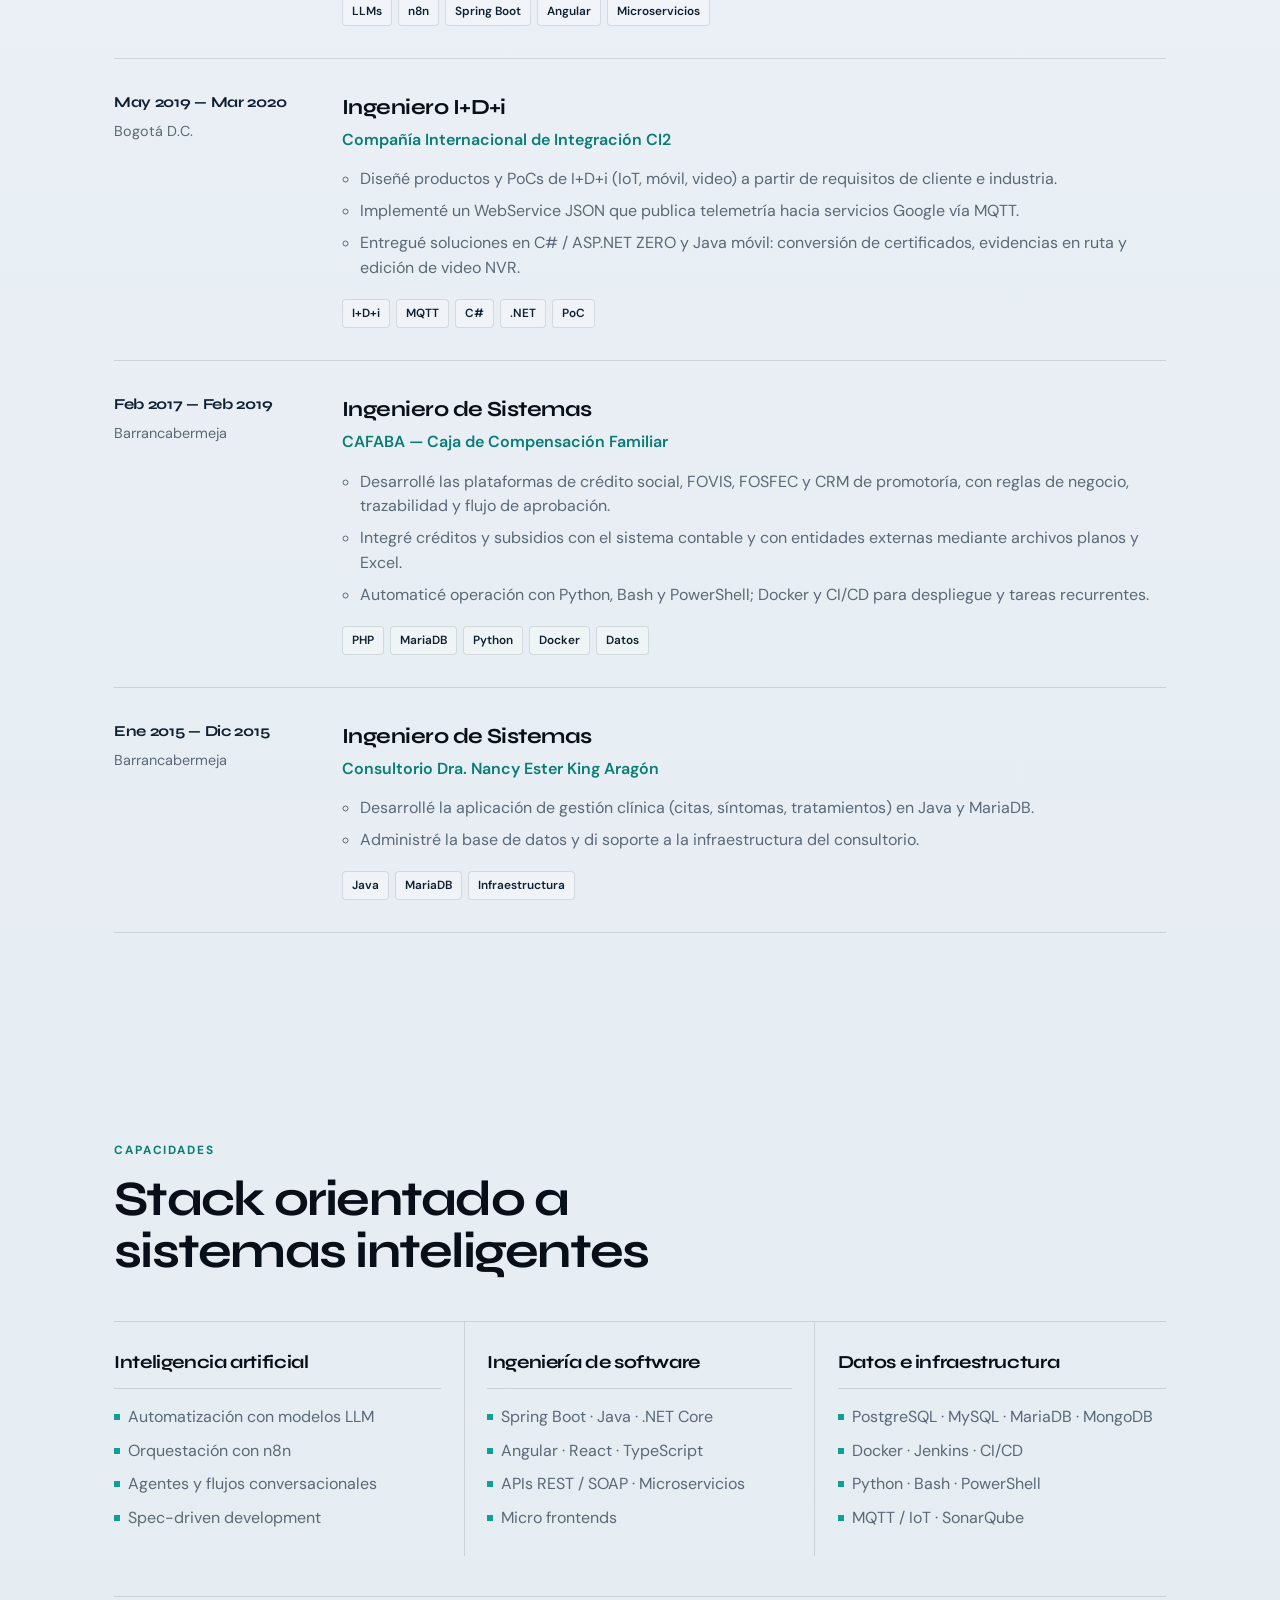
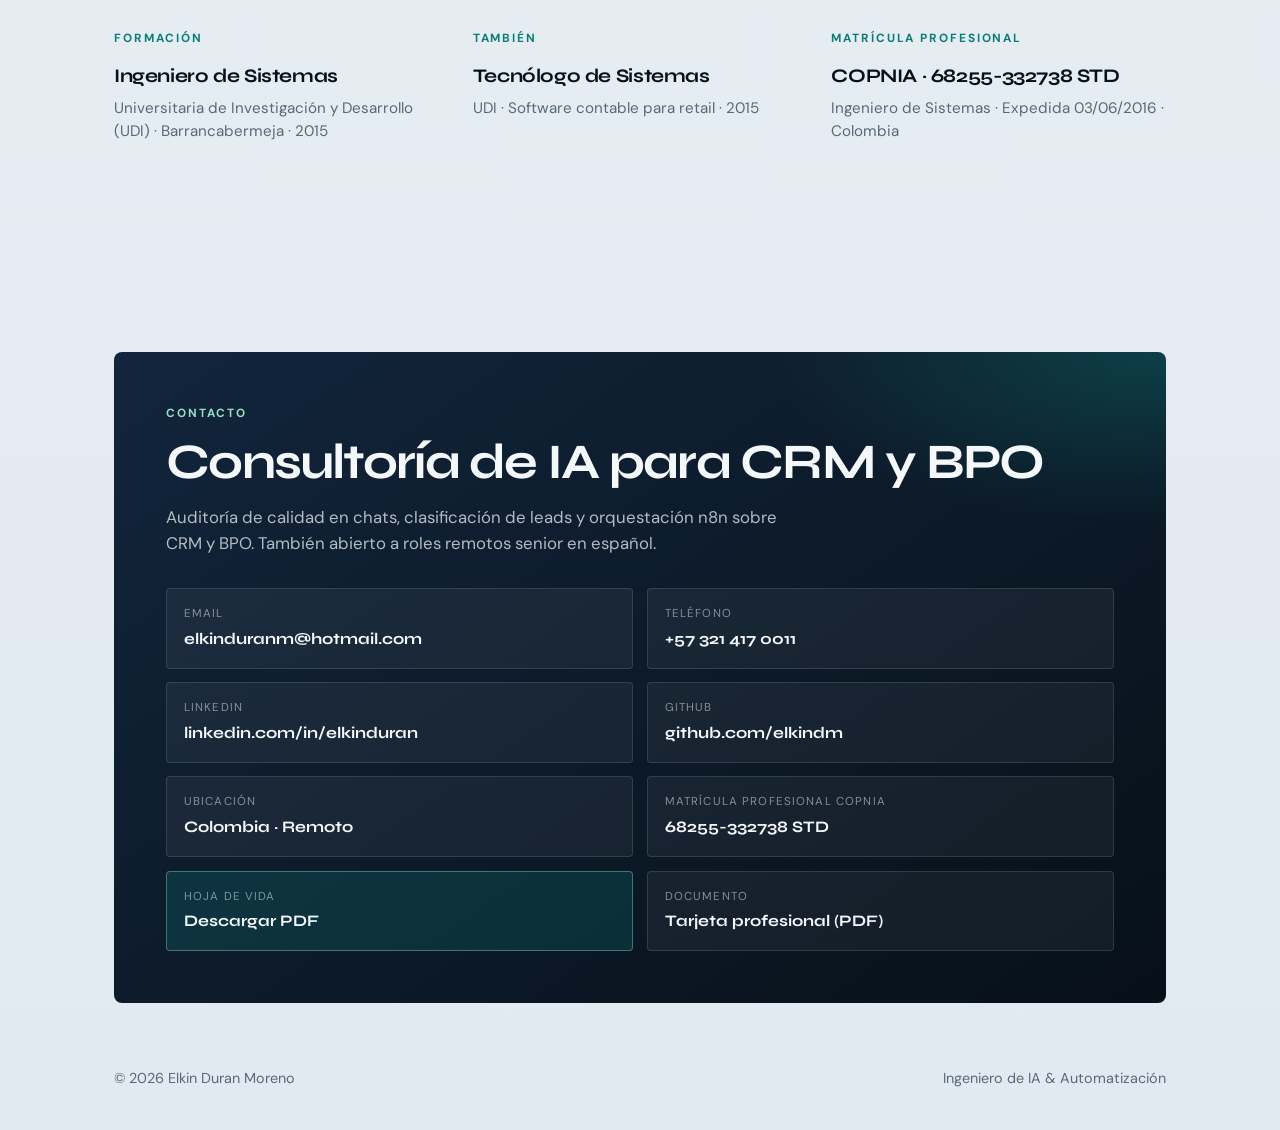
==== commit 041ebbed: "Rediseño visual más impactante: hero a sangre, tipografía Syne y métricas editoriales. Hero full-ble" ====
--- a/index.html
+++ b/index.html
@@ -11,14 +11,15 @@
   <meta property="og:type" content="website" />
   <link rel="preconnect" href="https://fonts.googleapis.com" />
   <link rel="preconnect" href="https://fonts.gstatic.com" crossorigin />
-  <link href="https://fonts.googleapis.com/css2?family=Bricolage+Grotesque:opsz,wght@12..96,500;12..96,700;12..96,800&family=Source+Sans+3:ital,wght@0,400;0,500;0,600;1,400&display=swap" rel="stylesheet" />
+  <link href="https://fonts.googleapis.com/css2?family=DM+Sans:ital,opsz,wght@0,9..40,400;0,9..40,500;0,9..40,600;1,9..40,400&family=Syne:wght@600;700;800&display=swap" rel="stylesheet" />
   <link rel="stylesheet" href="styles.css" />
 </head>
 <body>
   <div class="grain" aria-hidden="true"></div>
+  <div class="mesh" aria-hidden="true"></div>
 
   <header class="nav">
-    <a class="nav-brand" href="#inicio">Elkin Duran</a>
+    <a class="nav-brand" href="#inicio">Elkin<span>Duran</span></a>
     <nav class="nav-links" aria-label="Principal">
       <a href="#enfoque">Enfoque</a>
       <a href="#impacto">Impacto</a>
@@ -34,33 +35,30 @@
 
   <main>
     <section class="hero" id="inicio">
+      <div class="hero-media" aria-hidden="true">
+        <img src="assets/fotoeduran.png" alt="" width="1200" height="1400" />
+      </div>
+      <div class="hero-scrim" aria-hidden="true"></div>
       <div class="hero-copy">
-        <p class="hero-eyebrow reveal">Colombia · Remoto</p>
-        <h1 class="reveal delay-1">Elkin Duran<span class="hero-accent"> Moreno</span></h1>
-        <p class="hero-role reveal delay-2">Ingeniero de IA &amp; Automatización</p>
-        <p class="hero-lead reveal delay-3">
-          Ayudo a empresas a reducir costos operativos y optimizar CRM y BPO
-          con inteligencia artificial y orquestación n8n: flujos que diagnostican,
-          clasifican y automatizan trabajo repetitivo sobre backends reales.
+        <p class="hero-eyebrow">Colombia · Remoto</p>
+        <h1>
+          <span class="hero-name">Elkin Duran</span>
+          <span class="hero-surname">Moreno</span>
+        </h1>
+        <p class="hero-role">Ingeniero de IA &amp; Automatización</p>
+        <p class="hero-lead">
+          Reduzco costos operativos en CRM y BPO con IA y n8n:
+          flujos que diagnostican, clasifican y automatizan trabajo
+          repetitivo sobre backends reales.
         </p>
-        <div class="hero-actions reveal delay-4">
+        <div class="hero-actions">
           <a class="btn btn-primary" href="#contacto">Hablemos</a>
           <a class="btn btn-download" href="assets/Elkin_Duran_Moreno_HV.pdf" download="Elkin_Duran_Moreno_Hoja_de_Vida.pdf">
             <svg width="18" height="18" viewBox="0 0 24 24" fill="none" aria-hidden="true">
               <path d="M12 3v12m0 0l4-4m-4 4l-4-4M5 19h14" stroke="currentColor" stroke-width="2" stroke-linecap="round" stroke-linejoin="round"/>
             </svg>
-            Descargar HV (PDF)
-          </a>
-          <a class="btn btn-ghost" href="#experiencia">Ver trayectoria</a>
-        </div>
-      </div>
-      <div class="hero-visual reveal delay-2" aria-hidden="false">
-        <div class="hero-frame">
-          <img src="assets/fotoeduran.png" alt="Retrato profesional de Elkin Duran Moreno" width="560" height="560" />
-        </div>
-        <div class="hero-badge">
-          <span class="badge-label">Impacto medido</span>
-          <strong>−75 % en tiempo de diagnóstico</strong>
+            Descargar HV
+          </a>
         </div>
       </div>
     </section>
@@ -75,21 +73,27 @@
           que conectan IA con el software que ya opera el negocio.
         </p>
       </div>
-      <div class="focus-grid">
-        <article class="focus-card reveal">
+      <div class="focus-list">
+        <article class="focus-item reveal">
           <span class="focus-num">01</span>
-          <h3>Automatización con LLMs</h3>
-          <p>Agentes que diagnostican incidentes CRM, clasifican trabajo y generan evidencia lista para el cliente, en minutos en lugar de horas.</p>
-        </article>
-        <article class="focus-card reveal delay-1">
+          <div>
+            <h3>Automatización con LLMs</h3>
+            <p>Agentes que diagnostican incidentes CRM, clasifican trabajo y generan evidencia lista para el cliente, en minutos en lugar de horas.</p>
+          </div>
+        </article>
+        <article class="focus-item reveal delay-1">
           <span class="focus-num">02</span>
-          <h3>Orquestación n8n</h3>
-          <p>Workflows de correo, facturación y onboarding de tickets que conectan LLMs con microservicios Spring Boot, GLPI y APIs existentes.</p>
-        </article>
-        <article class="focus-card reveal delay-2">
+          <div>
+            <h3>Orquestación n8n</h3>
+            <p>Workflows de correo, facturación y onboarding de tickets que conectan LLMs con microservicios Spring Boot, GLPI y APIs existentes.</p>
+          </div>
+        </article>
+        <article class="focus-item reveal delay-2">
           <span class="focus-num">03</span>
-          <h3>Ingeniería aplicada</h3>
-          <p>Backend corporativo (Java/Spring, .NET) para llevar la IA a producción sin tocar el core CTI ni improvisar sobre sistemas críticos.</p>
+          <div>
+            <h3>Ingeniería aplicada</h3>
+            <p>Backend corporativo (Java/Spring, .NET) para llevar la IA a producción sin tocar el core CTI ni improvisar sobre sistemas críticos.</p>
+          </div>
         </article>
       </div>
     </section>
@@ -103,26 +107,26 @@
           nov 2025 – sep 2026): tiempo de diagnóstico del ingeniero, no SLA del contact center.
         </p>
       </div>
-      <div class="impact-grid">
-        <article class="impact-card reveal">
-          <strong>−75 %</strong>
+      <div class="impact-strip">
+        <article class="impact-stat reveal">
+          <strong data-count="-75" data-suffix=" %">−75 %</strong>
           <h3>Mediana de diagnóstico</h3>
-          <p>De 36 a 9 minutos con el flujo de agente IA maduro (jul–sep 2026). El 74 % de los casos cronometrados se resolvió en 15 minutos o menos.</p>
-        </article>
-        <article class="impact-card reveal delay-1">
-          <strong>−28 %</strong>
+          <p>De 36 a 9 minutos con el flujo de agente IA maduro. El 74 % de los casos cronometrados se resolvió en ≤15 min.</p>
+        </article>
+        <article class="impact-stat reveal delay-1">
+          <strong data-count="-28" data-suffix=" %">−28 %</strong>
           <h3>Horas por ticket</h3>
-          <p>Soporte DCN-5 en Jira: de 2,10 h a 1,52 h (2025 vs 2026). La evidencia adjunta pasó de 7 % a 59 % de los casos.</p>
-        </article>
-        <article class="impact-card reveal delay-2">
-          <strong>181</strong>
+          <p>Soporte DCN-5 en Jira: de 2,10 h a 1,52 h. La evidencia adjunta pasó de 7 % a 59 %.</p>
+        </article>
+        <article class="impact-stat reveal delay-2">
+          <strong data-count="181" data-suffix="">181</strong>
           <h3>Tickets con flujo IA</h3>
-          <p>Incidentes CRM documentados con el mismo método (prompts, BD, SSH). En 2026, 48 historias de desarrollo además del soporte.</p>
-        </article>
-        <article class="impact-card reveal delay-3">
-          <strong>7</strong>
+          <p>Incidentes CRM documentados con el mismo método. En 2026, 48 historias de desarrollo además del soporte.</p>
+        </article>
+        <article class="impact-stat reveal delay-3">
+          <strong data-count="7" data-suffix="">7</strong>
           <h3>Workflows n8n</h3>
-          <p>Correo Microsoft, PDF de facturas y diagnóstico GLPI sobre Spring Boot. Automatizo islas de valor; no el marcador ni el IVR.</p>
+          <p>Correo Microsoft, PDF de facturas y diagnóstico GLPI. Automatizo islas de valor; no el marcador ni el IVR.</p>
         </article>
       </div>
     </section>
--- a/styles.css
+++ b/styles.css
@@ -1,19 +1,19 @@
 :root {
-  --ink: #0e1a2b;
-  --ink-soft: #445468;
-  --paper: #eef3f7;
-  --paper-2: #e2e9f0;
-  --line: rgba(14, 26, 43, 0.12);
-  --accent: #0d9488;
-  --accent-deep: #0f766e;
-  --accent-glow: rgba(13, 148, 136, 0.14);
-  --navy: #12243d;
-  --white: #f8fbfd;
-  --shadow: 0 24px 60px rgba(14, 26, 43, 0.14);
-  --radius: 18px;
-  --font-display: "Bricolage Grotesque", system-ui, sans-serif;
-  --font-body: "Source Sans 3", "Segoe UI", sans-serif;
-  --max: 1120px;
+  --ink: #071018;
+  --ink-soft: #5a6878;
+  --paper: #edf2f6;
+  --paper-deep: #d8e2ea;
+  --line: rgba(7, 16, 24, 0.12);
+  --accent: #0f9f96;
+  --accent-deep: #0b7d76;
+  --accent-soft: rgba(15, 159, 150, 0.12);
+  --navy: #102033;
+  --white: #f7fafc;
+  --hero-ink: #f4f8fb;
+  --radius: 4px;
+  --font-display: "Syne", system-ui, sans-serif;
+  --font-body: "DM Sans", "Segoe UI", sans-serif;
+  --max: 1140px;
 }
 
 *,
@@ -32,9 +32,7 @@
   font-family: var(--font-body);
   color: var(--ink);
   background:
-    radial-gradient(1100px 560px at 90% -8%, rgba(13, 148, 136, 0.16), transparent 55%),
-    radial-gradient(800px 480px at -8% 18%, rgba(18, 36, 61, 0.1), transparent 50%),
-    linear-gradient(180deg, #f4f8fb 0%, var(--paper) 45%, #dce6ef 100%);
+    linear-gradient(180deg, #e8eef4 0%, var(--paper) 32%, #e2eaf1 100%);
   line-height: 1.55;
   min-height: 100vh;
   overflow-x: hidden;
@@ -54,9 +52,19 @@
   pointer-events: none;
   position: fixed;
   inset: 0;
-  z-index: 50;
-  opacity: 0.045;
-  background-image: url("data:image/svg+xml,%3Csvg viewBox='0 0 200 200' xmlns='http://www.w3.org/2000/svg'%3E%3Cfilter id='n'%3E%3CfeTurbulence type='fractalNoise' baseFrequency='0.85' numOctaves='4' stitchTiles='stitch'/%3E%3C/filter%3E%3Crect width='100%25' height='100%25' filter='url(%23n)'/%3E%3C/svg%3E");
+  z-index: 60;
+  opacity: 0.035;
+  background-image: url("data:image/svg+xml,%3Csvg viewBox='0 0 200 200' xmlns='http://www.w3.org/2000/svg'%3E%3Cfilter id='n'%3E%3CfeTurbulence type='fractalNoise' baseFrequency='0.9' numOctaves='4' stitchTiles='stitch'/%3E%3C/filter%3E%3Crect width='100%25' height='100%25' filter='url(%23n)'/%3E%3C/svg%3E");
+}
+
+.mesh {
+  pointer-events: none;
+  position: fixed;
+  inset: 0;
+  z-index: -1;
+  background:
+    radial-gradient(900px 420px at 12% 18%, rgba(15, 159, 150, 0.14), transparent 60%),
+    radial-gradient(700px 380px at 88% 8%, rgba(16, 32, 51, 0.1), transparent 55%);
 }
 
 .nav {
@@ -64,56 +72,84 @@
   top: 0;
   left: 0;
   right: 0;
-  z-index: 40;
+  z-index: 50;
   display: flex;
   align-items: center;
   justify-content: space-between;
   gap: 1rem;
-  padding: 1rem clamp(1.25rem, 4vw, 2.5rem);
-  backdrop-filter: blur(14px);
-  background: rgba(238, 243, 247, 0.75);
+  padding: 1rem clamp(1.25rem, 4vw, 2.75rem);
+  transition: background 0.35s ease, border-color 0.35s ease, backdrop-filter 0.35s ease;
   border-bottom: 1px solid transparent;
-  transition: border-color 0.3s ease, background 0.3s ease;
+  color: var(--hero-ink);
 }
 
 .nav.is-scrolled {
+  color: var(--ink);
+  background: rgba(237, 242, 246, 0.88);
   border-bottom-color: var(--line);
-  background: rgba(238, 243, 247, 0.92);
+  backdrop-filter: blur(16px);
 }
 
 .nav-brand {
   font-family: var(--font-display);
-  font-weight: 700;
+  font-weight: 800;
   font-size: 1.05rem;
-  letter-spacing: -0.02em;
+  letter-spacing: -0.03em;
+  text-transform: uppercase;
+}
+
+.nav-brand span {
+  color: var(--accent);
+  margin-left: 0.28rem;
+}
+
+.nav.is-scrolled .nav-brand span {
+  color: var(--accent-deep);
 }
 
 .nav-links {
   display: flex;
   align-items: center;
-  gap: 1.5rem;
+  gap: 1.35rem;
 }
 
 .nav-links a {
-  font-size: 0.95rem;
+  font-size: 0.92rem;
   font-weight: 500;
-  color: var(--ink-soft);
-  transition: color 0.2s ease;
+  opacity: 0.88;
+  transition: opacity 0.2s ease, color 0.2s ease;
 }
 
 .nav-links a:hover {
+  opacity: 1;
+  color: var(--accent);
+}
+
+.nav.is-scrolled .nav-links a:hover {
   color: var(--accent-deep);
 }
 
 .nav-cta {
-  padding: 0.55rem 1rem;
-  border-radius: 999px;
+  padding: 0.55rem 1.05rem;
+  border-radius: var(--radius);
+  background: var(--accent);
+  color: #041014 !important;
+  font-weight: 700 !important;
+  opacity: 1 !important;
+}
+
+.nav-cta:hover {
+  background: #12b8ad !important;
+  color: #041014 !important;
+}
+
+.nav.is-scrolled .nav-cta {
   background: var(--navy);
   color: var(--white) !important;
 }
 
-.nav-cta:hover {
-  background: var(--accent-deep);
+.nav.is-scrolled .nav-cta:hover {
+  background: var(--accent-deep) !important;
   color: var(--white) !important;
 }
 
@@ -121,8 +157,8 @@
   display: none;
   width: 42px;
   height: 42px;
-  border: 1px solid var(--line);
-  border-radius: 10px;
+  border: 1px solid rgba(244, 248, 251, 0.28);
+  border-radius: var(--radius);
   background: transparent;
   flex-direction: column;
   justify-content: center;
@@ -131,65 +167,123 @@
   cursor: pointer;
 }
 
+.nav.is-scrolled .nav-toggle {
+  border-color: var(--line);
+}
+
 .nav-toggle span {
   display: block;
   width: 18px;
   height: 2px;
-  background: var(--ink);
-}
-
+  background: currentColor;
+}
+
+/* —— Hero full-bleed —— */
 .hero {
-  min-height: 100vh;
-  display: grid;
-  grid-template-columns: 1.05fr 0.95fr;
-  gap: clamp(2rem, 5vw, 4rem);
-  align-items: center;
-  max-width: var(--max);
+  position: relative;
+  min-height: 100svh;
+  display: grid;
+  align-items: end;
+  overflow: hidden;
+  color: var(--hero-ink);
+}
+
+.hero-media {
+  position: absolute;
+  inset: 0;
+  z-index: 0;
+}
+
+.hero-media img {
+  width: 100%;
+  height: 100%;
+  object-fit: cover;
+  object-position: center 18%;
+  transform: scale(1.06);
+  animation: heroZoom 14s ease-out forwards;
+}
+
+@keyframes heroZoom {
+  from { transform: scale(1.1); }
+  to { transform: scale(1.02); }
+}
+
+.hero-scrim {
+  position: absolute;
+  inset: 0;
+  z-index: 1;
+  background:
+    linear-gradient(105deg, rgba(4, 10, 16, 0.92) 0%, rgba(4, 10, 16, 0.72) 42%, rgba(4, 10, 16, 0.28) 68%, rgba(4, 10, 16, 0.45) 100%),
+    linear-gradient(0deg, rgba(4, 10, 16, 0.78) 0%, transparent 42%);
+}
+
+.hero-copy {
+  position: relative;
+  z-index: 2;
+  width: min(100%, var(--max));
   margin: 0 auto;
-  padding: clamp(6.5rem, 12vh, 8rem) clamp(1.25rem, 4vw, 2.5rem) 4rem;
+  padding: clamp(6.5rem, 14vh, 8rem) clamp(1.25rem, 4vw, 2.75rem) clamp(3rem, 8vh, 4.5rem);
+  animation: heroRise 0.9s cubic-bezier(0.22, 1, 0.36, 1) both;
+}
+
+@keyframes heroRise {
+  from {
+    opacity: 0;
+    transform: translateY(28px);
+  }
+  to {
+    opacity: 1;
+    transform: translateY(0);
+  }
 }
 
 .hero-eyebrow {
-  font-size: 0.85rem;
+  font-size: 0.78rem;
   font-weight: 600;
-  letter-spacing: 0.08em;
+  letter-spacing: 0.16em;
   text-transform: uppercase;
-  color: var(--accent-deep);
-  margin-bottom: 1rem;
+  color: rgba(167, 243, 208, 0.9);
+  margin-bottom: 1.1rem;
 }
 
 .hero h1 {
   font-family: var(--font-display);
-  font-size: clamp(2.8rem, 7vw, 5.2rem);
-  line-height: 0.95;
-  letter-spacing: -0.04em;
   font-weight: 800;
-  max-width: 10ch;
-}
-
-.hero-accent {
+  line-height: 0.9;
+  letter-spacing: -0.045em;
+  display: grid;
+  gap: 0.05em;
+}
+
+.hero-name {
+  font-size: clamp(3.2rem, 11vw, 7.2rem);
+}
+
+.hero-surname {
+  font-size: clamp(2.4rem, 8vw, 5.2rem);
   color: var(--accent);
 }
 
 .hero-role {
-  margin-top: 1.1rem;
-  font-family: var(--font-display);
-  font-size: clamp(1.2rem, 2.4vw, 1.55rem);
-  font-weight: 600;
-  color: var(--navy);
+  margin-top: 1.35rem;
+  font-family: var(--font-display);
+  font-size: clamp(1.05rem, 2.2vw, 1.35rem);
+  font-weight: 700;
+  letter-spacing: -0.02em;
 }
 
 .hero-lead {
-  margin-top: 1.25rem;
-  max-width: 38ch;
-  font-size: 1.08rem;
-  color: var(--ink-soft);
+  margin-top: 1rem;
+  max-width: 34rem;
+  font-size: clamp(1rem, 1.6vw, 1.12rem);
+  color: rgba(244, 248, 251, 0.78);
+  line-height: 1.55;
 }
 
 .hero-actions {
   display: flex;
   flex-wrap: wrap;
-  gap: 0.85rem;
+  gap: 0.75rem;
   margin-top: 2rem;
 }
 
@@ -197,11 +291,13 @@
   display: inline-flex;
   align-items: center;
   justify-content: center;
-  padding: 0.85rem 1.35rem;
-  border-radius: 999px;
-  font-weight: 600;
-  font-size: 0.98rem;
-  transition: transform 0.2s ease, background 0.2s ease, color 0.2s ease;
+  gap: 0.45rem;
+  padding: 0.9rem 1.35rem;
+  border-radius: var(--radius);
+  font-weight: 700;
+  font-size: 0.95rem;
+  letter-spacing: -0.01em;
+  transition: transform 0.2s ease, background 0.2s ease, color 0.2s ease, border-color 0.2s ease;
 }
 
 .btn:hover {
@@ -210,115 +306,56 @@
 
 .btn-primary {
   background: var(--accent);
-  color: var(--white);
+  color: #041014;
 }
 
 .btn-primary:hover {
-  background: var(--accent-deep);
-}
-
-.btn-ghost {
-  border: 1px solid var(--line);
-  background: rgba(248, 251, 253, 0.7);
+  background: #12b8ad;
 }
 
 .btn-download {
-  gap: 0.45rem;
-  border: 1px solid rgba(13, 148, 136, 0.35);
-  background: rgba(13, 148, 136, 0.1);
-  color: var(--accent-deep);
+  border: 1px solid rgba(244, 248, 251, 0.35);
+  background: rgba(244, 248, 251, 0.06);
+  color: var(--hero-ink);
 }
 
 .btn-download:hover {
-  background: rgba(13, 148, 136, 0.18);
-  color: var(--accent-deep);
+  background: rgba(244, 248, 251, 0.14);
+  border-color: rgba(244, 248, 251, 0.55);
 }
 
 .btn-download svg {
   flex-shrink: 0;
 }
 
-.hero-visual {
-  position: relative;
-  justify-self: end;
-  width: min(100%, 460px);
-}
-
-.hero-frame {
-  border-radius: 28px 28px 80px 28px;
-  overflow: hidden;
-  box-shadow: var(--shadow);
-  background: linear-gradient(145deg, #dfe7ef, #c9d4e2);
-  aspect-ratio: 1 / 1.08;
-}
-
-.hero-frame img {
-  width: 100%;
-  height: 100%;
-  object-fit: cover;
-  object-position: center top;
-  transform: scale(1.02);
-}
-
-.hero-badge {
-  position: absolute;
-  left: -1.2rem;
-  bottom: 1.6rem;
-  padding: 0.9rem 1.15rem;
-  border-radius: 16px;
-  background: var(--white);
-  border: 1px solid var(--line);
-  box-shadow: 0 12px 30px rgba(20, 32, 51, 0.1);
-  animation: float 5s ease-in-out infinite;
-}
-
-.badge-label {
-  display: block;
-  font-size: 0.72rem;
-  text-transform: uppercase;
-  letter-spacing: 0.08em;
-  color: var(--ink-soft);
-  margin-bottom: 0.2rem;
-}
-
-.hero-badge strong {
-  font-family: var(--font-display);
-  font-size: 0.95rem;
-  color: var(--navy);
-}
-
-@keyframes float {
-  0%, 100% { transform: translateY(0); }
-  50% { transform: translateY(-8px); }
-}
-
+/* —— Sections —— */
 .section {
   max-width: var(--max);
   margin: 0 auto;
-  padding: 5rem clamp(1.25rem, 4vw, 2.5rem);
+  padding: clamp(4.5rem, 9vw, 6.5rem) clamp(1.25rem, 4vw, 2.75rem);
   scroll-margin-top: 5rem;
 }
 
 .section-head {
-  max-width: 38rem;
+  max-width: 40rem;
   margin-bottom: 2.75rem;
 }
 
 .eyebrow {
-  font-size: 0.78rem;
+  font-size: 0.74rem;
   font-weight: 700;
-  letter-spacing: 0.12em;
+  letter-spacing: 0.16em;
   text-transform: uppercase;
   color: var(--accent-deep);
-  margin-bottom: 0.75rem;
+  margin-bottom: 0.85rem;
 }
 
 .section-head h2,
 .contact-panel h2 {
   font-family: var(--font-display);
-  font-size: clamp(1.9rem, 4vw, 2.8rem);
-  line-height: 1.08;
-  letter-spacing: -0.03em;
+  font-size: clamp(2rem, 4.4vw, 3.1rem);
+  line-height: 1.05;
+  letter-spacing: -0.035em;
   margin-bottom: 1rem;
 }
 
@@ -327,77 +364,122 @@
   font-size: 1.05rem;
 }
 
-.focus-grid {
-  display: grid;
-  grid-template-columns: repeat(3, 1fr);
+.focus {
+  border-top: 1px solid var(--line);
+}
+
+.focus-list {
+  display: grid;
+  gap: 0;
+}
+
+.focus-item {
+  display: grid;
+  grid-template-columns: 5.5rem 1fr;
   gap: 1.25rem;
-}
-
-.focus-card {
-  padding: 1.6rem 1.4rem 1.7rem;
-  border-radius: var(--radius);
-  background: rgba(255, 253, 248, 0.55);
-  border: 1px solid var(--line);
-  transition: transform 0.25s ease, box-shadow 0.25s ease;
-}
-
-.focus-card:hover {
-  transform: translateY(-4px);
-  box-shadow: 0 16px 40px rgba(20, 32, 51, 0.08);
+  padding: 1.6rem 0;
+  border-top: 1px solid var(--line);
+  transition: background 0.25s ease;
+}
+
+.focus-item:last-child {
+  border-bottom: 1px solid var(--line);
+}
+
+.focus-item:hover {
+  background: linear-gradient(90deg, rgba(15, 159, 150, 0.06), transparent 70%);
 }
 
 .focus-num {
-  display: inline-block;
-  font-family: var(--font-display);
-  font-weight: 700;
-  color: var(--accent);
-  margin-bottom: 1rem;
-}
-
-.focus-card h3 {
-  font-family: var(--font-display);
-  font-size: 1.25rem;
-  margin-bottom: 0.7rem;
-  letter-spacing: -0.02em;
-}
-
-.focus-card p {
-  color: var(--ink-soft);
-  font-size: 0.98rem;
-}
-
-.impact-grid {
-  display: grid;
-  grid-template-columns: repeat(4, 1fr);
-  gap: 1.25rem;
-}
-
-.impact-card {
-  padding: 1.5rem 1.3rem 1.55rem;
-  border-radius: var(--radius);
-  background: linear-gradient(165deg, rgba(248, 251, 253, 0.95), rgba(204, 251, 241, 0.35));
-  border: 1px solid var(--line);
-}
-
-.impact-card strong {
-  display: block;
-  font-family: var(--font-display);
-  font-size: 2rem;
+  font-family: var(--font-display);
+  font-weight: 800;
+  font-size: 1.65rem;
   letter-spacing: -0.04em;
   color: var(--accent-deep);
-  line-height: 1.1;
-  margin-bottom: 0.55rem;
-}
-
-.impact-card h3 {
+  line-height: 1;
+  padding-top: 0.15rem;
+}
+
+.focus-item h3 {
+  font-family: var(--font-display);
+  font-size: 1.35rem;
+  letter-spacing: -0.025em;
+  margin-bottom: 0.45rem;
+}
+
+.focus-item p {
+  color: var(--ink-soft);
+  max-width: 42rem;
+}
+
+/* Impact as editorial strip — not cards */
+.impact {
+  background:
+    linear-gradient(180deg, rgba(16, 32, 51, 0.97), #0b1624 100%);
+  color: var(--hero-ink);
+  max-width: none;
+  width: 100%;
+  padding-left: 0;
+  padding-right: 0;
+}
+
+.impact .section-head,
+.impact-strip {
+  max-width: var(--max);
+  margin-left: auto;
+  margin-right: auto;
+  padding-left: clamp(1.25rem, 4vw, 2.75rem);
+  padding-right: clamp(1.25rem, 4vw, 2.75rem);
+}
+
+.impact .eyebrow {
+  color: rgba(167, 243, 208, 0.85);
+}
+
+.impact .section-lead {
+  color: rgba(244, 248, 251, 0.68);
+}
+
+.impact-strip {
+  display: grid;
+  grid-template-columns: repeat(4, 1fr);
+  gap: 0;
+  border-top: 1px solid rgba(244, 248, 251, 0.12);
+}
+
+.impact-stat {
+  padding: 1.75rem 1.25rem 1.75rem 0;
+  border-right: 1px solid rgba(244, 248, 251, 0.12);
+}
+
+.impact-stat:last-child {
+  border-right: none;
+  padding-right: 0;
+}
+
+.impact-stat:not(:first-child) {
+  padding-left: 1.25rem;
+}
+
+.impact-stat strong {
+  display: block;
+  font-family: var(--font-display);
+  font-size: clamp(2.4rem, 5vw, 3.4rem);
+  letter-spacing: -0.05em;
+  color: var(--accent);
+  line-height: 0.95;
+  margin-bottom: 0.85rem;
+}
+
+.impact-stat h3 {
   font-family: var(--font-display);
   font-size: 1.05rem;
-  margin-bottom: 0.45rem;
   letter-spacing: -0.02em;
-}
-
-.impact-card p {
-  color: var(--ink-soft);
+  margin-bottom: 0.5rem;
+}
+
+.impact-stat p {
+  color: rgba(244, 248, 251, 0.62);
   font-size: 0.9rem;
 }
 
@@ -405,39 +487,41 @@
   list-style: none;
   display: flex;
   flex-direction: column;
-  gap: 2rem;
+  gap: 0;
 }
 
 .timeline-item {
   display: grid;
   grid-template-columns: 200px 1fr;
-  gap: 1.5rem;
-  padding-bottom: 2rem;
+  gap: 1.75rem;
+  padding: 2rem 0;
+  border-top: 1px solid var(--line);
+}
+
+.timeline-item:last-child {
   border-bottom: 1px solid var(--line);
-}
-
-.timeline-item:last-child {
-  border-bottom: none;
-  padding-bottom: 0;
 }
 
 .timeline-dates {
   display: block;
+  font-family: var(--font-display);
   font-weight: 700;
+  font-size: 0.95rem;
+  letter-spacing: -0.02em;
   color: var(--navy);
-  margin-bottom: 0.25rem;
+  margin-bottom: 0.3rem;
 }
 
 .timeline-place {
   color: var(--ink-soft);
-  font-size: 0.92rem;
+  font-size: 0.9rem;
 }
 
 .timeline-body h3 {
   font-family: var(--font-display);
   font-size: 1.35rem;
-  letter-spacing: -0.02em;
-  margin-bottom: 0.2rem;
+  letter-spacing: -0.025em;
+  margin-bottom: 0.25rem;
 }
 
 .timeline-org {
@@ -456,35 +540,45 @@
 .tags {
   display: flex;
   flex-wrap: wrap;
-  gap: 0.45rem;
-  margin-top: 1rem;
+  gap: 0.4rem;
+  margin-top: 1.1rem;
 }
 
 .tags span {
-  font-size: 0.78rem;
+  font-size: 0.74rem;
   font-weight: 600;
-  padding: 0.28rem 0.65rem;
-  border-radius: 999px;
-  background: var(--accent-glow);
-  color: var(--accent-deep);
+  padding: 0.28rem 0.55rem;
+  border-radius: var(--radius);
+  border: 1px solid var(--line);
+  background: rgba(255, 255, 255, 0.35);
+  color: var(--navy);
 }
 
 .cap-grid {
   display: grid;
   grid-template-columns: repeat(3, 1fr);
-  gap: 1.25rem;
+  gap: 0;
+  border-top: 1px solid var(--line);
 }
 
 .cap-block {
-  padding: 1.6rem;
-  border-radius: var(--radius);
-  background: linear-gradient(165deg, rgba(248, 251, 253, 0.9), rgba(226, 233, 240, 0.7));
-  border: 1px solid var(--line);
+  padding: 1.6rem 1.4rem 1.6rem 0;
+  border-right: 1px solid var(--line);
+}
+
+.cap-block:last-child {
+  border-right: none;
+  padding-right: 0;
+}
+
+.cap-block:not(:first-child) {
+  padding-left: 1.4rem;
 }
 
 .cap-block h3 {
   font-family: var(--font-display);
-  font-size: 1.2rem;
+  font-size: 1.15rem;
+  letter-spacing: -0.02em;
   margin-bottom: 1rem;
   padding-bottom: 0.75rem;
   border-bottom: 1px solid var(--line);
@@ -497,40 +591,43 @@
   color: var(--ink-soft);
 }
 
+.cap-block li {
+  padding-left: 0.9rem;
+  position: relative;
+}
+
 .cap-block li::before {
   content: "";
-  display: inline-block;
-  width: 7px;
-  height: 7px;
-  margin-right: 0.55rem;
-  border-radius: 50%;
+  position: absolute;
+  left: 0;
+  top: 0.55em;
+  width: 6px;
+  height: 6px;
   background: var(--accent);
-  vertical-align: middle;
 }
 
 .edu {
-  margin-top: 2rem;
+  margin-top: 2.5rem;
   display: grid;
   grid-template-columns: repeat(3, 1fr);
-  gap: 1.25rem;
-  padding: 1.6rem;
-  border-radius: var(--radius);
-  background: var(--navy);
-  color: var(--white);
+  gap: 1.5rem;
+  padding: 2rem 0 0;
+  border-top: 1px solid var(--line);
 }
 
 .edu .eyebrow {
-  color: rgba(255, 253, 248, 0.65);
+  color: var(--accent-deep);
 }
 
 .edu h3 {
   font-family: var(--font-display);
-  font-size: 1.25rem;
+  font-size: 1.2rem;
+  letter-spacing: -0.02em;
   margin-bottom: 0.35rem;
 }
 
 .edu p:last-child {
-  color: rgba(255, 253, 248, 0.78);
+  color: var(--ink-soft);
   font-size: 0.95rem;
 }
 
@@ -539,12 +636,12 @@
 }
 
 .contact-panel {
-  padding: clamp(2rem, 5vw, 3rem);
-  border-radius: 28px;
+  padding: clamp(2.2rem, 5vw, 3.25rem);
+  border-radius: 8px;
   background:
-    radial-gradient(600px 280px at 100% 0%, rgba(15, 118, 110, 0.28), transparent 55%),
-    linear-gradient(145deg, #1b2a45, #142033);
-  color: var(--white);
+    radial-gradient(720px 320px at 100% 0%, rgba(15, 159, 150, 0.28), transparent 55%),
+    linear-gradient(145deg, #12253c, #071018);
+  color: var(--hero-ink);
 }
 
 .contact-panel .eyebrow {
@@ -552,7 +649,7 @@
 }
 
 .contact-panel .section-lead {
-  color: rgba(255, 253, 248, 0.78);
+  color: rgba(244, 248, 251, 0.72);
   max-width: 40rem;
   margin-bottom: 2rem;
 }
@@ -560,53 +657,42 @@
 .contact-links {
   display: grid;
   grid-template-columns: repeat(2, 1fr);
-  gap: 1rem;
-}
-
-@media (min-width: 901px) {
-  .contact-link-download {
-    grid-column: auto;
-  }
-}
-
-@media (max-width: 900px) {
-  .edu {
-    grid-template-columns: 1fr;
-  }
+  gap: 0.85rem;
 }
 
 .contact-link {
   display: flex;
   flex-direction: column;
   gap: 0.25rem;
-  padding: 1rem 1.1rem;
-  border-radius: 14px;
-  background: rgba(255, 253, 248, 0.06);
-  border: 1px solid rgba(255, 253, 248, 0.12);
-  transition: background 0.2s ease, transform 0.2s ease;
+  padding: 1rem 1.05rem;
+  border-radius: var(--radius);
+  background: rgba(244, 248, 251, 0.05);
+  border: 1px solid rgba(244, 248, 251, 0.12);
+  transition: background 0.2s ease, transform 0.2s ease, border-color 0.2s ease;
 }
 
 .contact-link:hover {
-  background: rgba(255, 253, 248, 0.12);
+  background: rgba(244, 248, 251, 0.1);
+  border-color: rgba(15, 159, 150, 0.45);
   transform: translateY(-2px);
 }
 
 .contact-link span {
-  font-size: 0.75rem;
+  font-size: 0.72rem;
   text-transform: uppercase;
-  letter-spacing: 0.08em;
-  color: rgba(255, 253, 248, 0.55);
+  letter-spacing: 0.1em;
+  color: rgba(244, 248, 251, 0.5);
 }
 
 .contact-link strong {
   font-family: var(--font-display);
-  font-weight: 600;
+  font-weight: 700;
   font-size: 1rem;
   word-break: break-word;
 }
 
 .contact-link-download {
-  background: rgba(13, 148, 136, 0.22);
+  background: rgba(15, 159, 150, 0.18);
   border-color: rgba(167, 243, 208, 0.35);
 }
 
@@ -616,13 +702,14 @@
 
 .contact-link-static:hover {
   transform: none;
-  background: rgba(255, 253, 248, 0.06);
+  background: rgba(244, 248, 251, 0.05);
+  border-color: rgba(244, 248, 251, 0.12);
 }
 
 .footer {
   max-width: var(--max);
   margin: 0 auto;
-  padding: 0 clamp(1.25rem, 4vw, 2.5rem) 2.5rem;
+  padding: 0 clamp(1.25rem, 4vw, 2.75rem) 2.5rem;
   display: flex;
   justify-content: space-between;
   gap: 1rem;
@@ -632,19 +719,13 @@
 
 .reveal {
   opacity: 0;
-  transform: translateY(22px);
-  transition: opacity 0.7s ease, transform 0.7s ease;
+  transform: translateY(24px);
+  transition: opacity 0.75s cubic-bezier(0.22, 1, 0.36, 1), transform 0.75s cubic-bezier(0.22, 1, 0.36, 1);
 }
 
 .reveal.is-visible {
   opacity: 1;
   transform: translateY(0);
-}
-
-/* Hero always visible — evita flash vacío al cargar */
-.hero .reveal {
-  opacity: 1;
-  transform: none;
 }
 
 .delay-1 { transition-delay: 0.08s; }
@@ -652,48 +733,62 @@
 .delay-3 { transition-delay: 0.24s; }
 .delay-4 { transition-delay: 0.32s; }
 
-@media (max-width: 900px) {
-  .hero {
-    grid-template-columns: 1fr;
-    min-height: auto;
-    padding-top: 6.5rem;
-  }
-
-  .hero h1 {
-    max-width: none;
-  }
-
-  .hero-visual {
-    justify-self: center;
-    width: min(100%, 380px);
-    order: -1;
-  }
-
-  .hero-badge {
-    left: 0.5rem;
-    bottom: 1rem;
-  }
-
-  .focus-grid,
+@media (max-width: 960px) {
+  .impact-strip,
   .cap-grid,
   .edu,
   .contact-links {
-    grid-template-columns: 1fr;
-  }
-
-  .impact-grid {
     grid-template-columns: 1fr 1fr;
+  }
+
+  .impact-stat,
+  .cap-block {
+    border-right: none;
+    padding-left: 0 !important;
+    padding-right: 0 !important;
+  }
+
+  .impact-stat:nth-child(odd),
+  .cap-block:nth-child(odd) {
+    padding-right: 1rem !important;
+    border-right: 1px solid rgba(244, 248, 251, 0.12);
+  }
+
+  .cap-block:nth-child(odd) {
+    border-right-color: var(--line);
+  }
+
+  .impact-stat:nth-child(n + 3),
+  .cap-block:nth-child(n + 3) {
+    border-top: 1px solid rgba(244, 248, 251, 0.12);
+  }
+
+  .cap-block:nth-child(n + 3) {
+    border-top-color: var(--line);
   }
 
   .timeline-item {
     grid-template-columns: 1fr;
-    gap: 0.6rem;
+    gap: 0.55rem;
   }
 }
 
 @media (max-width: 720px) {
+  .nav {
+    color: var(--ink);
+    background: rgba(237, 242, 246, 0.92);
+    border-bottom-color: var(--line);
+    backdrop-filter: blur(14px);
+  }
+
   .nav-toggle {
     display: flex;
+    border-color: var(--line);
+  }
+
+  .nav-cta {
+    background: var(--navy);
+    color: var(--white) !important;
   }
 
   .nav-links {
@@ -703,12 +798,12 @@
     left: 1.25rem;
     flex-direction: column;
     align-items: stretch;
-    gap: 0.25rem;
+    gap: 0.2rem;
     padding: 0.75rem;
-    border-radius: 16px;
-    background: rgba(255, 253, 248, 0.96);
+    border-radius: 8px;
+    background: rgba(247, 250, 252, 0.98);
     border: 1px solid var(--line);
-    box-shadow: var(--shadow);
+    color: var(--ink);
     display: none;
   }
 
@@ -717,33 +812,71 @@
   }
 
   .nav-links a {
-    padding: 0.75rem 0.9rem;
-    border-radius: 10px;
+    padding: 0.75rem 0.85rem;
+    border-radius: var(--radius);
   }
 
   .nav-cta {
     text-align: center;
   }
 
+  .hero-media img {
+    object-position: center 12%;
+  }
+
+  .hero-scrim {
+    background:
+      linear-gradient(180deg, rgba(4, 10, 16, 0.55) 0%, rgba(4, 10, 16, 0.35) 28%, rgba(4, 10, 16, 0.88) 62%, rgba(4, 10, 16, 0.95) 100%);
+  }
+
+  .focus-item {
+    grid-template-columns: 3.2rem 1fr;
+    gap: 0.85rem;
+  }
+
+  .impact-strip,
+  .cap-grid,
+  .edu,
+  .contact-links {
+    grid-template-columns: 1fr;
+  }
+
+  .impact-stat:nth-child(odd),
+  .cap-block:nth-child(odd) {
+    border-right: none !important;
+    padding-right: 0 !important;
+  }
+
+  .impact-stat + .impact-stat,
+  .cap-block + .cap-block {
+    border-top: 1px solid rgba(244, 248, 251, 0.12);
+  }
+
+  .cap-block + .cap-block {
+    border-top-color: var(--line);
+  }
+
   .footer {
     flex-direction: column;
   }
-
-  .impact-grid {
-    grid-template-columns: 1fr;
-  }
 }
 
 @media (prefers-reduced-motion: reduce) {
   html { scroll-behavior: auto; }
+
   .reveal,
-  .hero-badge,
   .btn,
-  .focus-card,
-  .contact-link {
+  .contact-link,
+  .hero-copy,
+  .hero-media img {
     transition: none !important;
     animation: none !important;
   }
+
+  .hero-media img {
+    transform: none;
+  }
+
   .reveal {
     opacity: 1;
     transform: none;
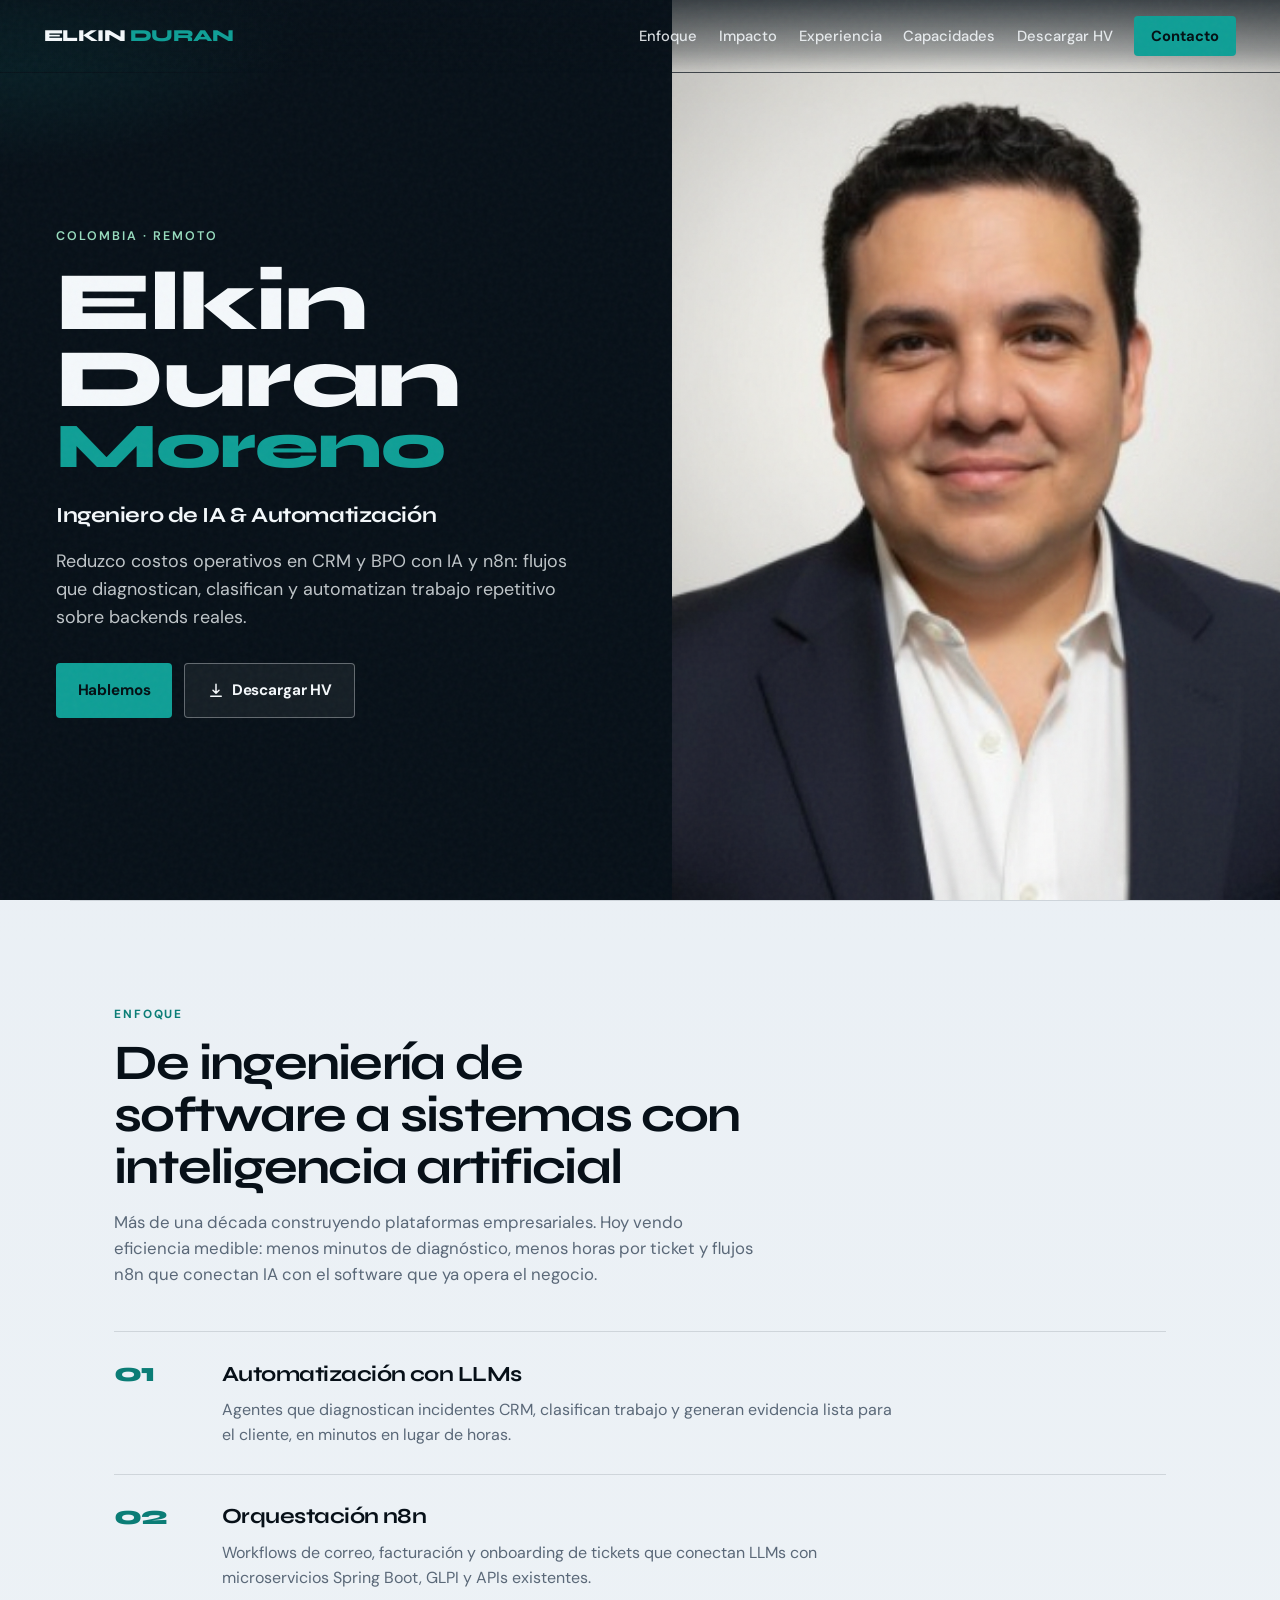
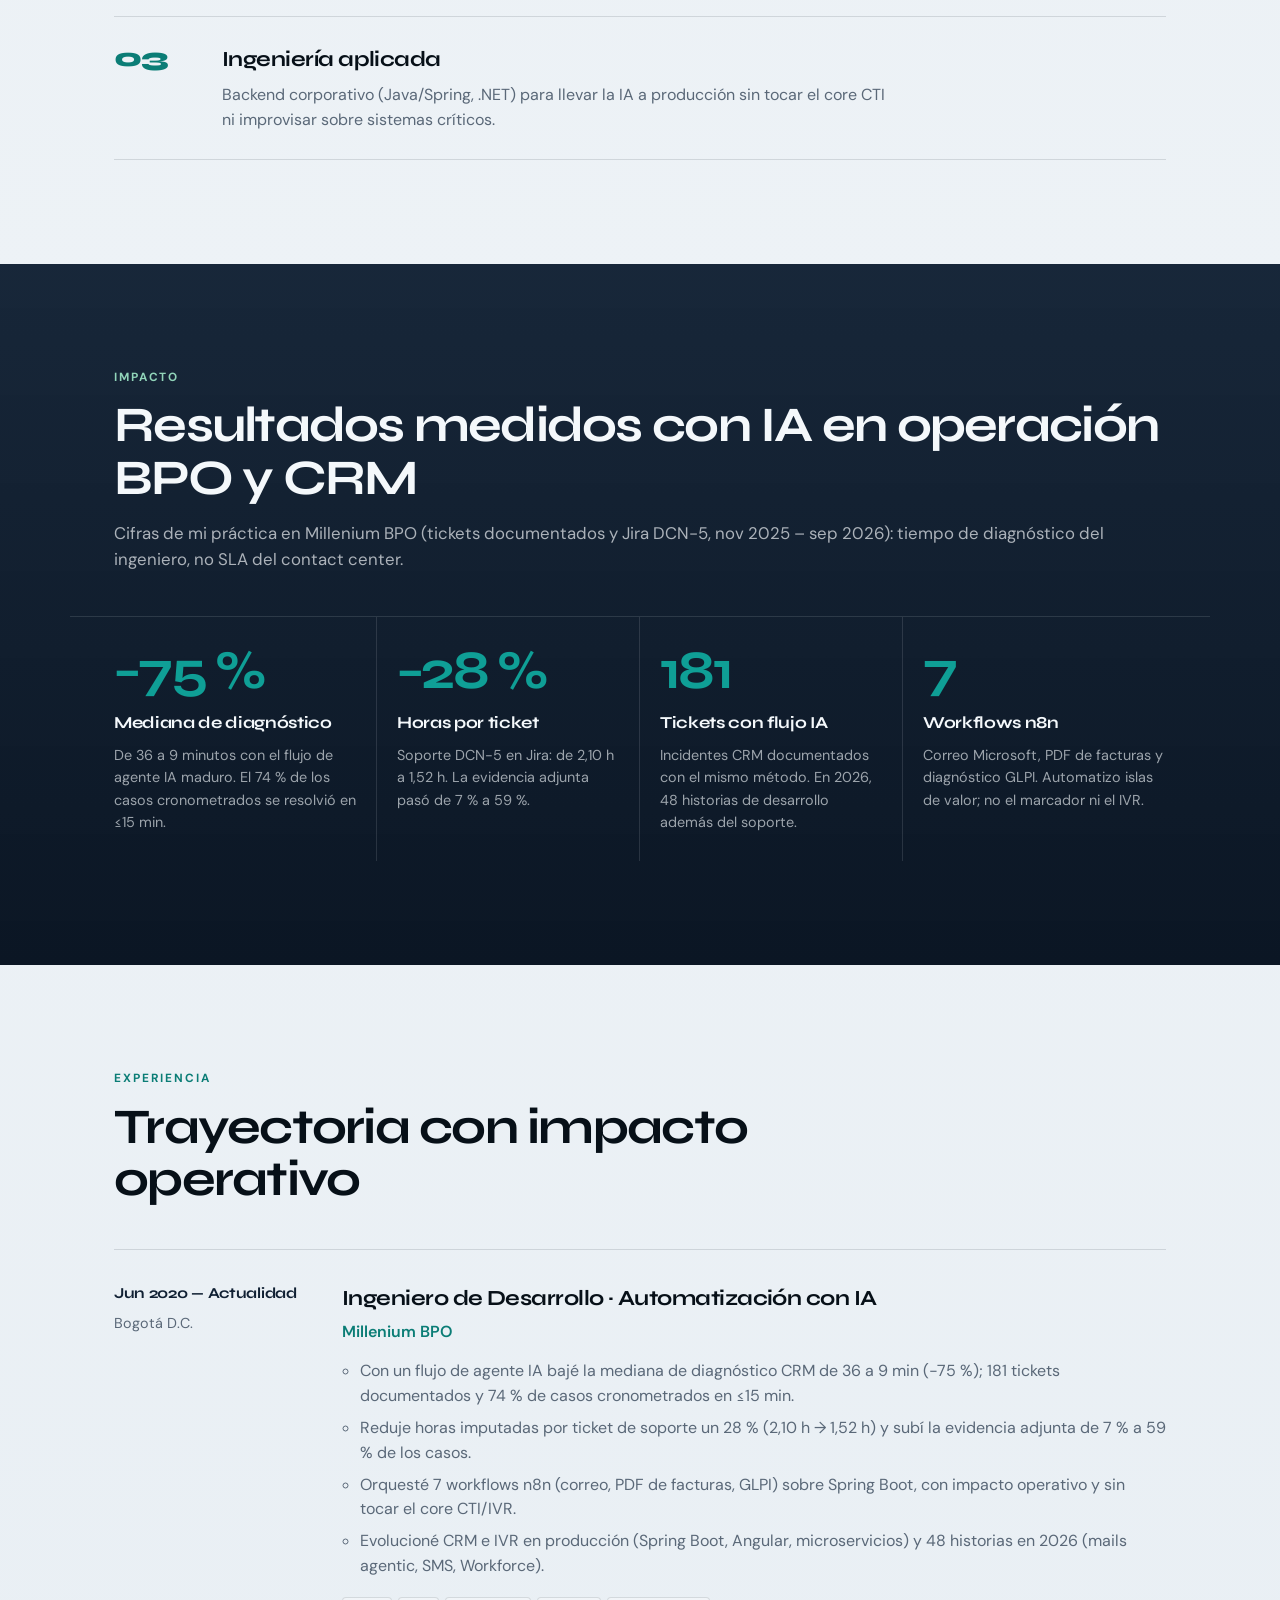
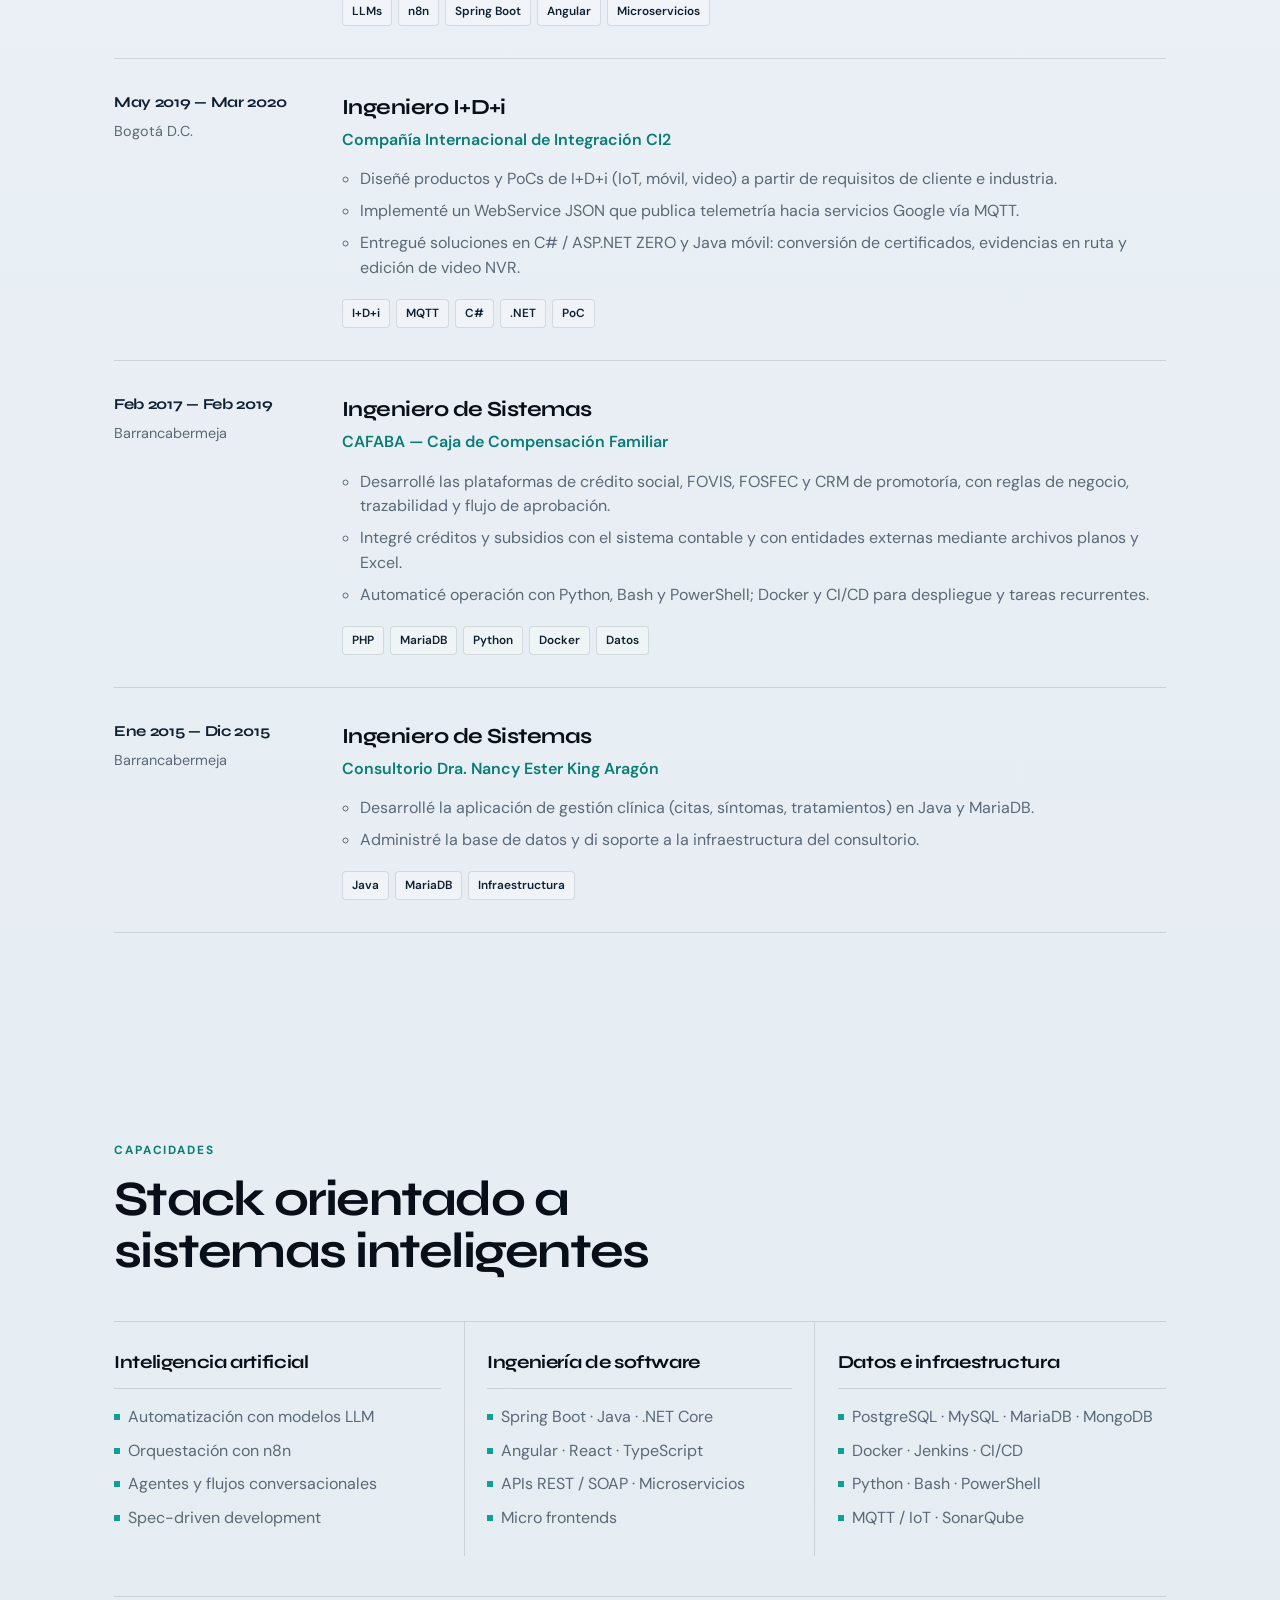
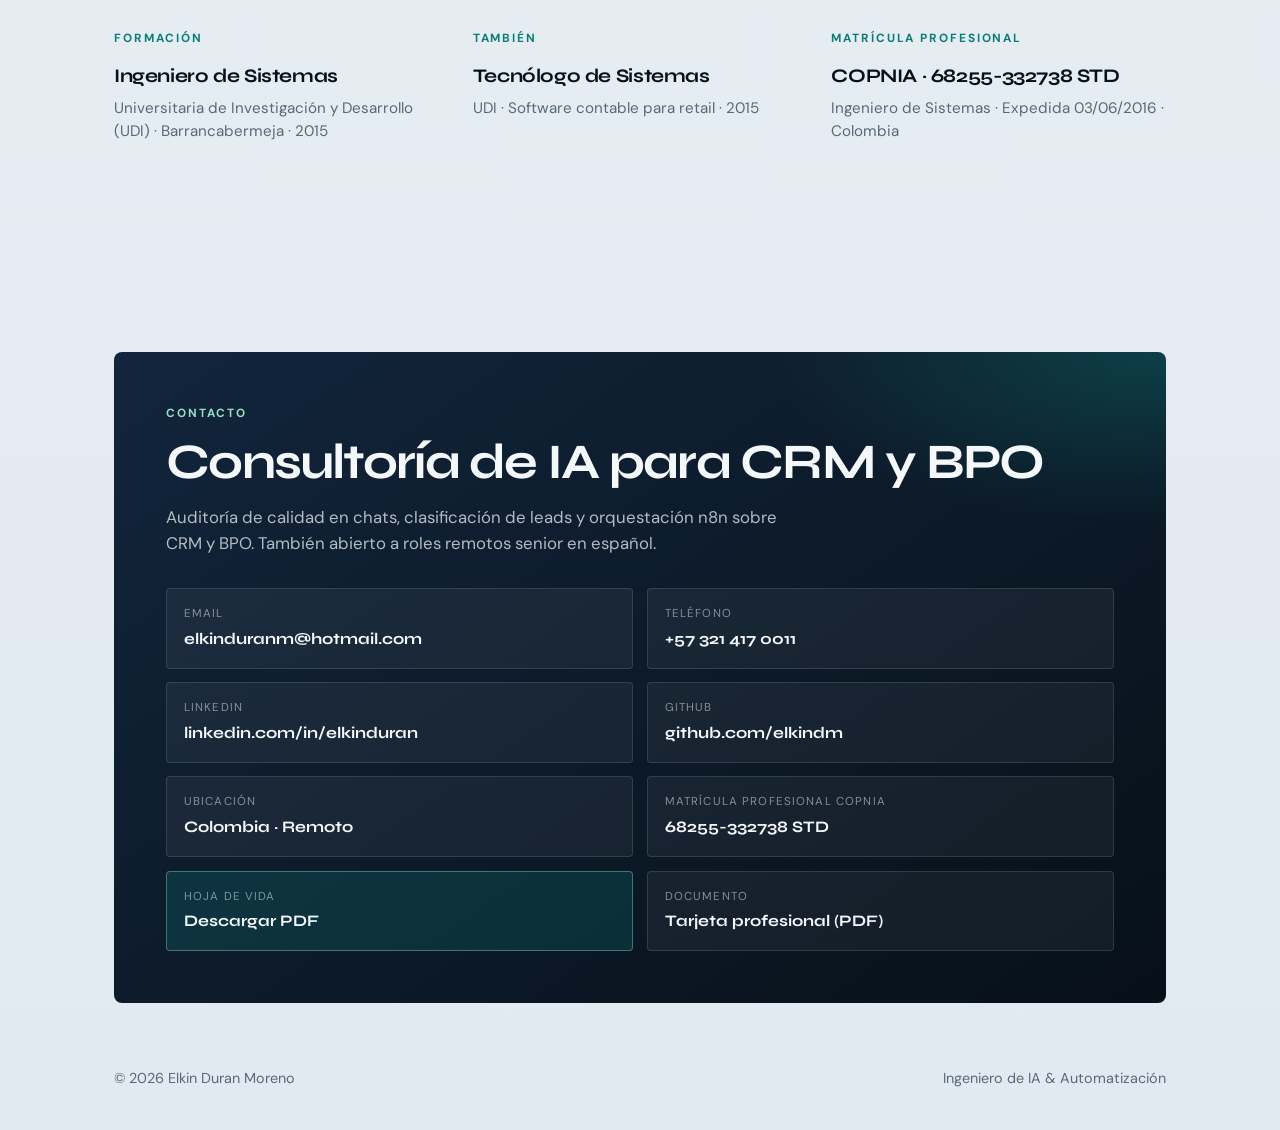
==== commit 0f7613c7: "Corregir hero en pantallas grandes: texto y foto sin solaparse. Layout en dos columnas, foto sin zoo" ====
--- a/index.html
+++ b/index.html
@@ -35,10 +35,6 @@
 
   <main>
     <section class="hero" id="inicio">
-      <div class="hero-media" aria-hidden="true">
-        <img src="assets/fotoeduran.png" alt="" width="1200" height="1400" />
-      </div>
-      <div class="hero-scrim" aria-hidden="true"></div>
       <div class="hero-copy">
         <p class="hero-eyebrow">Colombia · Remoto</p>
         <h1>
@@ -61,6 +57,9 @@
           </a>
         </div>
       </div>
+      <div class="hero-media">
+        <img src="assets/fotoeduran.png" alt="Retrato profesional de Elkin Duran Moreno" width="900" height="1100" />
+      </div>
     </section>
 
     <section class="section focus" id="enfoque">
--- a/styles.css
+++ b/styles.css
@@ -78,9 +78,10 @@
   justify-content: space-between;
   gap: 1rem;
   padding: 1rem clamp(1.25rem, 4vw, 2.75rem);
-  transition: background 0.35s ease, border-color 0.35s ease, backdrop-filter 0.35s ease;
+  transition: background 0.35s ease, border-color 0.35s ease, backdrop-filter 0.35s ease, color 0.35s ease;
   border-bottom: 1px solid transparent;
   color: var(--hero-ink);
+  background: linear-gradient(180deg, rgba(7, 16, 24, 0.72) 0%, rgba(7, 16, 24, 0.28) 70%, transparent 100%);
 }
 
 .nav.is-scrolled {
@@ -178,58 +179,62 @@
   background: currentColor;
 }
 
-/* —— Hero full-bleed —— */
+/* —— Hero: texto seguro + foto a la derecha —— */
 .hero {
   position: relative;
   min-height: 100svh;
   display: grid;
-  align-items: end;
+  grid-template-columns: minmax(22rem, 1.05fr) minmax(18rem, 0.95fr);
+  background: #071018;
+  color: var(--hero-ink);
   overflow: hidden;
-  color: var(--hero-ink);
+}
+
+.hero-copy {
+  position: relative;
+  z-index: 2;
+  display: flex;
+  flex-direction: column;
+  justify-content: center;
+  padding: clamp(6.5rem, 12vh, 7.5rem) clamp(1.5rem, 4.5vw, 3.5rem) clamp(3rem, 7vh, 4.5rem);
+  background:
+    radial-gradient(520px 280px at 0% 0%, rgba(15, 159, 150, 0.16), transparent 60%),
+    #071018;
+  animation: heroRise 0.85s cubic-bezier(0.22, 1, 0.36, 1) both;
+}
+
+.hero-copy::after {
+  content: "";
+  position: absolute;
+  top: 0;
+  right: -2px;
+  width: 72px;
+  height: 100%;
+  background: linear-gradient(90deg, #071018 0%, transparent 100%);
+  pointer-events: none;
+  z-index: 1;
 }
 
 .hero-media {
+  position: relative;
+  min-height: 100%;
+  isolation: isolate;
+}
+
+.hero-media img {
   position: absolute;
   inset: 0;
-  z-index: 0;
-}
-
-.hero-media img {
   width: 100%;
   height: 100%;
   object-fit: cover;
-  object-position: center 18%;
-  transform: scale(1.06);
-  animation: heroZoom 14s ease-out forwards;
-}
-
-@keyframes heroZoom {
-  from { transform: scale(1.1); }
-  to { transform: scale(1.02); }
-}
-
-.hero-scrim {
-  position: absolute;
-  inset: 0;
-  z-index: 1;
-  background:
-    linear-gradient(105deg, rgba(4, 10, 16, 0.92) 0%, rgba(4, 10, 16, 0.72) 42%, rgba(4, 10, 16, 0.28) 68%, rgba(4, 10, 16, 0.45) 100%),
-    linear-gradient(0deg, rgba(4, 10, 16, 0.78) 0%, transparent 42%);
-}
-
-.hero-copy {
-  position: relative;
-  z-index: 2;
-  width: min(100%, var(--max));
-  margin: 0 auto;
-  padding: clamp(6.5rem, 14vh, 8rem) clamp(1.25rem, 4vw, 2.75rem) clamp(3rem, 8vh, 4.5rem);
-  animation: heroRise 0.9s cubic-bezier(0.22, 1, 0.36, 1) both;
+  object-position: center top;
+  display: block;
 }
 
 @keyframes heroRise {
   from {
     opacity: 0;
-    transform: translateY(28px);
+    transform: translateY(22px);
   }
   to {
     opacity: 1;
@@ -249,18 +254,19 @@
 .hero h1 {
   font-family: var(--font-display);
   font-weight: 800;
-  line-height: 0.9;
+  line-height: 0.92;
   letter-spacing: -0.045em;
   display: grid;
-  gap: 0.05em;
+  gap: 0.04em;
+  max-width: 11ch;
 }
 
 .hero-name {
-  font-size: clamp(3.2rem, 11vw, 7.2rem);
+  font-size: clamp(2.8rem, 6.5vw, 5.4rem);
 }
 
 .hero-surname {
-  font-size: clamp(2.4rem, 8vw, 5.2rem);
+  font-size: clamp(2.1rem, 5vw, 4rem);
   color: var(--accent);
 }
 
@@ -734,6 +740,33 @@
 .delay-4 { transition-delay: 0.32s; }
 
 @media (max-width: 960px) {
+  .hero {
+    grid-template-columns: 1fr;
+    min-height: auto;
+  }
+
+  .hero-media {
+    order: -1;
+    min-height: clamp(280px, 48vw, 420px);
+  }
+
+  .hero-media img {
+    position: absolute;
+    object-position: center 12%;
+  }
+
+  .hero-copy {
+    padding-top: 2.5rem;
+  }
+
+  .hero-copy::after {
+    display: none;
+  }
+
+  .hero h1 {
+    max-width: none;
+  }
+
   .impact-strip,
   .cap-grid,
   .edu,
@@ -820,15 +853,6 @@
     text-align: center;
   }
 
-  .hero-media img {
-    object-position: center 12%;
-  }
-
-  .hero-scrim {
-    background:
-      linear-gradient(180deg, rgba(4, 10, 16, 0.55) 0%, rgba(4, 10, 16, 0.35) 28%, rgba(4, 10, 16, 0.88) 62%, rgba(4, 10, 16, 0.95) 100%);
-  }
-
   .focus-item {
     grid-template-columns: 3.2rem 1fr;
     gap: 0.85rem;
@@ -867,14 +891,9 @@
   .reveal,
   .btn,
   .contact-link,
-  .hero-copy,
-  .hero-media img {
+  .hero-copy {
     transition: none !important;
     animation: none !important;
-  }
-
-  .hero-media img {
-    transform: none;
   }
 
   .reveal {
